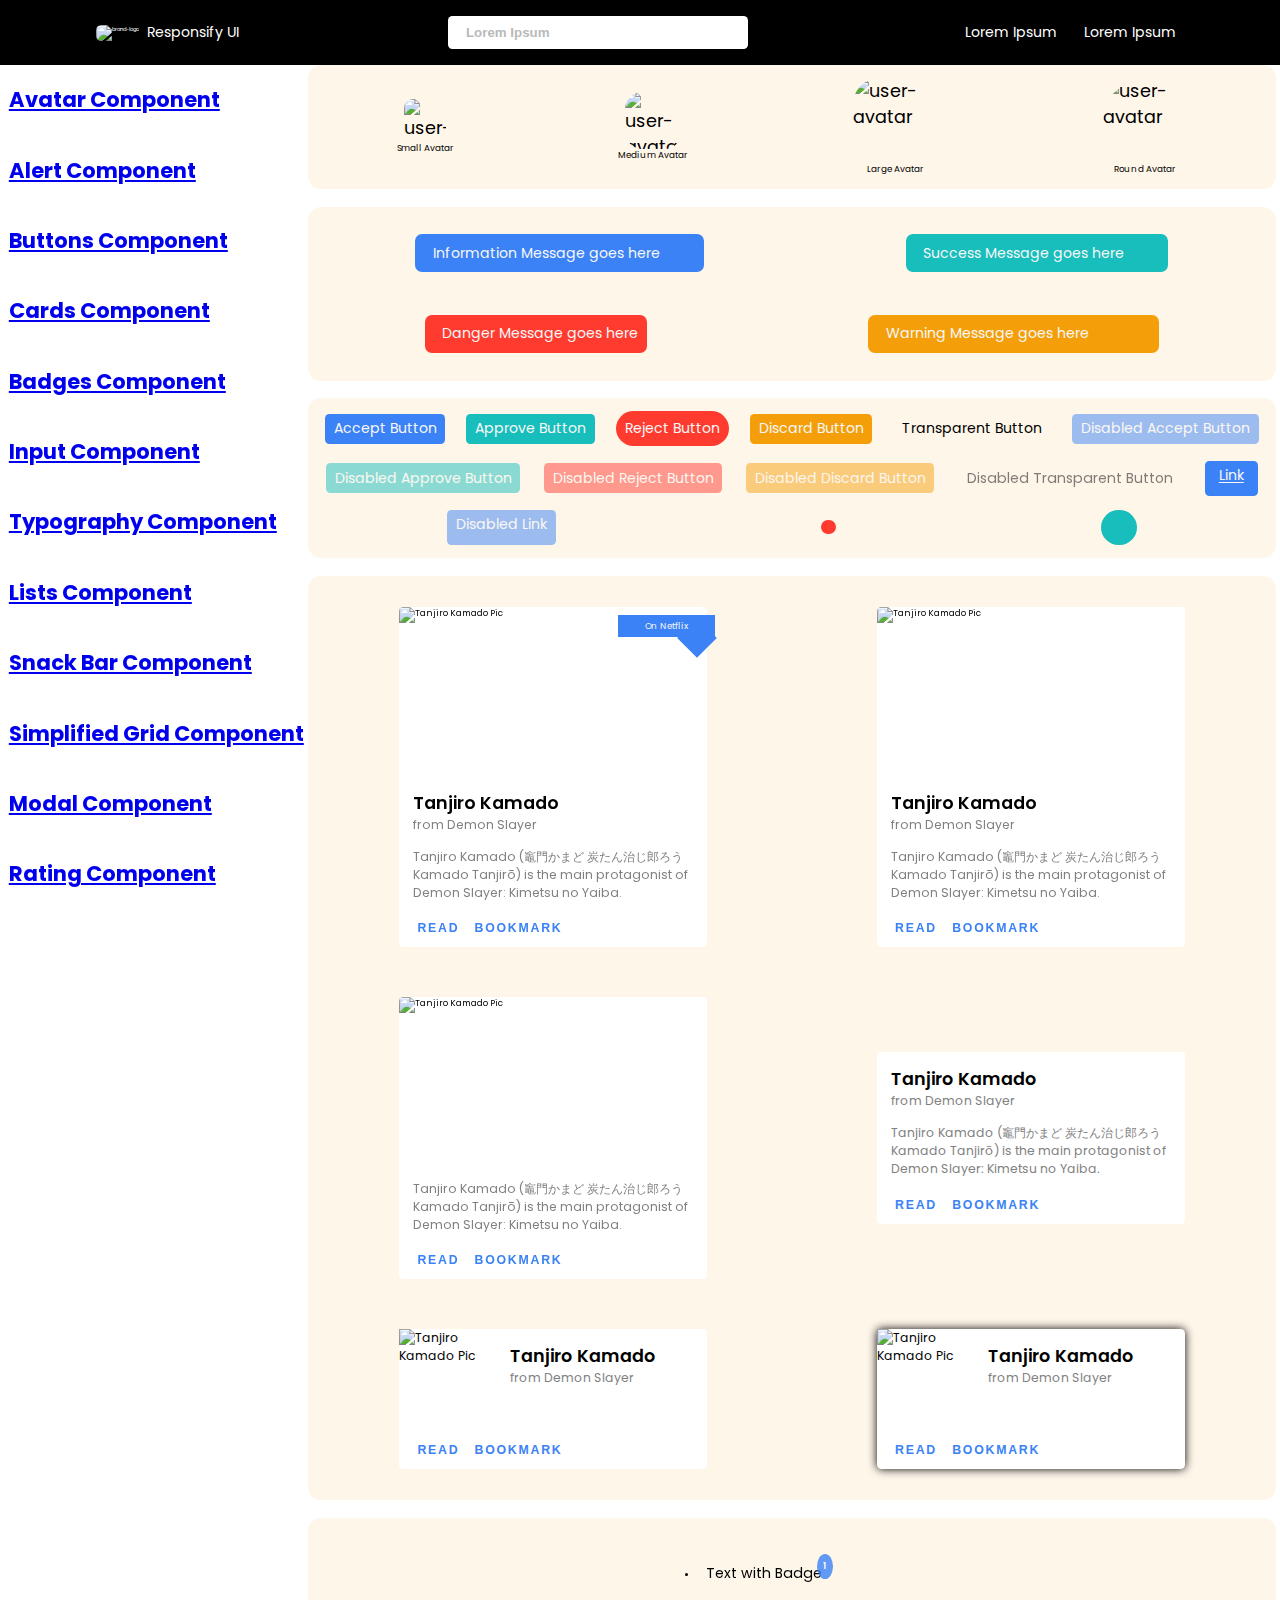
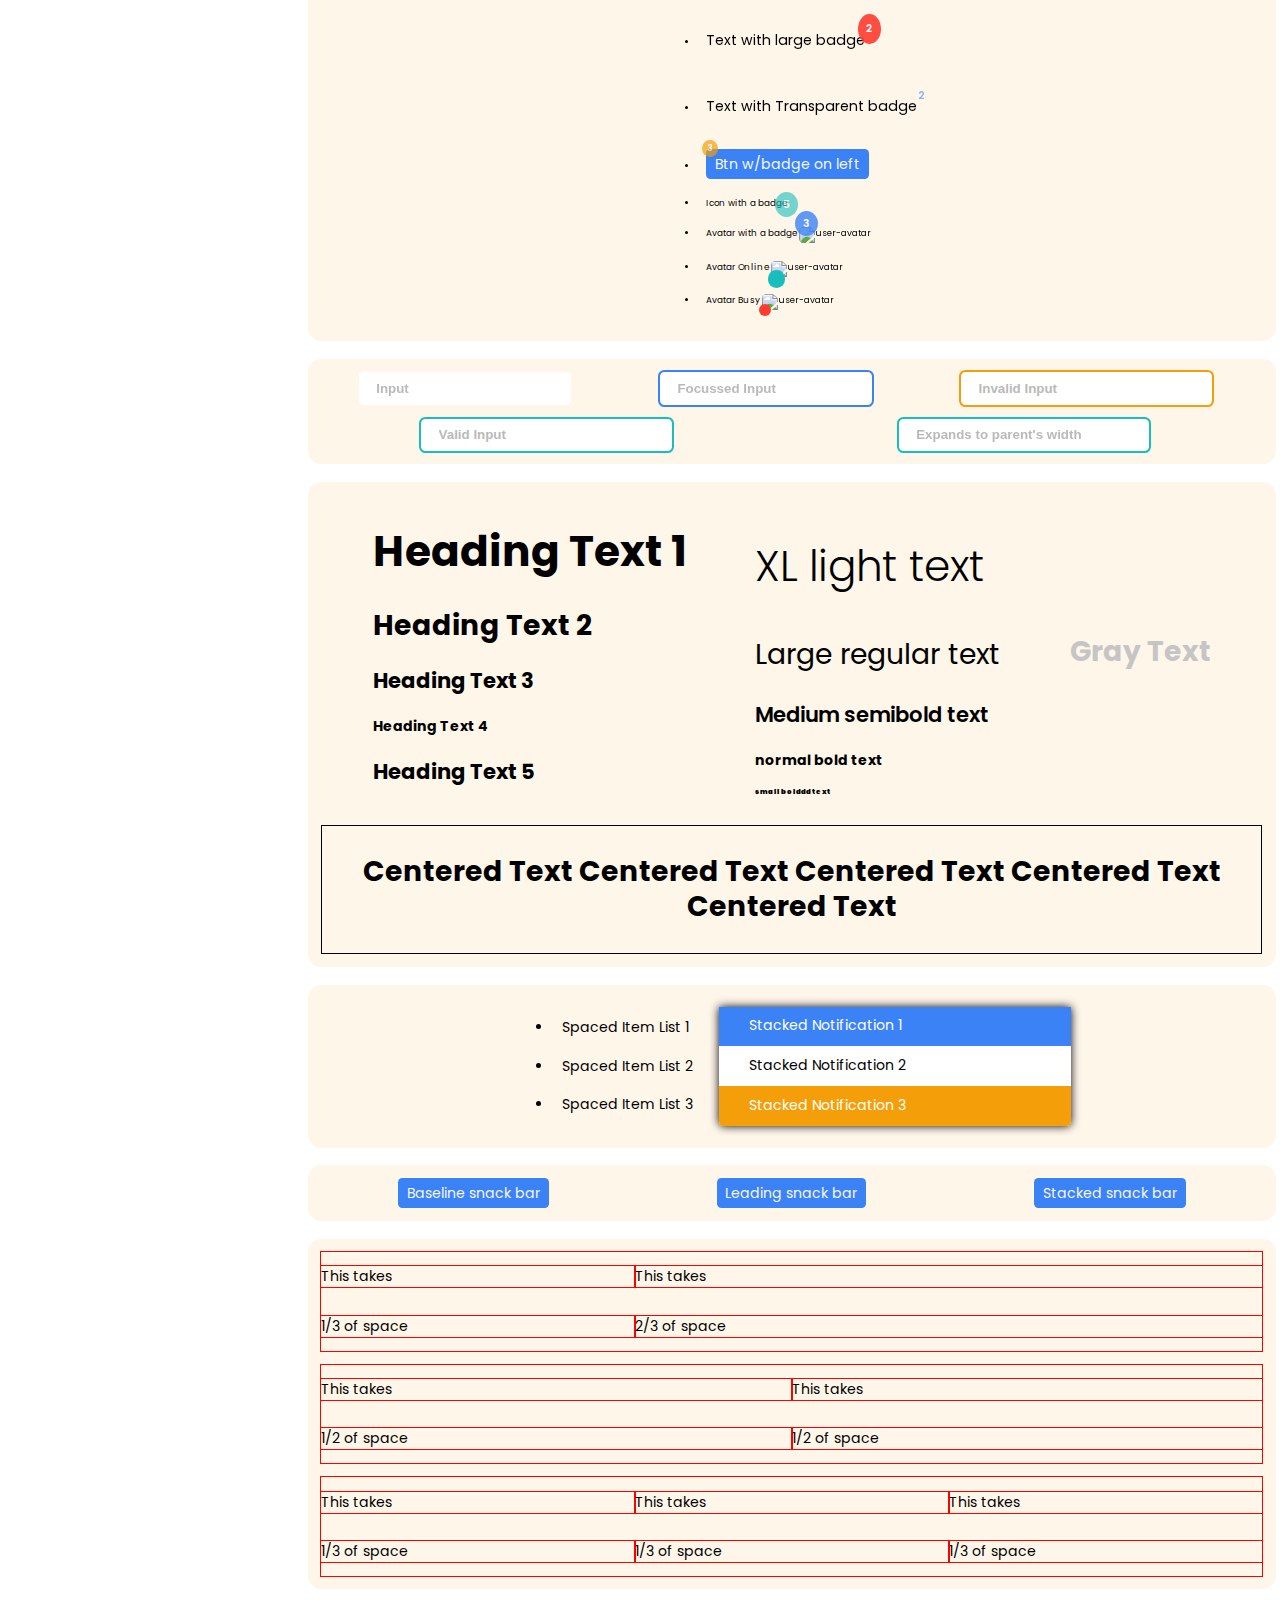
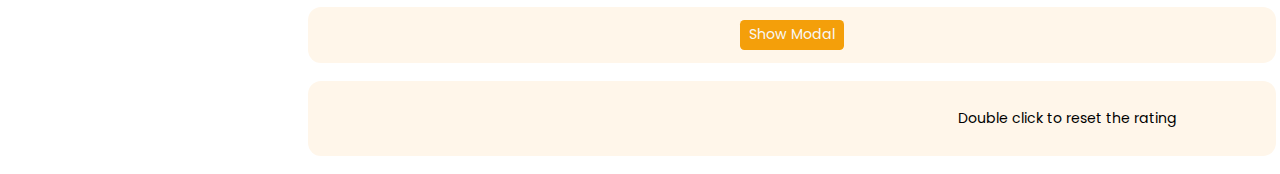
==== index.html @ 6f6d2791 "fixed rating component" ====
<!DOCTYPE html>
<html lang="en">

<head>
    <meta charset="UTF-8">
    <meta http-equiv="X-UA-Compatible" content="IE=edge">
    <meta name="viewport" content="width=device-width, initial-scale=1.0">
    <title>Responsify UI</title>
    <link rel="preconnect" href="https://fonts.googleapis.com" />
    <link rel="preconnect" href="https://fonts.gstatic.com" crossorigin />
    <link href="https://fonts.googleapis.com/css2?family=Poppins:wght@300;400;600;700;900&display=swap"
        rel="stylesheet" />
    <link rel="stylesheet" href="./styles.css">
    <script src="https://kit.fontawesome.com/829cb68a23.js" crossorigin="anonymous"></script>
</head>

<body>

    <nav class="nav-bar-top white-text">
        <div class="nav-hamburger" id="navHamburger">
            <i class="fa fa-bars"></i>
        </div>
        <div class="nav-item-left ">
            <img src="https://picsum.photos/150/56" alt="brand-logo" class="nav-item nav-brand-logo round-corner-md">
            <div class="nav-item location normal-text">
                Responsify UI
            </div>
        </div>

        <div class="nav-item-center">
            <div class="input-with-status-icon nav-search-bar">
                <input type="text" class="input " placeholder="Lorem Ipsum">
                <i class="fa fa-search input-status"></i>
            </div>
        </div>

        <div class="nav-item-right">
            <button class="btn btn-transparent normal-text">
                <i class="fa fa-sign-in"></i>
                Lorem Ipsum
            </button>
            <div class="nav-item nav-cart">
                <button class="btn btn-transparent normal-text">
                    <i class="fa fa-shopping-cart"></i>
                    Lorem Ipsum
                </button>
            </div>
        </div>
    </nav>

    <main>
        <aside class="side-nav anchor" id="sideNav">
            <a href="#avatar-container">
                <h3> Avatar Component</h3>
            </a>
            <a href="#alert-container">
                <h3>Alert Component</h3>
            </a>
            <a href="#button-container">
                <h3>Buttons Component</h3>
            </a>
            <a href="#cards-container">
                <h3>Cards Component</h3>
            </a>
            <a href="#badges-container">
                <h3>Badges Component</h3>
            </a>
            <a href="#input-container">
                <h3>Input Component</h3>
            </a>
            <a href="#typography-container">
                <h3>Typography Component</h3>
            </a>
            <a href="#lists-container">
                <h3>Lists Component</h3>
            </a>
            <a href="#snackbar-container">
                <h3>Snack Bar Component</h3>
            </a>
            <a href="#simplegrid-container">
                <h3>Simplified Grid Component</h3>
            </a>
            <a href="#modal-container">
                <h3>Modal Component</h3>
            </a>
            <a href="#rating-container">
                <h3>Rating Component</h3>
            </a>
        </aside>

        <section class="main-section">
            <div class="component-container" id="avatar-container">
                <div class="avatar-container">
                    <img src="https://i.pravatar.cc/50" alt="user-avatar" class="avatar-sm round-corner-sm">
                    <div class="avatar-caption"> Small Avatar
                    </div>
                </div>
                <div class="avatar-container">
                    <img src="https://i.pravatar.cc/100" alt="user-avatar" class="avatar-md round-corner-md">
                    <div class="avatar-caption"> Medium Avatar
                    </div>
                </div>
                <div class="avatar-container">
                    <img src="https://i.pravatar.cc/150" alt="user-avatar" class="avatar-lg round-corner-lg">
                    <div class="avatar-caption"> Large Avatar
                    </div>
                </div>
                <div class="avatar-container">
                    <img src="https://i.pravatar.cc/200" alt="user-avatar" class="avatar-lg round">
                    <div class="avatar-caption"> Round Avatar
                    </div>
                </div>
            </div>

            <div class="component-container" id="alert-container">
                <figure class="alert alert-info round-corner-sm">
                    <div class="alert-left">
                        <div class="alert-icon"> <i class="fa fa-info-circle"></i>
                        </div>
                        <div class="alert-text">Information Message goes here</div>
                    </div>

                    <div class="alert-right">
                        <button class="btn btn-transparent round-corner-md"><i class="fa fa-close"></i></button>
                    </div>
                </figure>
                <figure class="alert alert-success round-corner-sm">
                    <div class="alert-left">
                        <div class="alert-icon"> <i class="fa fa-info-circle"></i>
                        </div>
                        <div class="alert-text">Success Message goes here</div>
                    </div>
                    <div class="alert-right">
                        <button class="btn btn-transparent round-corner-md"><i class="fa fa-refresh"></i></button>
                    </div>
                </figure>
                <figure class="alert alert-danger round-corner-sm">
                    <div class="alert-left">
                        <div class="alert-icon"> <i class="fa fa-info-circle"></i>
                        </div>
                        <div class="alert-text">Danger Message goes here</div>
                    </div>
                </figure>
                <figure class="alert alert-warning round-corner-sm">
                    <div class="alert-left">
                        <div class="alert-icon"> <i class="fa fa-info-circle"></i>
                        </div>
                        <div class="alert-text">Warning Message goes here</div>
                    </div>
                    <div class="alert-right">
                        <button class="btn btn-transparent round-corner-md"><i class="fa fa-refresh"></i></button>
                        <button class="btn btn-transparent round-corner-md"><i class="fa fa-close"></i></button>
                    </div>
                </figure>
            </div>

            <div class="component-container" id="button-container">
                <button class="btn btn-sm btn-info">Accept Button</button>
                <button class="btn btn-md btn-success">Approve Button</button>
                <button class="btn btn-lg btn-danger round-corner-lg">Reject Button</button>
                <button class="btn btn-warning">Discard Button</button>
                <button class="btn btn-transparent">Transparent Button</button>
                <button class="btn btn-info" disabled>Disabled Accept Button</button>
                <button class="btn btn-success" disabled>Disabled Approve Button</button>
                <button class="btn btn-danger" disabled>Disabled Reject Button</button>
                <button class="btn btn-warning" disabled>Disabled Discard Button</button>
                <button class="btn btn-transparent" disabled>Disabled Transparent Button</button>
                <a href="#" class="btn btn-md btn-link">Link</a>
                <a href="#" class="btn btn-md btn-link btn-link-disabled">Disabled Link</a>
                <button class="btn btn-icon btn-danger round"><i class="fa fa-close"></i></button>
                <button class="btn btn-lg btn-success round"><i class="fa fa-check"></i></button>
            </div>

            <div class="component-container" id="cards-container">
                <!--Basic Card with Ribbon-->
                <div class="card-basic card-ribbon" badge-text="On Netflix">
                    <img src="https://otakukart.com/wp-content/uploads/2021/12/Tanjiro.jpg" class="card-image"
                        alt="Tanjiro Kamado Pic" />
                    <div class="card-header">
                        <div class="card-title">
                            <div class="card-title-header">Tanjiro Kamado</div>
                            <div class="card-title-author">from Demon Slayer</div>
                        </div>
                    </div>
                    <div class="card-desc">
                        Tanjiro Kamado (竈門かまど 炭たん治じ郎ろう Kamado Tanjirō) is the
                        main protagonist of Demon Slayer: Kimetsu no Yaiba.
                    </div>
                    <div class="card-footer">
                        <div class="card-footer-buttons">
                            <button class="card-button">Read</button>
                            <button class="card-button">Bookmark</button>
                        </div>
                        <div class="card-footer-icons">
                            <button class="btn btn-icon btn-transparent fa fa-heart-o ">
                            </button>
                            <button class="btn btn-icon btn-transparent fa fa-share-alt ">
                            </button>
                            <button class=" btn btn-icon btn-transparent fa fa-ellipsis-v">
                            </button>
                        </div>
                    </div>
                </div>
                <!--Basic Card with dimiss-->
                <div class="card-basic" badge-text="On Netflix">
                    <img src="https://otakukart.com/wp-content/uploads/2021/12/Tanjiro.jpg" class="card-image"
                        alt="Tanjiro Kamado Pic" />
                    <button class="btn btn-icon btn-transparent card-dismiss fa fa-close"></button>
                    <div class="card-header">
                        <div class="card-title">
                            <div class="card-title-header">Tanjiro Kamado</div>
                            <div class="card-title-author">from Demon Slayer</div>
                        </div>
                    </div>
                    <div class="card-desc">
                        Tanjiro Kamado (竈門かまど 炭たん治じ郎ろう Kamado Tanjirō) is the
                        main protagonist of Demon Slayer: Kimetsu no Yaiba.
                    </div>
                    <div class="card-footer">
                        <div class="card-footer-buttons">
                            <button class="card-button">Read</button>
                            <button class="card-button">Bookmark</button>
                        </div>
                        <div class="card-footer-icons">
                            <button class="btn btn-icon btn-transparent fa fa-heart-o">
                            </button>
                            <button class="btn btn-icon btn-transparent fa fa-share-alt">
                            </button>
                            <button class="btn btn-icon btn-transparent fa fa-ellipsis-v">
                            </button>
                        </div>
                    </div>
                </div>

                <!--Basic Card with Text pulled over media-->
                <div class="card-basic" badge-text="On Netflix">
                    <img src="https://otakukart.com/wp-content/uploads/2021/12/Tanjiro.jpg" class="card-image"
                        alt="Tanjiro Kamado Pic" />
                    <button class="btn btn-icon btn-transparent card-dismiss fa fa-close"></button>
                    <div class="card-header card-pull-text-over-media" text-color="white">
                        <div class="card-title">
                            <div class="card-title-header  white-text">Tanjiro Kamado</div>
                            <div class="card-title-author  white-text">from Demon Slayer</div>
                        </div>
                    </div>
                    <div class="card-desc">
                        Tanjiro Kamado (竈門かまど 炭たん治じ郎ろう Kamado Tanjirō) is the
                        main protagonist of Demon Slayer: Kimetsu no Yaiba.
                    </div>
                    <div class="card-footer">
                        <div class="card-footer-buttons">
                            <button class="card-button">Read</button>
                            <button class="card-button">Bookmark</button>
                        </div>
                        <div class="card-footer-icons">
                            <button class="btn btn-icon btn-transparent fa fa-heart-o">
                            </button>
                            <button class="btn btn-icon btn-transparent fa fa-share-alt">
                            </button>
                            <button class="btn btn-icon btn-transparent fa fa-ellipsis-v">
                            </button>
                        </div>
                    </div>
                </div>

                <!--Basic Card with Text only-->
                <div class="card-basic" badge-text="On Netflix">
                    <button class="btn btn-icon btn-transparent card-dismiss fa fa-close"></button>
                    <div class="card-header" text-color="white">
                        <div class="card-title">
                            <div class="card-title-header">Tanjiro Kamado</div>
                            <div class="card-title-author">from Demon Slayer</div>
                        </div>
                    </div>
                    <div class="card-desc">
                        Tanjiro Kamado (竈門かまど 炭たん治じ郎ろう Kamado Tanjirō) is the
                        main protagonist of Demon Slayer: Kimetsu no Yaiba.
                    </div>
                    <div class="card-footer">
                        <div class="card-footer-buttons">
                            <button class="card-button">Read</button>
                            <button class="card-button">Bookmark</button>
                        </div>
                        <div class="card-footer-icons">
                            <button class="btn btn-icon btn-transparent fa fa-heart-o">
                            </button>
                            <button class="btn btn-icon btn-transparent fa fa-share-alt">
                            </button>
                            <button class="btn btn-icon btn-transparent fa fa-ellipsis-v">
                            </button>
                        </div>
                    </div>
                </div>


                <!--Card without Description-->

                <div class="card-small">
                    <div class="card-header">
                        <img src="https://otakukart.com/wp-content/uploads/2021/12/Tanjiro.jpg" class="card-small-image"
                            alt="Tanjiro Kamado Pic" />
                        <div class="card-title">
                            <div class="card-title-header">Tanjiro Kamado</div>
                            <div class="card-title-author">from Demon Slayer</div>
                        </div>
                    </div>
                    <div class="card-footer">
                        <div class="card-footer-buttons">
                            <button class="card-button">Read</button>
                            <button class="card-button">Bookmark</button>
                        </div>
                        <div class="card-footer-icons">
                            <button class="btn btn-icon btn-transparent fa fa-heart-o">
                            </button>
                            <button class="btn btn-icon btn-transparent fa fa-share-alt">
                            </button>
                            <button class="btn btn-icon btn-transparent fa fa-ellipsis-v">
                            </button>
                        </div>
                    </div>
                </div>
                <!-- Card with Shadow -->
                <div class="card-small dark-shadow">
                    <div class="card-header">
                        <img src="https://otakukart.com/wp-content/uploads/2021/12/Tanjiro.jpg" class="card-small-image"
                            alt="Tanjiro Kamado Pic" />
                        <div class="card-title">
                            <div class="card-title-header">Tanjiro Kamado</div>
                            <div class="card-title-author">from Demon Slayer</div>
                        </div>
                    </div>
                    <div class="card-footer">
                        <div class="card-footer-buttons">
                            <button class="card-button">Read</button>
                            <button class="card-button">Bookmark</button>
                        </div>
                        <div class="card-footer-icons">
                            <button class="btn btn-icon btn-transparent fa fa-heart-o">
                            </button>
                            <button class="btn btn-icon btn-transparent fa fa-share-alt">
                            </button>
                            <button class="btn btn-icon btn-transparent fa fa-ellipsis-v">
                            </button>
                        </div>
                    </div>
                </div>
            </div>
            </div>

            <div class="component-container" id="badges-container">
                <ul>
                    <li>
                        <p class="badge-container normal-text"> Text with Badge <span
                                class="badge badge-sm badge-info">1</span> </p>
                    </li>
                    <li>
                        <p class="badge-container normal-text">Text with large badge <span
                                class="badge badge-lg badge-danger">2</span>
                        </p>
                    </li>
                    <li>
                        <p class="badge-container normal-text">Text with Transparent badge <span
                                class="badge badge-lg badge-transparent">2</span> </p>
                    </li>
                    <li>
                        <button class="badge-container btn btn-info">Btn w/badge on left <span
                                class="badge badge-sm badge-warning badge-left">3</span>
                        </button>
                    </li>
                    <li>
                        Icon with a badge
                        <div class="badge-container">
                            <i class="fa fa-home badge-icon"> </i>
                            <span class="badge badge-lg badge-success">5</span>
                        </div>
                    </li>
                    <li>
                        Avatar with a badge
                        <div class="badge-container">
                            <img src="https://i.pravatar.cc/100" alt="user-avatar" class="avatar-lg round-corner-sm">
                            <span class="badge badge-lg badge-info badge-left">3</span>
                        </div>
                    </li>
                    <li>
                        Avatar Online
                        <div class="badge-container">
                            <img src="https://i.pravatar.cc/100" alt="user-avatar" class="avatar-lg round-corner-sm">
                            <span class="badge badge-lg badge-status badge-success"></span>
                        </div>
                    </li>
                    <li>
                        Avatar Busy
                        <div class="badge-container">
                            <img src="https://i.pravatar.cc/100" alt="user-avatar" class="avatar-md round-corner-sm">
                            <span class="badge badge-sm badge-status badge-danger"></span>
                        </div>
                    </li>
                </ul>
            </div>

            <div class="component-container" id="input-container">
                <input type="text" class="input" placeholder="Input">
                <input type="text" class="input input-focus" placeholder="Focussed Input">
                <div class="input-with-status-icon input-resizable ">
                    <input type="text" class="input input-invalid" placeholder="Invalid Input">
                    <i class="fa fa-exclamation-triangle input-status input-status-invalid"></i>
                </div>
                <div class="input-with-status-icon input-resizable ">
                    <input type="text" class="input input-valid" placeholder="Valid Input">
                    <i class="fa fa-check input-status input-status-valid"></i>
                </div>
                <div class="input-resizable">
                    <!-- Expands to width specified -->
                    <input type="text" class="input input-valid" placeholder="Expands to parent's width">
                </div>
            </div>

            <div class="component-container" id="typography-container">
                <div class="split-wrap">
                    <div>
                        <h1>Heading Text 1</h1>
                        <h2>Heading Text 2</h2>
                        <h3>Heading Text 3</h3>
                        <h4>Heading Text 4</h4>
                        <h3>Heading Text 5</h3>
                    </div>

                    <div>
                        <p class="xl-text light-text">XL light text</p>
                        <p class="large-text regular-text">Large regular text</p>
                        <p class="medium-text semibold-text">Medium semibold text</p>
                        <p class="normal-text bold-text">normal bold text</p>
                        <p class="small-text bolddd-text">small bolddd text</p>
                    </div>

                    <div>
                        <p class="large-text bold-text gray-text">Gray Text</p>
                    </div>

                    <div style="border:1px solid black; flex: 1 1 30rem;">
                        <p class="large-text bold-text center-text">Centered Text Centered Text Centered Text Centered
                            Text
                            Centered Text</p>
                    </div>
                </div>
            </div>

            <div class="component-container" id="lists-container">
                <div class="split-wrap">
                    <ul>
                        <li class="normal-text">Spaced Item List 1</li>
                        <li class="normal-text">Spaced Item List 2</li>
                        <li class="normal-text">Spaced Item List 3</li>
                    </ul>
                    <ul class="stacked-notification dark-shadow">
                        <li class="normal-text info-text">
                            <button class="btn btn-transparent fa fa-twitter"></button>
                            Stacked Notification 1
                        </li>
                        <li class="normal-text">
                            <button class="btn btn-transparent fa fa-fax"></button>
                            Stacked Notification 2
                        </li>
                        <li class="normal-text warning-text">
                            <button class="btn btn-transparent fa fa-print"></button>
                            Stacked Notification 3
                        </li>
                    </ul>
                    </ul>
                </div>
            </div>

            <div class="component-container" id="snackbar-container">
                <button id="btn-baseline" class="btn btn-info">Baseline snack bar</button>
                <button id="btn-leading" class="btn btn-info">Leading snack bar</button>
                <button id="btn-stacked" class="btn btn-info">Stacked snack bar</button>
            </div>
            <div class="snack-container alert alert-info round-corner-sm  snack-baseline dark-shadow ">
                <div class="alert-left">
                    <div class="alert-icon"> <i class="fa fa-info-circle"></i>
                    </div>
                    <div class="alert-text">Base Line Snack Message goes here</div>
                </div>
                <div class="alert-right">
                    <button class="btn btn-transparent round-corner-md"><i class="fa fa-close"></i></button>
                </div>
            </div>
            <div class="snack-container snack-leading alert alert-warning round-corner-sm  snack-baseline dark-shadow ">
                <div class="alert-left">
                    <div class="alert-icon"> <i class="fa fa-warning"></i>
                    </div>
                    <div class="alert-text">Leading Snack Message goes here</div>
                </div>
                <div class="alert-right">
                    <button class="btn btn-transparent round-corner-md"><i class="fa fa-close"></i></button>
                </div>
            </div>
            <div
                class="snack-container snack-stacked dark-shadow alert alert-danger round-corner-sm  snack-baseline dark-shadow ">
                <div class="alert-left">
                    <div class="alert-icon"> <i class="fa fa-exclamation-triangle"></i>
                    </div>
                    <div class="alert-text">Stacked Snack Message goes here</div>
                </div>
                <div class="alert-right">
                    <button class="btn btn-transparent round-corner-md"><i class="fa fa-close"></i></button>
                </div>
            </div>

            <div class="component-container" id="simplegrid-container">
                <div class="grid-1-2 grid-border grid-place-item-center">
                    <p class="normal-text">This takes</p>
                    <p class="normal-text">This takes</p>
                    <p class="normal-text">1/3 of space</p>
                    <p class="normal-text">2/3 of space</p>
                </div>
                <div class="grid-1-1 grid-border grid-place-item-center">
                    <p class="normal-text">This takes</p>
                    <p class="normal-text">This takes</p>
                    <p class="normal-text">1/2 of space</p>
                    <p class="normal-text">1/2 of space</p>
                </div>
                <div class="grid-1-1-1 grid-border grid-place-item-center">
                    <p class="normal-text">This takes</p>
                    <p class="normal-text">This takes</p>
                    <p class="normal-text">This takes</p>
                    <p class="normal-text">1/3 of space</p>
                    <p class="normal-text">1/3 of space</p>
                    <p class="normal-text">1/3 of space</p>
                </div>
            </div>

            <div class="component-container" id="modal-container">
                <button class="btn btn-warning" id="show-modal">Show Modal</button>
            </div>

            <div class="component-container" id="rating-container">
                <div class="rating-container large-text">
                    <div class="fa fa-star-o star"></div>
                    <div class="fa fa-star-o star"></div>
                    <div class="fa fa-star-o star"></div>
                    <div class="fa fa-star-o star"></div>
                    <div class="fa fa-star-o star"></div>
                </div>
                <div></div>
                <div class="rating-container large-text dummy">
                    <i class="fa fa-star-o star"></i>
                    <i class="fa fa-star-o star"></i>
                    <i class="fa fa-star-o star"></i>
                    <i class="fa fa-star-o star"></i>
                    <i class="fa fa-star-o star"></i>
                </div>
                <p class="normal-text">Double click to reset the rating</p>
            </div>

        </section>
    </main>
    <div class="modal-container dark-modal" id="example-modal">
        <div class="card-basic" badge-text="On Netflix">
            <img src="https://otakukart.com/wp-content/uploads/2021/12/Tanjiro.jpg" class="card-image"
                alt="Tanjiro Kamado Pic" />
            <button class="btn btn-icon btn-transparent card-dismiss fa fa-close"></button>
            <div class="card-header">
                <div class="card-title">
                    <div class="card-title-header">Tanjiro Kamado</div>
                    <div class="card-title-author">from Demon Slayer</div>
                </div>
            </div>
            <div class="card-desc">
                Tanjiro Kamado (竈門かまど 炭たん治じ郎ろう Kamado Tanjirō) is the
                main protagonist of Demon Slayer: Kimetsu no Yaiba.
            </div>
            <div class="card-footer">
                <div class="card-footer-buttons">
                    <button class="card-button">Read</button>
                    <button class="card-button">Bookmark</button>
                </div>
                <div class="card-footer-icons">
                    <button class="btn btn-icon btn-transparent fa fa-heart-o">
                    </button>
                    <button class="btn btn-icon btn-transparent fa fa-share-alt">
                    </button>
                    <button class="btn btn-icon btn-transparent fa fa-ellipsis-v">
                    </button>
                </div>
            </div>
        </div>

    </div>

    <script src="index.js"></script>
</body>

</html>
---- styles.css ----
@import url(./components/text-utils/text-utils.css);
@import url(./components/Buttons/buttons.css);
@import url(./components/Avatar/avatar.css);
@import url(./components/Alerts/alerts.css);
@import url(./components/Badges/badges.css);
@import url(./components/Cards/cards.css);
@import url(./components/input/input.css);
@import url(./components/lists/lists.css);
@import url(./components/snackbar/snackbar.css);
@import url(./components/simplified-grid/simplified-grid.css);
@import url(./components/modal/modal.css);
@import url(./components/navbar/navbar.css);
@import url(./components/rating/rating.css);

html {
  font-size: 62.5%; /* 16px is assumed */
  font-family: "Poppins", sans-serif;
}

body {
  box-sizing: border-box;
  margin: 0;
  border: 0;
}

.component-container {
  display: flex;
  justify-content: space-around;
  align-items: center;
  flex-wrap: wrap;
  margin:0rem 0.5rem 2rem 0rem;
  background-color: var(--background-color);
  border-radius: 1.5rem;
  padding: 1.5rem;
  gap: 1.6rem;
  max-width: 90vw;
  overflow: auto;
}

.round-corner-sm {
  border-radius: 0.5em;
}

.round-corner-md {
  border-radius: 1em;
}

.round-corner-lg {
  border-radius: 1.5em;
}

.round {
  border-radius: 50%;
}

.split-wrap {
  display: flex;
  align-items: center;
  justify-content: space-evenly;
  flex-wrap: wrap;
  gap: 2rem;
}

main {
  display: grid;
  grid-template-columns: 35rem auto;
  position: relative;
  height: fit-content;
}

@media only screen and (min-width: 50px) {
  html {
    font-size: 15%;
  }
  .nav-bar-top {
    font-size: 0.6rem;
  }
}

@media only screen and (min-width: 173px) {
  html {
    font-size: 25%;
  }
  .nav-bar-top {
    font-size: 0.6rem;
  }
}

@media only screen and (min-width: 250px) {
  html {
    font-size: 35%;
  }
   
}

@media only screen and (min-width: 350px) {
  html {
    font-size: 50%;
  }
}

@media only screen and (min-width: 480px) {
  /* Mobile */
  html {
    font-size: 62.5%;
  }
  .card-basic {
    font-size: 1rem;
  }
}

@media only screen and (max-width: 640px) {
  /* Mobile */
  main {
    grid-template-columns: 1fr;
    place-items: center;
  }

  .component-container {
    flex-direction: column;
  }

  .nav-bar-top {
    flex-wrap: wrap;
  }

  .nav-bar-top >  .nav-item-left {
    flex-grow: 1;
    justify-content: center;
  }

  .nav-hamburger{
    display: block;
  }

  .nav-bar-top > .nav-item-center,
  .nav-item-right {
    display: none;
  }

  .side-nav {
    display: none;
  }
}

@media only screen and (min-width: 640px) {
  /* Phablet */
  html {
    font-size: 45%;
  }
  
}

@media only screen and (min-width: 768px) {
  /* Phablet */
  html {
    font-size: 45%;
  }
  .side-nav {
    display: flex;
  }
}

@media only screen and (min-width: 1024px) {
  /* Laptop */
  html {
    font-size: 50%; /*will be updated based on responsiveness requirements*/
  }
}

@media only screen and (min-width: 1280px) {
  /* Desktop */
  html {
    font-size: 55%; /*will be updated based on responsiveness requirements*/
  }
}

@media only screen and (min-width: 1536px) {
  /* Humungosaur */
  html {
    font-size: 62.5%; /*will be updated based on responsiveness requirements*/
  }
}
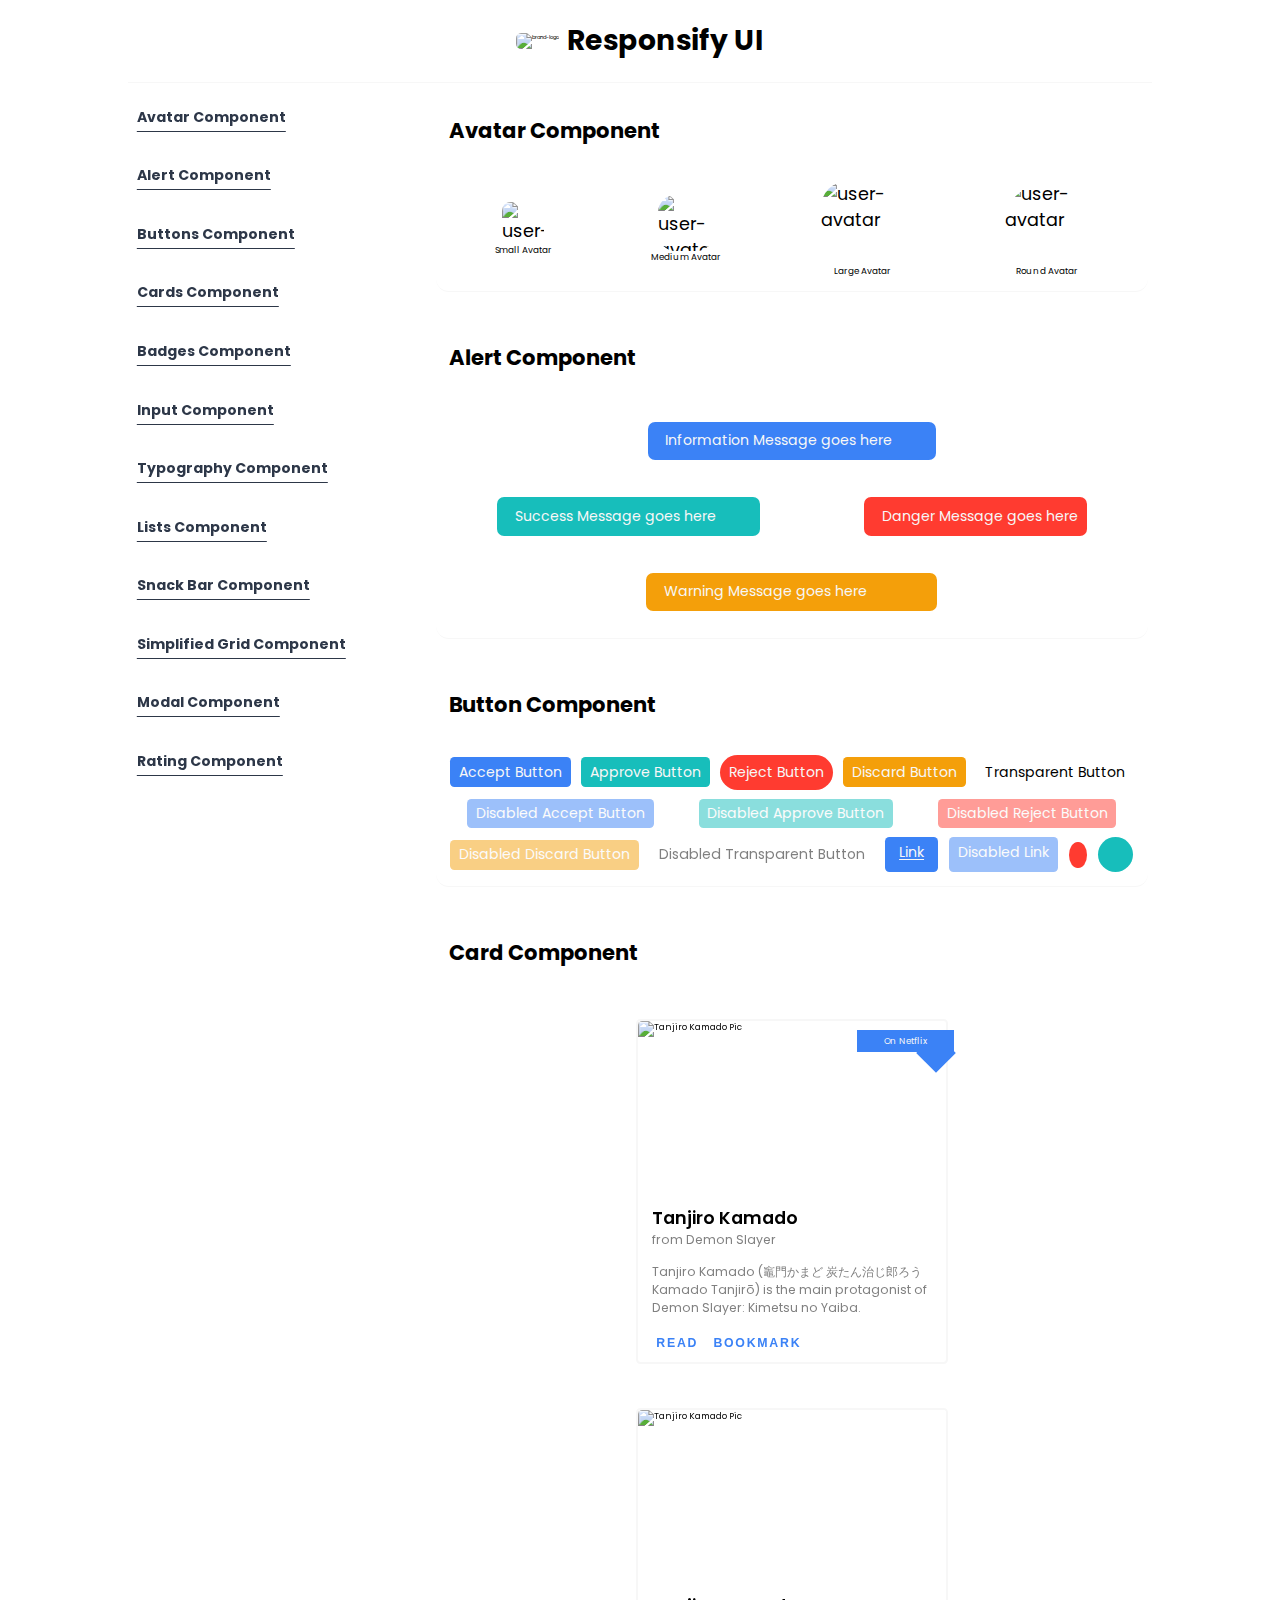
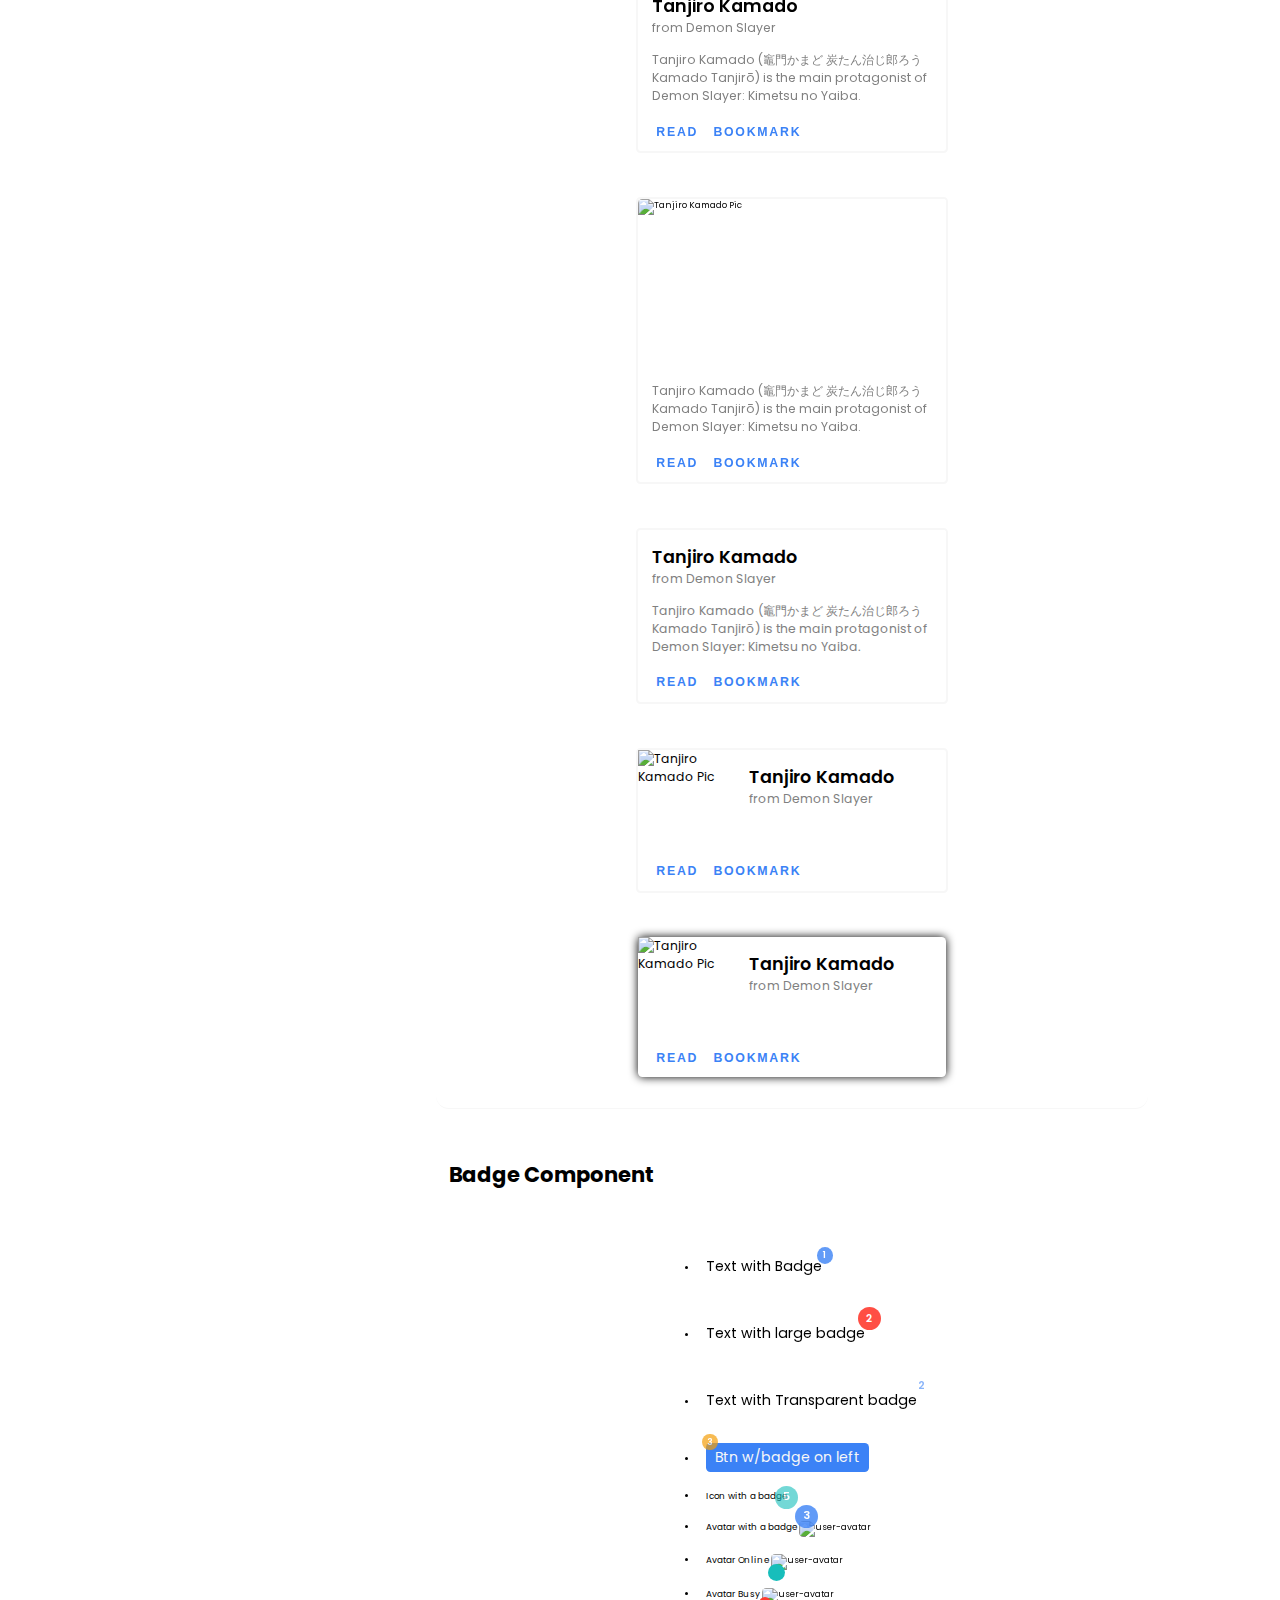
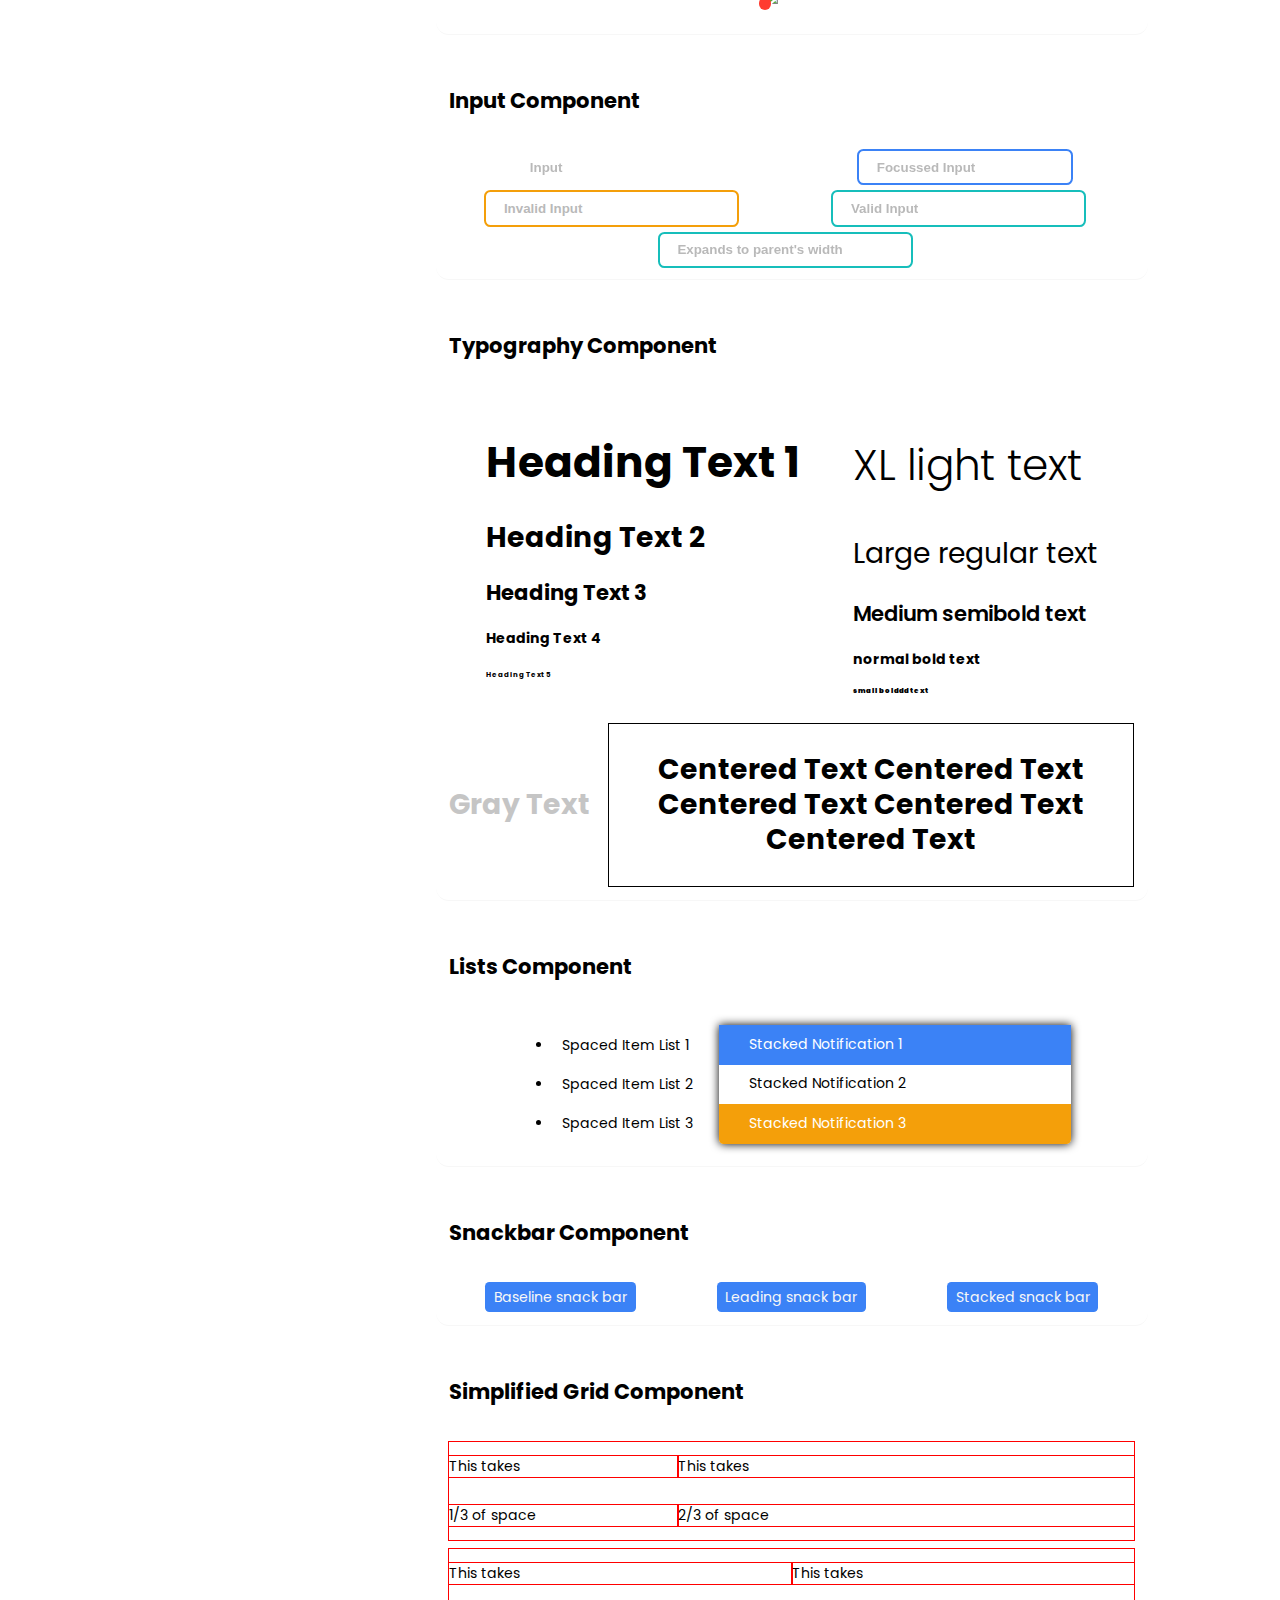
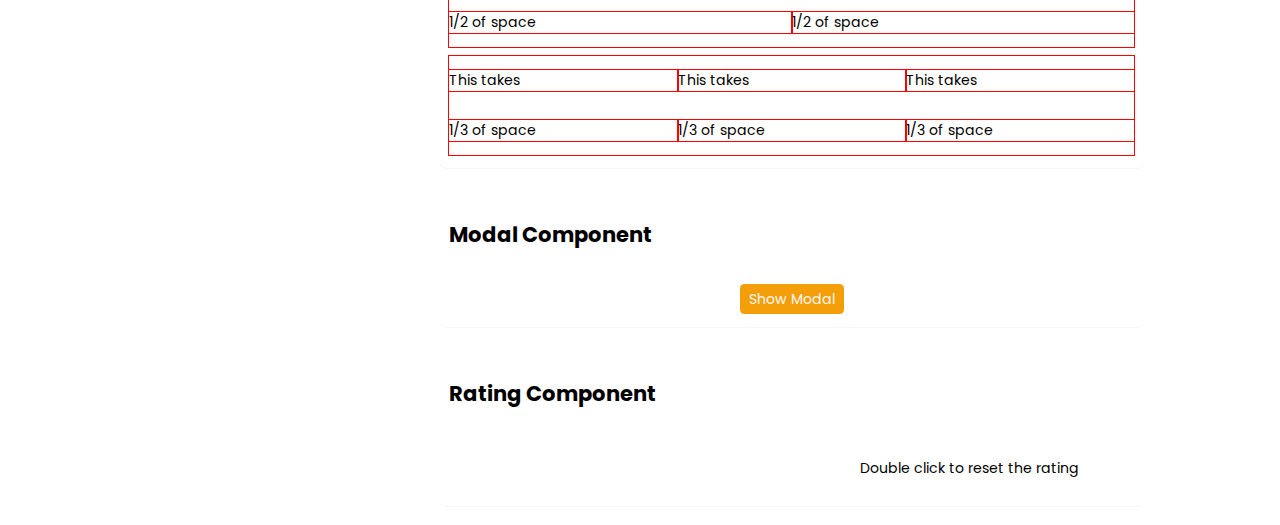
==== commit ee82d8d7: "Readying up for landing page" ====
--- a/index.html
+++ b/index.html
@@ -16,25 +16,25 @@
 
 <body>
 
-    <nav class="nav-bar-top white-text">
+    <nav class="nav-bar-top black-text">
         <div class="nav-hamburger" id="navHamburger">
             <i class="fa fa-bars"></i>
         </div>
         <div class="nav-item-left ">
             <img src="https://picsum.photos/150/56" alt="brand-logo" class="nav-item nav-brand-logo round-corner-md">
             <div class="nav-item location normal-text">
-                Responsify UI
+                <h2> Responsify UI</h2>
             </div>
         </div>
 
-        <div class="nav-item-center">
+        <!-- <div class="nav-item-center">
             <div class="input-with-status-icon nav-search-bar">
-                <input type="text" class="input " placeholder="Lorem Ipsum">
+                <input type="text" class="input border-2" placeholder="Lorem Ipsum">
                 <i class="fa fa-search input-status"></i>
             </div>
-        </div>
-
-        <div class="nav-item-right">
+        </div> -->
+
+        <!-- <div class="nav-item-right">
             <button class="btn btn-transparent normal-text">
                 <i class="fa fa-sign-in"></i>
                 Lorem Ipsum
@@ -44,385 +44,418 @@
                     <i class="fa fa-shopping-cart"></i>
                     Lorem Ipsum
                 </button>
-            </div>
+            </div> -->
         </div>
     </nav>
 
     <main>
         <aside class="side-nav anchor" id="sideNav">
             <a href="#avatar-container">
-                <h3> Avatar Component</h3>
+                <h4> Avatar Component</h4>
             </a>
             <a href="#alert-container">
-                <h3>Alert Component</h3>
+                <h4>Alert Component</h4>
             </a>
             <a href="#button-container">
-                <h3>Buttons Component</h3>
+                <h4>Buttons Component</h4>
             </a>
             <a href="#cards-container">
-                <h3>Cards Component</h3>
+                <h4>Cards Component</h4>
             </a>
             <a href="#badges-container">
-                <h3>Badges Component</h3>
+                <h4>Badges Component</h4>
             </a>
             <a href="#input-container">
-                <h3>Input Component</h3>
+                <h4>Input Component</h4>
             </a>
             <a href="#typography-container">
-                <h3>Typography Component</h3>
+                <h4>Typography Component</h4>
             </a>
             <a href="#lists-container">
-                <h3>Lists Component</h3>
+                <h4>Lists Component</h4>
             </a>
             <a href="#snackbar-container">
-                <h3>Snack Bar Component</h3>
+                <h4>Snack Bar Component</h4>
             </a>
             <a href="#simplegrid-container">
-                <h3>Simplified Grid Component</h3>
+                <h4>Simplified Grid Component</h4>
             </a>
             <a href="#modal-container">
-                <h3>Modal Component</h3>
+                <h4>Modal Component</h4>
             </a>
             <a href="#rating-container">
-                <h3>Rating Component</h3>
+                <h4>Rating Component</h4>
             </a>
         </aside>
 
         <section class="main-section">
             <div class="component-container" id="avatar-container">
-                <div class="avatar-container">
-                    <img src="https://i.pravatar.cc/50" alt="user-avatar" class="avatar-sm round-corner-sm">
-                    <div class="avatar-caption"> Small Avatar
-                    </div>
-                </div>
-                <div class="avatar-container">
-                    <img src="https://i.pravatar.cc/100" alt="user-avatar" class="avatar-md round-corner-md">
-                    <div class="avatar-caption"> Medium Avatar
-                    </div>
-                </div>
-                <div class="avatar-container">
-                    <img src="https://i.pravatar.cc/150" alt="user-avatar" class="avatar-lg round-corner-lg">
-                    <div class="avatar-caption"> Large Avatar
-                    </div>
-                </div>
-                <div class="avatar-container">
-                    <img src="https://i.pravatar.cc/200" alt="user-avatar" class="avatar-lg round">
-                    <div class="avatar-caption"> Round Avatar
+                <div class="component-container-title">
+                    <h3>Avatar Component</h3>
+                </div>
+                <div class="component-container-contents">
+                    <div class="avatar-container">
+                        <img src="https://i.pravatar.cc/50" alt="user-avatar" class="avatar-sm round-corner-sm">
+                        <div class="avatar-caption"> Small Avatar
+                        </div>
+                    </div>
+                    <div class="avatar-container">
+                        <img src="https://i.pravatar.cc/100" alt="user-avatar" class="avatar-md round-corner-md">
+                        <div class="avatar-caption"> Medium Avatar
+                        </div>
+                    </div>
+                    <div class="avatar-container">
+                        <img src="https://i.pravatar.cc/150" alt="user-avatar" class="avatar-lg round-corner-lg">
+                        <div class="avatar-caption"> Large Avatar
+                        </div>
+                    </div>
+                    <div class="avatar-container">
+                        <img src="https://i.pravatar.cc/200" alt="user-avatar" class="avatar-lg round">
+                        <div class="avatar-caption"> Round Avatar
+                        </div>
                     </div>
                 </div>
             </div>
 
             <div class="component-container" id="alert-container">
-                <figure class="alert alert-info round-corner-sm">
-                    <div class="alert-left">
-                        <div class="alert-icon"> <i class="fa fa-info-circle"></i>
-                        </div>
-                        <div class="alert-text">Information Message goes here</div>
-                    </div>
-
-                    <div class="alert-right">
-                        <button class="btn btn-transparent round-corner-md"><i class="fa fa-close"></i></button>
-                    </div>
-                </figure>
-                <figure class="alert alert-success round-corner-sm">
-                    <div class="alert-left">
-                        <div class="alert-icon"> <i class="fa fa-info-circle"></i>
-                        </div>
-                        <div class="alert-text">Success Message goes here</div>
-                    </div>
-                    <div class="alert-right">
-                        <button class="btn btn-transparent round-corner-md"><i class="fa fa-refresh"></i></button>
-                    </div>
-                </figure>
-                <figure class="alert alert-danger round-corner-sm">
-                    <div class="alert-left">
-                        <div class="alert-icon"> <i class="fa fa-info-circle"></i>
-                        </div>
-                        <div class="alert-text">Danger Message goes here</div>
-                    </div>
-                </figure>
-                <figure class="alert alert-warning round-corner-sm">
-                    <div class="alert-left">
-                        <div class="alert-icon"> <i class="fa fa-info-circle"></i>
-                        </div>
-                        <div class="alert-text">Warning Message goes here</div>
-                    </div>
-                    <div class="alert-right">
-                        <button class="btn btn-transparent round-corner-md"><i class="fa fa-refresh"></i></button>
-                        <button class="btn btn-transparent round-corner-md"><i class="fa fa-close"></i></button>
-                    </div>
-                </figure>
+                <div class="component-container-title">
+                    <h3>Alert Component</h3>
+                </div>
+                <div class="component-container-contents">
+                    <figure class="alert alert-info round-corner-sm">
+                        <div class="alert-left">
+                            <div class="alert-icon"> <i class="fa fa-info-circle"></i>
+                            </div>
+                            <div class="alert-text">Information Message goes here</div>
+                        </div>
+
+                        <div class="alert-right">
+                            <button class="btn btn-transparent round-corner-md"><i class="fa fa-close"></i></button>
+                        </div>
+                    </figure>
+                    <figure class="alert alert-success round-corner-sm">
+                        <div class="alert-left">
+                            <div class="alert-icon"> <i class="fa fa-info-circle"></i>
+                            </div>
+                            <div class="alert-text">Success Message goes here</div>
+                        </div>
+                        <div class="alert-right">
+                            <button class="btn btn-transparent round-corner-md"><i class="fa fa-refresh"></i></button>
+                        </div>
+                    </figure>
+                    <figure class="alert alert-danger round-corner-sm">
+                        <div class="alert-left">
+                            <div class="alert-icon"> <i class="fa fa-info-circle"></i>
+                            </div>
+                            <div class="alert-text">Danger Message goes here</div>
+                        </div>
+                    </figure>
+                    <figure class="alert alert-warning round-corner-sm">
+                        <div class="alert-left">
+                            <div class="alert-icon"> <i class="fa fa-info-circle"></i>
+                            </div>
+                            <div class="alert-text">Warning Message goes here</div>
+                        </div>
+                        <div class="alert-right">
+                            <button class="btn btn-transparent round-corner-md"><i class="fa fa-refresh"></i></button>
+                            <button class="btn btn-transparent round-corner-md"><i class="fa fa-close"></i></button>
+                        </div>
+                    </figure>
+                </div>
             </div>
 
             <div class="component-container" id="button-container">
-                <button class="btn btn-sm btn-info">Accept Button</button>
-                <button class="btn btn-md btn-success">Approve Button</button>
-                <button class="btn btn-lg btn-danger round-corner-lg">Reject Button</button>
-                <button class="btn btn-warning">Discard Button</button>
-                <button class="btn btn-transparent">Transparent Button</button>
-                <button class="btn btn-info" disabled>Disabled Accept Button</button>
-                <button class="btn btn-success" disabled>Disabled Approve Button</button>
-                <button class="btn btn-danger" disabled>Disabled Reject Button</button>
-                <button class="btn btn-warning" disabled>Disabled Discard Button</button>
-                <button class="btn btn-transparent" disabled>Disabled Transparent Button</button>
-                <a href="#" class="btn btn-md btn-link">Link</a>
-                <a href="#" class="btn btn-md btn-link btn-link-disabled">Disabled Link</a>
-                <button class="btn btn-icon btn-danger round"><i class="fa fa-close"></i></button>
-                <button class="btn btn-lg btn-success round"><i class="fa fa-check"></i></button>
+                <div class="component-container-title">
+                    <h3>Button Component</h3>
+                </div>
+                <div class="component-container-contents">
+                    <button class="btn btn-sm btn-info">Accept Button</button>
+                    <button class="btn btn-md btn-success">Approve Button</button>
+                    <button class="btn btn-lg btn-danger round-corner-lg">Reject Button</button>
+                    <button class="btn btn-warning">Discard Button</button>
+                    <button class="btn btn-transparent">Transparent Button</button>
+                    <button class="btn btn-info" disabled>Disabled Accept Button</button>
+                    <button class="btn btn-success" disabled>Disabled Approve Button</button>
+                    <button class="btn btn-danger" disabled>Disabled Reject Button</button>
+                    <button class="btn btn-warning" disabled>Disabled Discard Button</button>
+                    <button class="btn btn-transparent" disabled>Disabled Transparent Button</button>
+                    <a href="#" class="btn btn-md btn-link">Link</a>
+                    <a href="#" class="btn btn-md btn-link btn-link-disabled">Disabled Link</a>
+                    <button class="btn btn-sm btn-danger round"><i class="fa fa-close"></i></button>
+                    <button class="btn btn-lg btn-success round"><i class="fa fa-check"></i></button>
+                </div>
             </div>
 
             <div class="component-container" id="cards-container">
-                <!--Basic Card with Ribbon-->
-                <div class="card-basic card-ribbon" badge-text="On Netflix">
-                    <img src="https://otakukart.com/wp-content/uploads/2021/12/Tanjiro.jpg" class="card-image"
-                        alt="Tanjiro Kamado Pic" />
-                    <div class="card-header">
-                        <div class="card-title">
-                            <div class="card-title-header">Tanjiro Kamado</div>
-                            <div class="card-title-author">from Demon Slayer</div>
-                        </div>
-                    </div>
-                    <div class="card-desc">
-                        Tanjiro Kamado (竈門かまど 炭たん治じ郎ろう Kamado Tanjirō) is the
-                        main protagonist of Demon Slayer: Kimetsu no Yaiba.
-                    </div>
-                    <div class="card-footer">
-                        <div class="card-footer-buttons">
-                            <button class="card-button">Read</button>
-                            <button class="card-button">Bookmark</button>
-                        </div>
-                        <div class="card-footer-icons">
-                            <button class="btn btn-icon btn-transparent fa fa-heart-o ">
+                <div class="component-container-title">
+                    <h3>Card Component</h3>
+                </div>
+                <div class="component-container-contents">
+                    <!--Basic Card with Ribbon-->
+                    <div class="card-basic card-ribbon border-2" badge-text="On Netflix">
+                        <img src="https://otakukart.com/wp-content/uploads/2021/12/Tanjiro.jpg" class="card-image"
+                            alt="Tanjiro Kamado Pic" />
+                        <div class="card-header">
+                            <div class="card-title">
+                                <div class="card-title-header">Tanjiro Kamado</div>
+                                <div class="card-title-author">from Demon Slayer</div>
+                            </div>
+                        </div>
+                        <div class="card-desc">
+                            Tanjiro Kamado (竈門かまど 炭たん治じ郎ろう Kamado Tanjirō) is the
+                            main protagonist of Demon Slayer: Kimetsu no Yaiba.
+                        </div>
+                        <div class="card-footer">
+                            <div class="card-footer-buttons">
+                                <button class="card-button">Read</button>
+                                <button class="card-button">Bookmark</button>
+                            </div>
+                            <div class="card-footer-icons">
+                                <button class="btn btn-icon btn-transparent fa fa-heart-o ">
+                                </button>
+                                <button class="btn btn-icon btn-transparent fa fa-share-alt ">
+                                </button>
+                                <button class=" btn btn-icon btn-transparent fa fa-ellipsis-v">
+                                </button>
+                            </div>
+                        </div>
+                    </div>
+                    <!--Basic Card with dimiss-->
+                    <div class="card-basic border-2" badge-text="On Netflix">
+                        <img src="https://otakukart.com/wp-content/uploads/2021/12/Tanjiro.jpg" class="card-image"
+                            alt="Tanjiro Kamado Pic" />
+                        <button class="btn btn-icon btn-transparent card-dismiss fa fa-close"></button>
+                        <div class="card-header">
+                            <div class="card-title">
+                                <div class="card-title-header">Tanjiro Kamado</div>
+                                <div class="card-title-author">from Demon Slayer</div>
+                            </div>
+                        </div>
+                        <div class="card-desc">
+                            Tanjiro Kamado (竈門かまど 炭たん治じ郎ろう Kamado Tanjirō) is the
+                            main protagonist of Demon Slayer: Kimetsu no Yaiba.
+                        </div>
+                        <div class="card-footer">
+                            <div class="card-footer-buttons">
+                                <button class="card-button">Read</button>
+                                <button class="card-button">Bookmark</button>
+                            </div>
+                            <div class="card-footer-icons">
+                                <button class="btn btn-icon btn-transparent fa fa-heart-o">
+                                </button>
+                                <button class="btn btn-icon btn-transparent fa fa-share-alt">
+                                </button>
+                                <button class="btn btn-icon btn-transparent fa fa-ellipsis-v">
+                                </button>
+                            </div>
+                        </div>
+                    </div>
+
+                    <!--Basic Card with Text pulled over media-->
+                    <div class="card-basic border-2" badge-text="On Netflix">
+                        <img src="https://otakukart.com/wp-content/uploads/2021/12/Tanjiro.jpg" class="card-image"
+                            alt="Tanjiro Kamado Pic" />
+                        <button class="btn btn-icon btn-transparent card-dismiss fa fa-close"></button>
+                        <div class="card-header card-pull-text-over-media" text-color="white">
+                            <div class="card-title">
+                                <div class="card-title-header  white-text">Tanjiro Kamado</div>
+                                <div class="card-title-author  white-text">from Demon Slayer</div>
+                            </div>
+                        </div>
+                        <div class="card-desc">
+                            Tanjiro Kamado (竈門かまど 炭たん治じ郎ろう Kamado Tanjirō) is the
+                            main protagonist of Demon Slayer: Kimetsu no Yaiba.
+                        </div>
+                        <div class="card-footer">
+                            <div class="card-footer-buttons">
+                                <button class="card-button">Read</button>
+                                <button class="card-button">Bookmark</button>
+                            </div>
+                            <div class="card-footer-icons">
+                                <button class="btn btn-icon btn-transparent fa fa-heart-o">
+                                </button>
+                                <button class="btn btn-icon btn-transparent fa fa-share-alt">
+                                </button>
+                                <button class="btn btn-icon btn-transparent fa fa-ellipsis-v">
+                                </button>
+                            </div>
+                        </div>
+                    </div>
+
+                    <!--Basic Card with Text only-->
+                    <div class="card-basic border-2" badge-text="On Netflix">
+                        <button class="btn btn-icon btn-transparent card-dismiss fa fa-close"></button>
+                        <div class="card-header" text-color="white">
+                            <div class="card-title">
+                                <div class="card-title-header">Tanjiro Kamado</div>
+                                <div class="card-title-author">from Demon Slayer</div>
+                            </div>
+                        </div>
+                        <div class="card-desc">
+                            Tanjiro Kamado (竈門かまど 炭たん治じ郎ろう Kamado Tanjirō) is the
+                            main protagonist of Demon Slayer: Kimetsu no Yaiba.
+                        </div>
+                        <div class="card-footer">
+                            <div class="card-footer-buttons">
+                                <button class="card-button">Read</button>
+                                <button class="card-button">Bookmark</button>
+                            </div>
+                            <div class="card-footer-icons">
+                                <button class="btn btn-icon btn-transparent fa fa-heart-o">
+                                </button>
+                                <button class="btn btn-icon btn-transparent fa fa-share-alt">
+                                </button>
+                                <button class="btn btn-icon btn-transparent fa fa-ellipsis-v">
+                                </button>
+                            </div>
+                        </div>
+                    </div>
+
+                    <!--Card without Description-->
+                    <div class="card-small border-2">
+                        <div class="card-header">
+                            <img src="https://otakukart.com/wp-content/uploads/2021/12/Tanjiro.jpg"
+                                class="card-small-image" alt="Tanjiro Kamado Pic" />
+                            <div class="card-title">
+                                <div class="card-title-header">Tanjiro Kamado</div>
+                                <div class="card-title-author">from Demon Slayer</div>
+                            </div>
+                        </div>
+                        <div class="card-footer">
+                            <div class="card-footer-buttons">
+                                <button class="card-button">Read</button>
+                                <button class="card-button">Bookmark</button>
+                            </div>
+                            <div class="card-footer-icons">
+                                <button class="btn btn-icon btn-transparent fa fa-heart-o">
+                                </button>
+                                <button class="btn btn-icon btn-transparent fa fa-share-alt">
+                                </button>
+                                <button class="btn btn-icon btn-transparent fa fa-ellipsis-v">
+                                </button>
+                            </div>
+                        </div>
+                    </div>
+                    <!-- Card with Shadow -->
+                    <div class="card-small dark-shadow">
+                        <div class="card-header">
+                            <img src="https://otakukart.com/wp-content/uploads/2021/12/Tanjiro.jpg"
+                                class="card-small-image" alt="Tanjiro Kamado Pic" />
+                            <div class="card-title">
+                                <div class="card-title-header">Tanjiro Kamado</div>
+                                <div class="card-title-author">from Demon Slayer</div>
+                            </div>
+                        </div>
+                        <div class="card-footer">
+                            <div class="card-footer-buttons">
+                                <button class="card-button">Read</button>
+                                <button class="card-button">Bookmark</button>
+                            </div>
+                            <div class="card-footer-icons">
+                                <button class="btn btn-icon btn-transparent fa fa-heart-o">
+                                </button>
+                                <button class="btn btn-icon btn-transparent fa fa-share-alt">
+                                </button>
+                                <button class="btn btn-icon btn-transparent fa fa-ellipsis-v">
+                                </button>
+                            </div>
+                        </div>
+                    </div>
+                </div>
+            </div>
+
+            <div class="component-container" id="badges-container">
+                <div class="component-container-title">
+                    <h3>Badge Component</h3>
+                </div>
+                <div class="component-container-contents">
+                    <ul>
+                        <li>
+                            <p class="badge-container normal-text"> Text with Badge <span
+                                    class="badge badge-sm badge-info">1</span> </p>
+                        </li>
+                        <li>
+                            <p class="badge-container normal-text">Text with large badge <span
+                                    class="badge badge-lg badge-danger">2</span>
+                            </p>
+                        </li>
+                        <li>
+                            <p class="badge-container normal-text">Text with Transparent badge <span
+                                    class="badge badge-lg badge-transparent">2</span> </p>
+                        </li>
+                        <li>
+                            <button class="badge-container btn btn-info">Btn w/badge on left <span
+                                    class="badge badge-sm badge-warning badge-left">3</span>
                             </button>
-                            <button class="btn btn-icon btn-transparent fa fa-share-alt ">
-                            </button>
-                            <button class=" btn btn-icon btn-transparent fa fa-ellipsis-v">
-                            </button>
-                        </div>
-                    </div>
-                </div>
-                <!--Basic Card with dimiss-->
-                <div class="card-basic" badge-text="On Netflix">
-                    <img src="https://otakukart.com/wp-content/uploads/2021/12/Tanjiro.jpg" class="card-image"
-                        alt="Tanjiro Kamado Pic" />
-                    <button class="btn btn-icon btn-transparent card-dismiss fa fa-close"></button>
-                    <div class="card-header">
-                        <div class="card-title">
-                            <div class="card-title-header">Tanjiro Kamado</div>
-                            <div class="card-title-author">from Demon Slayer</div>
-                        </div>
-                    </div>
-                    <div class="card-desc">
-                        Tanjiro Kamado (竈門かまど 炭たん治じ郎ろう Kamado Tanjirō) is the
-                        main protagonist of Demon Slayer: Kimetsu no Yaiba.
-                    </div>
-                    <div class="card-footer">
-                        <div class="card-footer-buttons">
-                            <button class="card-button">Read</button>
-                            <button class="card-button">Bookmark</button>
-                        </div>
-                        <div class="card-footer-icons">
-                            <button class="btn btn-icon btn-transparent fa fa-heart-o">
-                            </button>
-                            <button class="btn btn-icon btn-transparent fa fa-share-alt">
-                            </button>
-                            <button class="btn btn-icon btn-transparent fa fa-ellipsis-v">
-                            </button>
-                        </div>
-                    </div>
-                </div>
-
-                <!--Basic Card with Text pulled over media-->
-                <div class="card-basic" badge-text="On Netflix">
-                    <img src="https://otakukart.com/wp-content/uploads/2021/12/Tanjiro.jpg" class="card-image"
-                        alt="Tanjiro Kamado Pic" />
-                    <button class="btn btn-icon btn-transparent card-dismiss fa fa-close"></button>
-                    <div class="card-header card-pull-text-over-media" text-color="white">
-                        <div class="card-title">
-                            <div class="card-title-header  white-text">Tanjiro Kamado</div>
-                            <div class="card-title-author  white-text">from Demon Slayer</div>
-                        </div>
-                    </div>
-                    <div class="card-desc">
-                        Tanjiro Kamado (竈門かまど 炭たん治じ郎ろう Kamado Tanjirō) is the
-                        main protagonist of Demon Slayer: Kimetsu no Yaiba.
-                    </div>
-                    <div class="card-footer">
-                        <div class="card-footer-buttons">
-                            <button class="card-button">Read</button>
-                            <button class="card-button">Bookmark</button>
-                        </div>
-                        <div class="card-footer-icons">
-                            <button class="btn btn-icon btn-transparent fa fa-heart-o">
-                            </button>
-                            <button class="btn btn-icon btn-transparent fa fa-share-alt">
-                            </button>
-                            <button class="btn btn-icon btn-transparent fa fa-ellipsis-v">
-                            </button>
-                        </div>
-                    </div>
-                </div>
-
-                <!--Basic Card with Text only-->
-                <div class="card-basic" badge-text="On Netflix">
-                    <button class="btn btn-icon btn-transparent card-dismiss fa fa-close"></button>
-                    <div class="card-header" text-color="white">
-                        <div class="card-title">
-                            <div class="card-title-header">Tanjiro Kamado</div>
-                            <div class="card-title-author">from Demon Slayer</div>
-                        </div>
-                    </div>
-                    <div class="card-desc">
-                        Tanjiro Kamado (竈門かまど 炭たん治じ郎ろう Kamado Tanjirō) is the
-                        main protagonist of Demon Slayer: Kimetsu no Yaiba.
-                    </div>
-                    <div class="card-footer">
-                        <div class="card-footer-buttons">
-                            <button class="card-button">Read</button>
-                            <button class="card-button">Bookmark</button>
-                        </div>
-                        <div class="card-footer-icons">
-                            <button class="btn btn-icon btn-transparent fa fa-heart-o">
-                            </button>
-                            <button class="btn btn-icon btn-transparent fa fa-share-alt">
-                            </button>
-                            <button class="btn btn-icon btn-transparent fa fa-ellipsis-v">
-                            </button>
-                        </div>
-                    </div>
-                </div>
-
-
-                <!--Card without Description-->
-
-                <div class="card-small">
-                    <div class="card-header">
-                        <img src="https://otakukart.com/wp-content/uploads/2021/12/Tanjiro.jpg" class="card-small-image"
-                            alt="Tanjiro Kamado Pic" />
-                        <div class="card-title">
-                            <div class="card-title-header">Tanjiro Kamado</div>
-                            <div class="card-title-author">from Demon Slayer</div>
-                        </div>
-                    </div>
-                    <div class="card-footer">
-                        <div class="card-footer-buttons">
-                            <button class="card-button">Read</button>
-                            <button class="card-button">Bookmark</button>
-                        </div>
-                        <div class="card-footer-icons">
-                            <button class="btn btn-icon btn-transparent fa fa-heart-o">
-                            </button>
-                            <button class="btn btn-icon btn-transparent fa fa-share-alt">
-                            </button>
-                            <button class="btn btn-icon btn-transparent fa fa-ellipsis-v">
-                            </button>
-                        </div>
-                    </div>
-                </div>
-                <!-- Card with Shadow -->
-                <div class="card-small dark-shadow">
-                    <div class="card-header">
-                        <img src="https://otakukart.com/wp-content/uploads/2021/12/Tanjiro.jpg" class="card-small-image"
-                            alt="Tanjiro Kamado Pic" />
-                        <div class="card-title">
-                            <div class="card-title-header">Tanjiro Kamado</div>
-                            <div class="card-title-author">from Demon Slayer</div>
-                        </div>
-                    </div>
-                    <div class="card-footer">
-                        <div class="card-footer-buttons">
-                            <button class="card-button">Read</button>
-                            <button class="card-button">Bookmark</button>
-                        </div>
-                        <div class="card-footer-icons">
-                            <button class="btn btn-icon btn-transparent fa fa-heart-o">
-                            </button>
-                            <button class="btn btn-icon btn-transparent fa fa-share-alt">
-                            </button>
-                            <button class="btn btn-icon btn-transparent fa fa-ellipsis-v">
-                            </button>
-                        </div>
-                    </div>
-                </div>
-            </div>
-            </div>
-
-            <div class="component-container" id="badges-container">
-                <ul>
-                    <li>
-                        <p class="badge-container normal-text"> Text with Badge <span
-                                class="badge badge-sm badge-info">1</span> </p>
-                    </li>
-                    <li>
-                        <p class="badge-container normal-text">Text with large badge <span
-                                class="badge badge-lg badge-danger">2</span>
-                        </p>
-                    </li>
-                    <li>
-                        <p class="badge-container normal-text">Text with Transparent badge <span
-                                class="badge badge-lg badge-transparent">2</span> </p>
-                    </li>
-                    <li>
-                        <button class="badge-container btn btn-info">Btn w/badge on left <span
-                                class="badge badge-sm badge-warning badge-left">3</span>
-                        </button>
-                    </li>
-                    <li>
-                        Icon with a badge
-                        <div class="badge-container">
-                            <i class="fa fa-home badge-icon"> </i>
-                            <span class="badge badge-lg badge-success">5</span>
-                        </div>
-                    </li>
-                    <li>
-                        Avatar with a badge
-                        <div class="badge-container">
-                            <img src="https://i.pravatar.cc/100" alt="user-avatar" class="avatar-lg round-corner-sm">
-                            <span class="badge badge-lg badge-info badge-left">3</span>
-                        </div>
-                    </li>
-                    <li>
-                        Avatar Online
-                        <div class="badge-container">
-                            <img src="https://i.pravatar.cc/100" alt="user-avatar" class="avatar-lg round-corner-sm">
-                            <span class="badge badge-lg badge-status badge-success"></span>
-                        </div>
-                    </li>
-                    <li>
-                        Avatar Busy
-                        <div class="badge-container">
-                            <img src="https://i.pravatar.cc/100" alt="user-avatar" class="avatar-md round-corner-sm">
-                            <span class="badge badge-sm badge-status badge-danger"></span>
-                        </div>
-                    </li>
-                </ul>
+                        </li>
+                        <li>
+                            Icon with a badge
+                            <div class="badge-container">
+                                <i class="fa fa-home badge-icon"> </i>
+                                <span class="badge badge-lg badge-success">5</span>
+                            </div>
+                        </li>
+                        <li>
+                            Avatar with a badge
+                            <div class="badge-container">
+                                <img src="https://i.pravatar.cc/100" alt="user-avatar"
+                                    class="avatar-lg round-corner-sm">
+                                <span class="badge badge-lg badge-info badge-left">3</span>
+                            </div>
+                        </li>
+                        <li>
+                            Avatar Online
+                            <div class="badge-container">
+                                <img src="https://i.pravatar.cc/100" alt="user-avatar"
+                                    class="avatar-lg round-corner-sm">
+                                <span class="badge badge-lg badge-status badge-success"></span>
+                            </div>
+                        </li>
+                        <li>
+                            Avatar Busy
+                            <div class="badge-container">
+                                <img src="https://i.pravatar.cc/100" alt="user-avatar"
+                                    class="avatar-md round-corner-sm">
+                                <span class="badge badge-sm badge-status badge-danger"></span>
+                            </div>
+                        </li>
+                    </ul>
+                </div>
             </div>
 
             <div class="component-container" id="input-container">
-                <input type="text" class="input" placeholder="Input">
-                <input type="text" class="input input-focus" placeholder="Focussed Input">
-                <div class="input-with-status-icon input-resizable ">
-                    <input type="text" class="input input-invalid" placeholder="Invalid Input">
-                    <i class="fa fa-exclamation-triangle input-status input-status-invalid"></i>
-                </div>
-                <div class="input-with-status-icon input-resizable ">
-                    <input type="text" class="input input-valid" placeholder="Valid Input">
-                    <i class="fa fa-check input-status input-status-valid"></i>
-                </div>
-                <div class="input-resizable">
-                    <!-- Expands to width specified -->
-                    <input type="text" class="input input-valid" placeholder="Expands to parent's width">
+                <div class="component-container-title">
+                    <h3>Input Component</h3>
+                </div>
+                <div class="component-container-contents">
+                    <input type="text" class="input" placeholder="Input">
+                    <input type="text" class="input input-focus" placeholder="Focussed Input">
+                    <div class="input-with-status-icon input-resizable ">
+                        <input type="text" class="input input-invalid" placeholder="Invalid Input">
+                        <i class="fa fa-exclamation-triangle input-status input-status-invalid"></i>
+                    </div>
+                    <div class="input-with-status-icon input-resizable ">
+                        <input type="text" class="input input-valid" placeholder="Valid Input">
+                        <i class="fa fa-check input-status input-status-valid"></i>
+                    </div>
+                    <div class="input-resizable">
+                        <!-- Expands to width specified -->
+                        <input type="text" class="input input-valid" placeholder="Expands to parent's width">
+                    </div>
                 </div>
             </div>
 
             <div class="component-container" id="typography-container">
+                <div class="component-container-title">
+                    <h3>Typography Component</h3>
+                </div>
                 <div class="split-wrap">
                     <div>
                         <h1>Heading Text 1</h1>
                         <h2>Heading Text 2</h2>
                         <h3>Heading Text 3</h3>
                         <h4>Heading Text 4</h4>
-                        <h3>Heading Text 5</h3>
+                        <h5>Heading Text 5</h5>
                     </div>
 
                     <div>
@@ -446,6 +479,9 @@
             </div>
 
             <div class="component-container" id="lists-container">
+                <div class="component-container-title">
+                    <h3>Lists Component</h3>
+                </div>
                 <div class="split-wrap">
                     <ul>
                         <li class="normal-text">Spaced Item List 1</li>
@@ -471,9 +507,14 @@
             </div>
 
             <div class="component-container" id="snackbar-container">
-                <button id="btn-baseline" class="btn btn-info">Baseline snack bar</button>
-                <button id="btn-leading" class="btn btn-info">Leading snack bar</button>
-                <button id="btn-stacked" class="btn btn-info">Stacked snack bar</button>
+                <div class="component-container-title">
+                    <h3>Snackbar Component</h3>
+                </div>
+                <div class="component-container-contents">
+                    <button id="btn-baseline" class="btn btn-info">Baseline snack bar</button>
+                    <button id="btn-leading" class="btn btn-info">Leading snack bar</button>
+                    <button id="btn-stacked" class="btn btn-info">Stacked snack bar</button>
+                </div>
             </div>
             <div class="snack-container alert alert-info round-corner-sm  snack-baseline dark-shadow ">
                 <div class="alert-left">
@@ -508,49 +549,64 @@
             </div>
 
             <div class="component-container" id="simplegrid-container">
-                <div class="grid-1-2 grid-border grid-place-item-center">
-                    <p class="normal-text">This takes</p>
-                    <p class="normal-text">This takes</p>
-                    <p class="normal-text">1/3 of space</p>
-                    <p class="normal-text">2/3 of space</p>
-                </div>
-                <div class="grid-1-1 grid-border grid-place-item-center">
-                    <p class="normal-text">This takes</p>
-                    <p class="normal-text">This takes</p>
-                    <p class="normal-text">1/2 of space</p>
-                    <p class="normal-text">1/2 of space</p>
-                </div>
-                <div class="grid-1-1-1 grid-border grid-place-item-center">
-                    <p class="normal-text">This takes</p>
-                    <p class="normal-text">This takes</p>
-                    <p class="normal-text">This takes</p>
-                    <p class="normal-text">1/3 of space</p>
-                    <p class="normal-text">1/3 of space</p>
-                    <p class="normal-text">1/3 of space</p>
+                <div class="component-container-title">
+                    <h3>Simplified Grid Component</h3>
+                </div>
+                <div class="component-container-contents">
+                    <div class="grid-1-2 grid-border grid-place-item-center">
+                        <p class="normal-text">This takes</p>
+                        <p class="normal-text">This takes</p>
+                        <p class="normal-text">1/3 of space</p>
+                        <p class="normal-text">2/3 of space</p>
+                    </div>
+                    <div class="grid-1-1 grid-border grid-place-item-center">
+                        <p class="normal-text">This takes</p>
+                        <p class="normal-text">This takes</p>
+                        <p class="normal-text">1/2 of space</p>
+                        <p class="normal-text">1/2 of space</p>
+                    </div>
+                    <div class="grid-1-1-1 grid-border grid-place-item-center">
+                        <p class="normal-text">This takes</p>
+                        <p class="normal-text">This takes</p>
+                        <p class="normal-text">This takes</p>
+                        <p class="normal-text">1/3 of space</p>
+                        <p class="normal-text">1/3 of space</p>
+                        <p class="normal-text">1/3 of space</p>
+                    </div>
                 </div>
             </div>
 
             <div class="component-container" id="modal-container">
-                <button class="btn btn-warning" id="show-modal">Show Modal</button>
+                <div class="component-container-title">
+                    <h3>Modal Component</h3>
+                </div>
+                <div class="component-container-contents">
+                    <button class="btn btn-warning" id="show-modal">Show Modal</button>
+                </div>
             </div>
 
             <div class="component-container" id="rating-container">
-                <div class="rating-container large-text">
-                    <div class="fa fa-star-o star"></div>
-                    <div class="fa fa-star-o star"></div>
-                    <div class="fa fa-star-o star"></div>
-                    <div class="fa fa-star-o star"></div>
-                    <div class="fa fa-star-o star"></div>
-                </div>
-                <div></div>
-                <div class="rating-container large-text dummy">
-                    <i class="fa fa-star-o star"></i>
-                    <i class="fa fa-star-o star"></i>
-                    <i class="fa fa-star-o star"></i>
-                    <i class="fa fa-star-o star"></i>
-                    <i class="fa fa-star-o star"></i>
-                </div>
-                <p class="normal-text">Double click to reset the rating</p>
+                <div class="component-container-title">
+                    <h3>Rating Component</h3>
+                </div>
+                <div class="component-container-contents">
+                    <div class="rating-container large-text">
+                        <div class="fa fa-star-o star"></div>
+                        <div class="fa fa-star-o star"></div>
+                        <div class="fa fa-star-o star"></div>
+                        <div class="fa fa-star-o star"></div>
+                        <div class="fa fa-star-o star"></div>
+                    </div>
+                    <div></div>
+                    <div class="rating-container large-text dummy">
+                        <i class="fa fa-star-o star"></i>
+                        <i class="fa fa-star-o star"></i>
+                        <i class="fa fa-star-o star"></i>
+                        <i class="fa fa-star-o star"></i>
+                        <i class="fa fa-star-o star"></i>
+                    </div>
+                    <p class="normal-text">Double click to reset the rating</p>
+                </div>
             </div>
 
         </section>
--- a/styles.css
+++ b/styles.css
@@ -19,22 +19,37 @@
 
 body {
   box-sizing: border-box;
-  margin: 0;
+  margin: 0 auto;
   border: 0;
+  max-width: 80vw;
 }
 
 .component-container {
   display: flex;
-  justify-content: space-around;
-  align-items: center;
+  flex-direction: column;
   flex-wrap: wrap;
-  margin:0rem 0.5rem 2rem 0rem;
-  background-color: var(--background-color);
+  margin: 0rem 0.5rem 2rem 0rem;
+  background-color: var(--white-color);
   border-radius: 1.5rem;
   padding: 1.5rem;
   gap: 1.6rem;
   max-width: 90vw;
   overflow: auto;
+  border-bottom: 1px solid var(--lynxwhite-color);
+}
+
+.component-container-title {
+  align-self: flex-start;
+  flex: 1 1 auto;
+}
+
+.component-container-contents {
+  display: flex;
+  justify-content: space-around;
+  align-items: center;
+  flex-wrap: wrap;
+  width: 100%;
+  gap:1rem;
 }
 
 .round-corner-sm {
@@ -90,7 +105,6 @@
   html {
     font-size: 35%;
   }
-   
 }
 
 @media only screen and (min-width: 350px) {
@@ -111,6 +125,10 @@
 
 @media only screen and (max-width: 640px) {
   /* Mobile */
+  body {
+    max-width: initial;
+    margin: initial;
+  }
   main {
     grid-template-columns: 1fr;
     place-items: center;
@@ -124,12 +142,12 @@
     flex-wrap: wrap;
   }
 
-  .nav-bar-top >  .nav-item-left {
+  .nav-bar-top > .nav-item-left {
     flex-grow: 1;
     justify-content: center;
   }
 
-  .nav-hamburger{
+  .nav-hamburger {
     display: block;
   }
 
@@ -148,7 +166,6 @@
   html {
     font-size: 45%;
   }
-  
 }
 
 @media only screen and (min-width: 768px) {
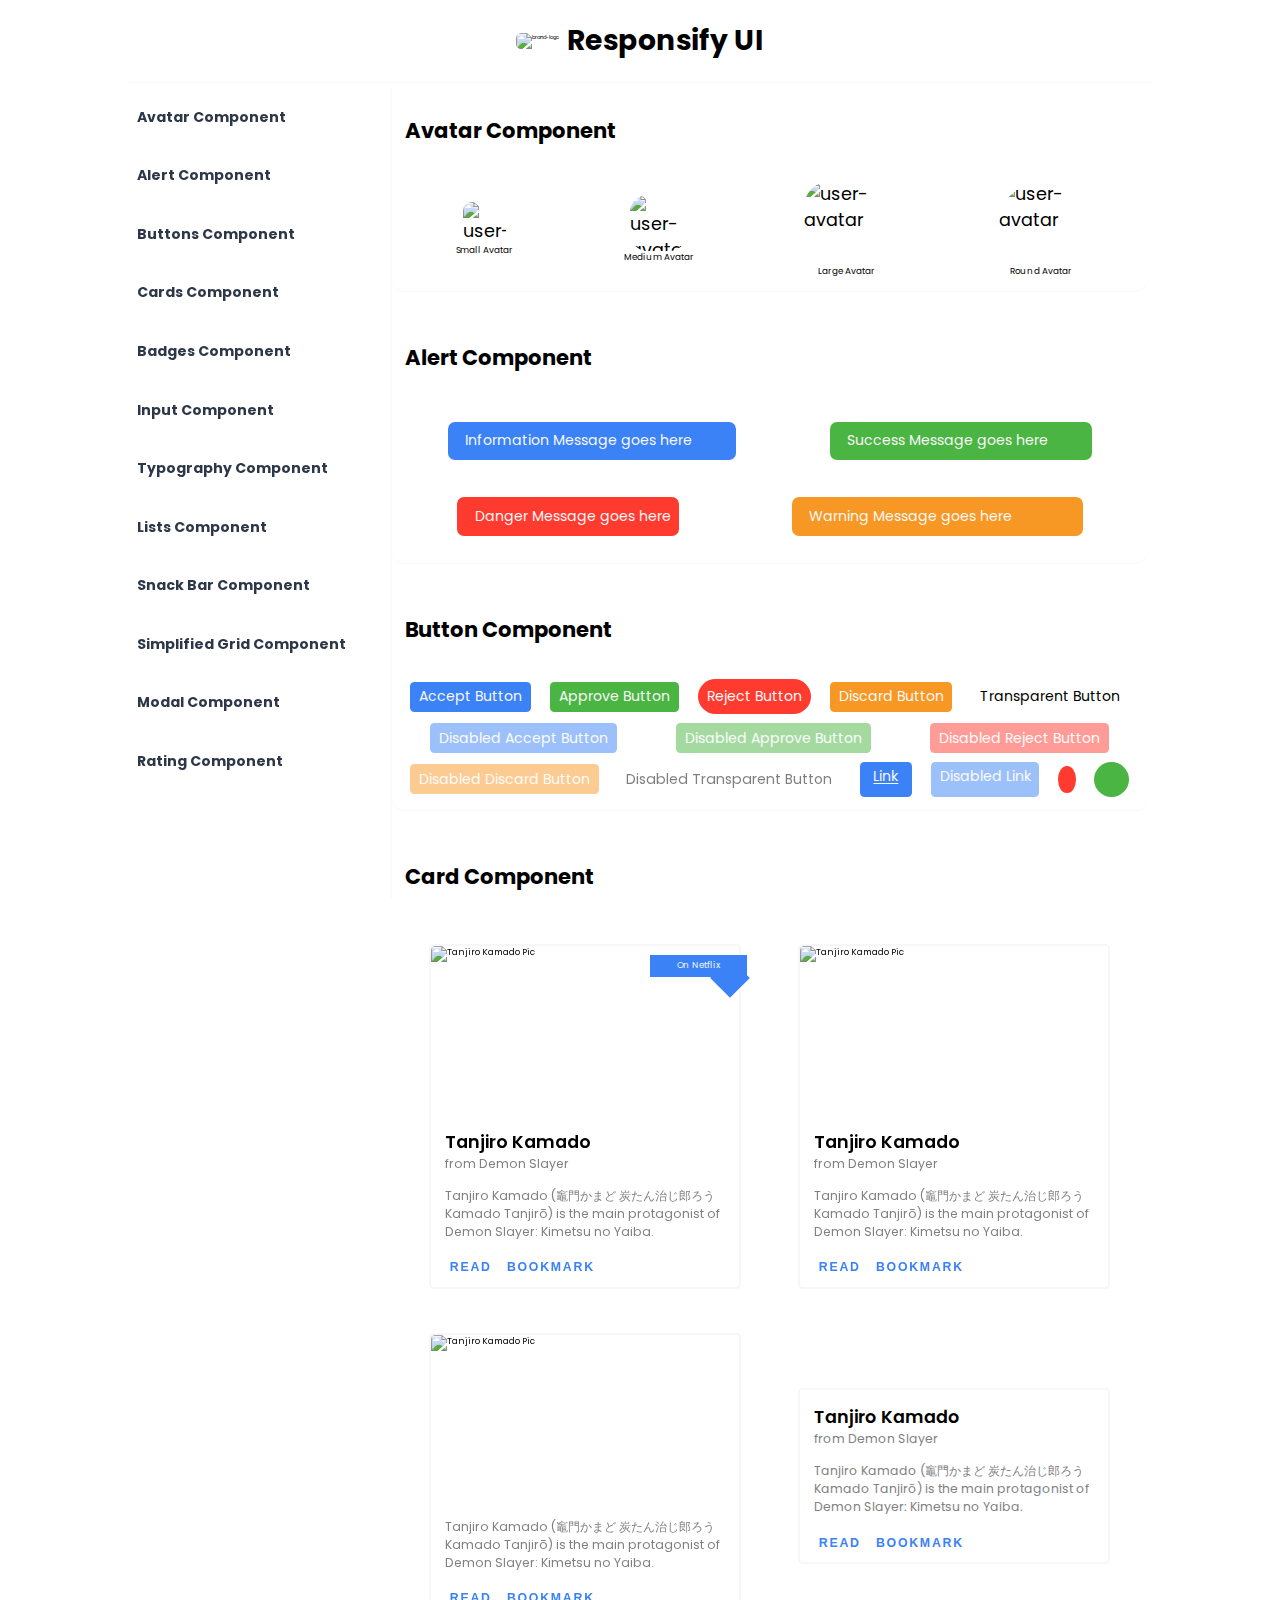
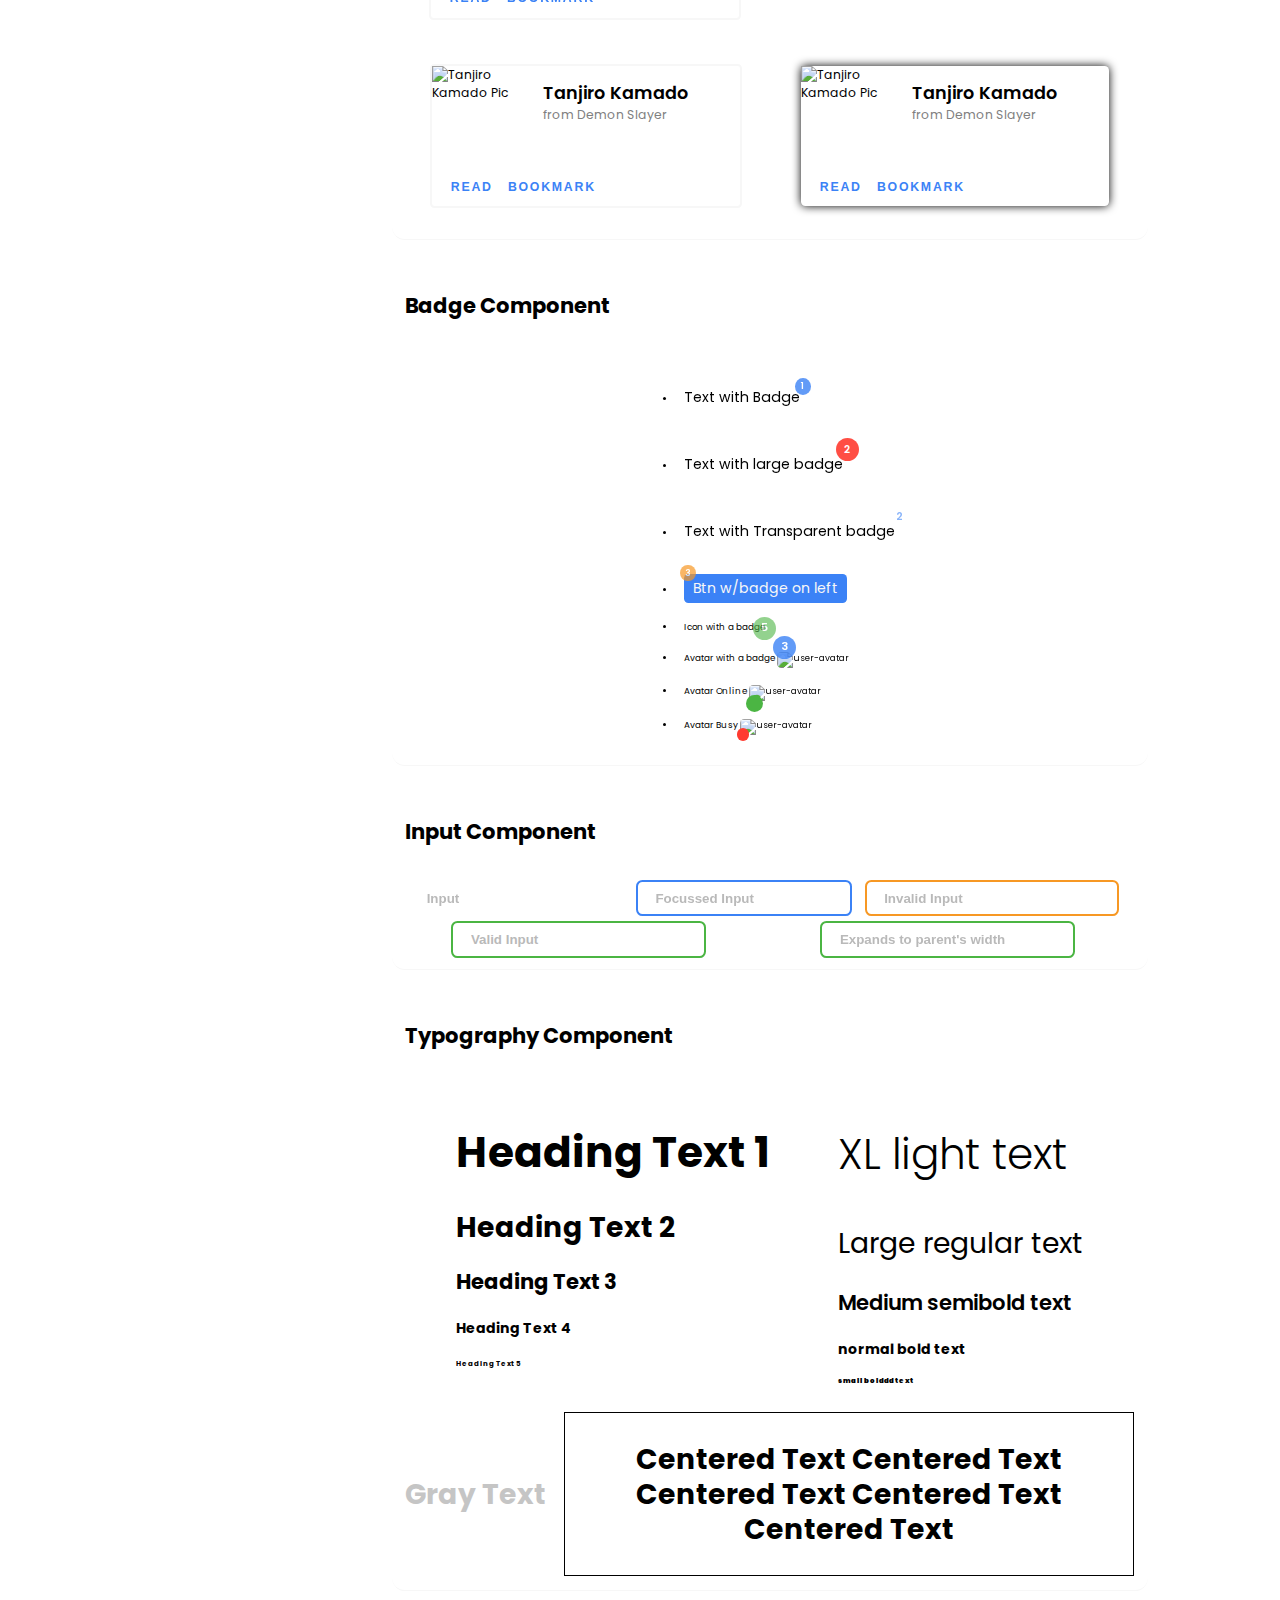
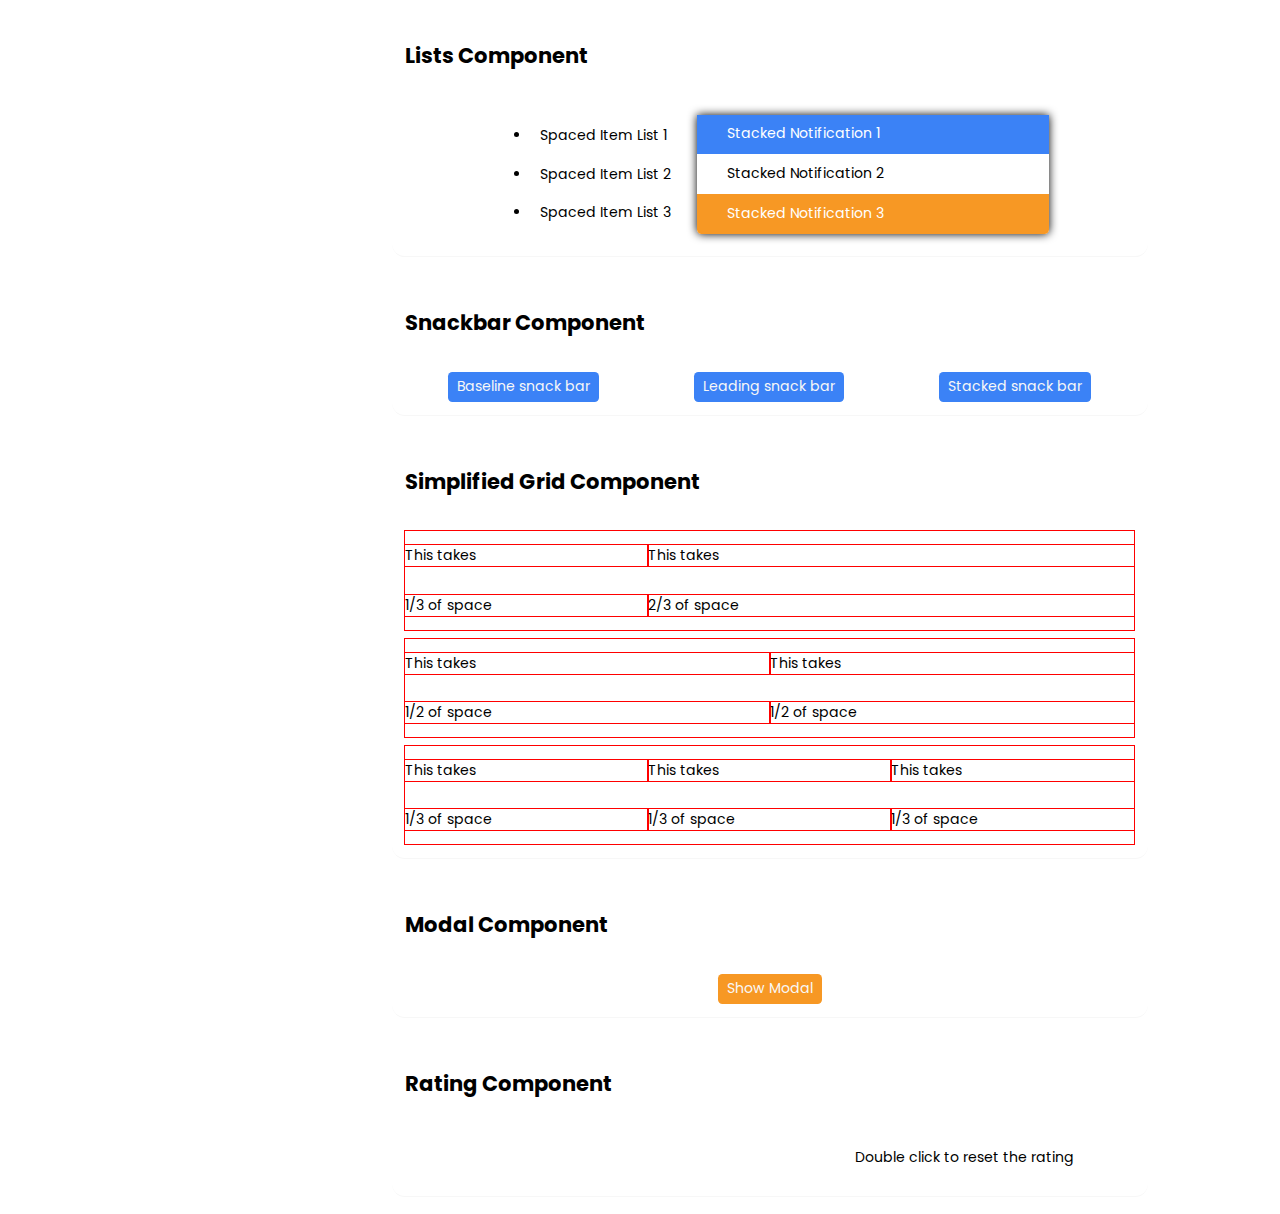
==== commit e680c3a4: "Readying up for landing page" ====
--- a/index.html
+++ b/index.html
@@ -207,8 +207,8 @@
                         </div>
                         <div class="card-footer">
                             <div class="card-footer-buttons">
-                                <button class="card-button">Read</button>
-                                <button class="card-button">Bookmark</button>
+                                <button class="card-btn">Read</button>
+                                <button class="card-btn">Bookmark</button>
                             </div>
                             <div class="card-footer-icons">
                                 <button class="btn btn-icon btn-transparent fa fa-heart-o ">
@@ -237,8 +237,8 @@
                         </div>
                         <div class="card-footer">
                             <div class="card-footer-buttons">
-                                <button class="card-button">Read</button>
-                                <button class="card-button">Bookmark</button>
+                                <button class="card-btn">Read</button>
+                                <button class="card-btn">Bookmark</button>
                             </div>
                             <div class="card-footer-icons">
                                 <button class="btn btn-icon btn-transparent fa fa-heart-o">
@@ -268,8 +268,8 @@
                         </div>
                         <div class="card-footer">
                             <div class="card-footer-buttons">
-                                <button class="card-button">Read</button>
-                                <button class="card-button">Bookmark</button>
+                                <button class="card-btn">Read</button>
+                                <button class="card-btn">Bookmark</button>
                             </div>
                             <div class="card-footer-icons">
                                 <button class="btn btn-icon btn-transparent fa fa-heart-o">
@@ -297,8 +297,8 @@
                         </div>
                         <div class="card-footer">
                             <div class="card-footer-buttons">
-                                <button class="card-button">Read</button>
-                                <button class="card-button">Bookmark</button>
+                                <button class="card-btn">Read</button>
+                                <button class="card-btn">Bookmark</button>
                             </div>
                             <div class="card-footer-icons">
                                 <button class="btn btn-icon btn-transparent fa fa-heart-o">
@@ -323,8 +323,8 @@
                         </div>
                         <div class="card-footer">
                             <div class="card-footer-buttons">
-                                <button class="card-button">Read</button>
-                                <button class="card-button">Bookmark</button>
+                                <button class="card-btn">Read</button>
+                                <button class="card-btn">Bookmark</button>
                             </div>
                             <div class="card-footer-icons">
                                 <button class="btn btn-icon btn-transparent fa fa-heart-o">
@@ -348,8 +348,8 @@
                         </div>
                         <div class="card-footer">
                             <div class="card-footer-buttons">
-                                <button class="card-button">Read</button>
-                                <button class="card-button">Bookmark</button>
+                                <button class="card-btn">Read</button>
+                                <button class="card-btn">Bookmark</button>
                             </div>
                             <div class="card-footer-icons">
                                 <button class="btn btn-icon btn-transparent fa fa-heart-o">
@@ -628,8 +628,8 @@
             </div>
             <div class="card-footer">
                 <div class="card-footer-buttons">
-                    <button class="card-button">Read</button>
-                    <button class="card-button">Bookmark</button>
+                    <button class="card-btn">Read</button>
+                    <button class="card-btn">Bookmark</button>
                 </div>
                 <div class="card-footer-icons">
                     <button class="btn btn-icon btn-transparent fa fa-heart-o">
--- a/styles.css
+++ b/styles.css
@@ -78,7 +78,7 @@
 
 main {
   display: grid;
-  grid-template-columns: 35rem auto;
+  grid-template-columns: 30rem auto;
   position: relative;
   height: fit-content;
 }
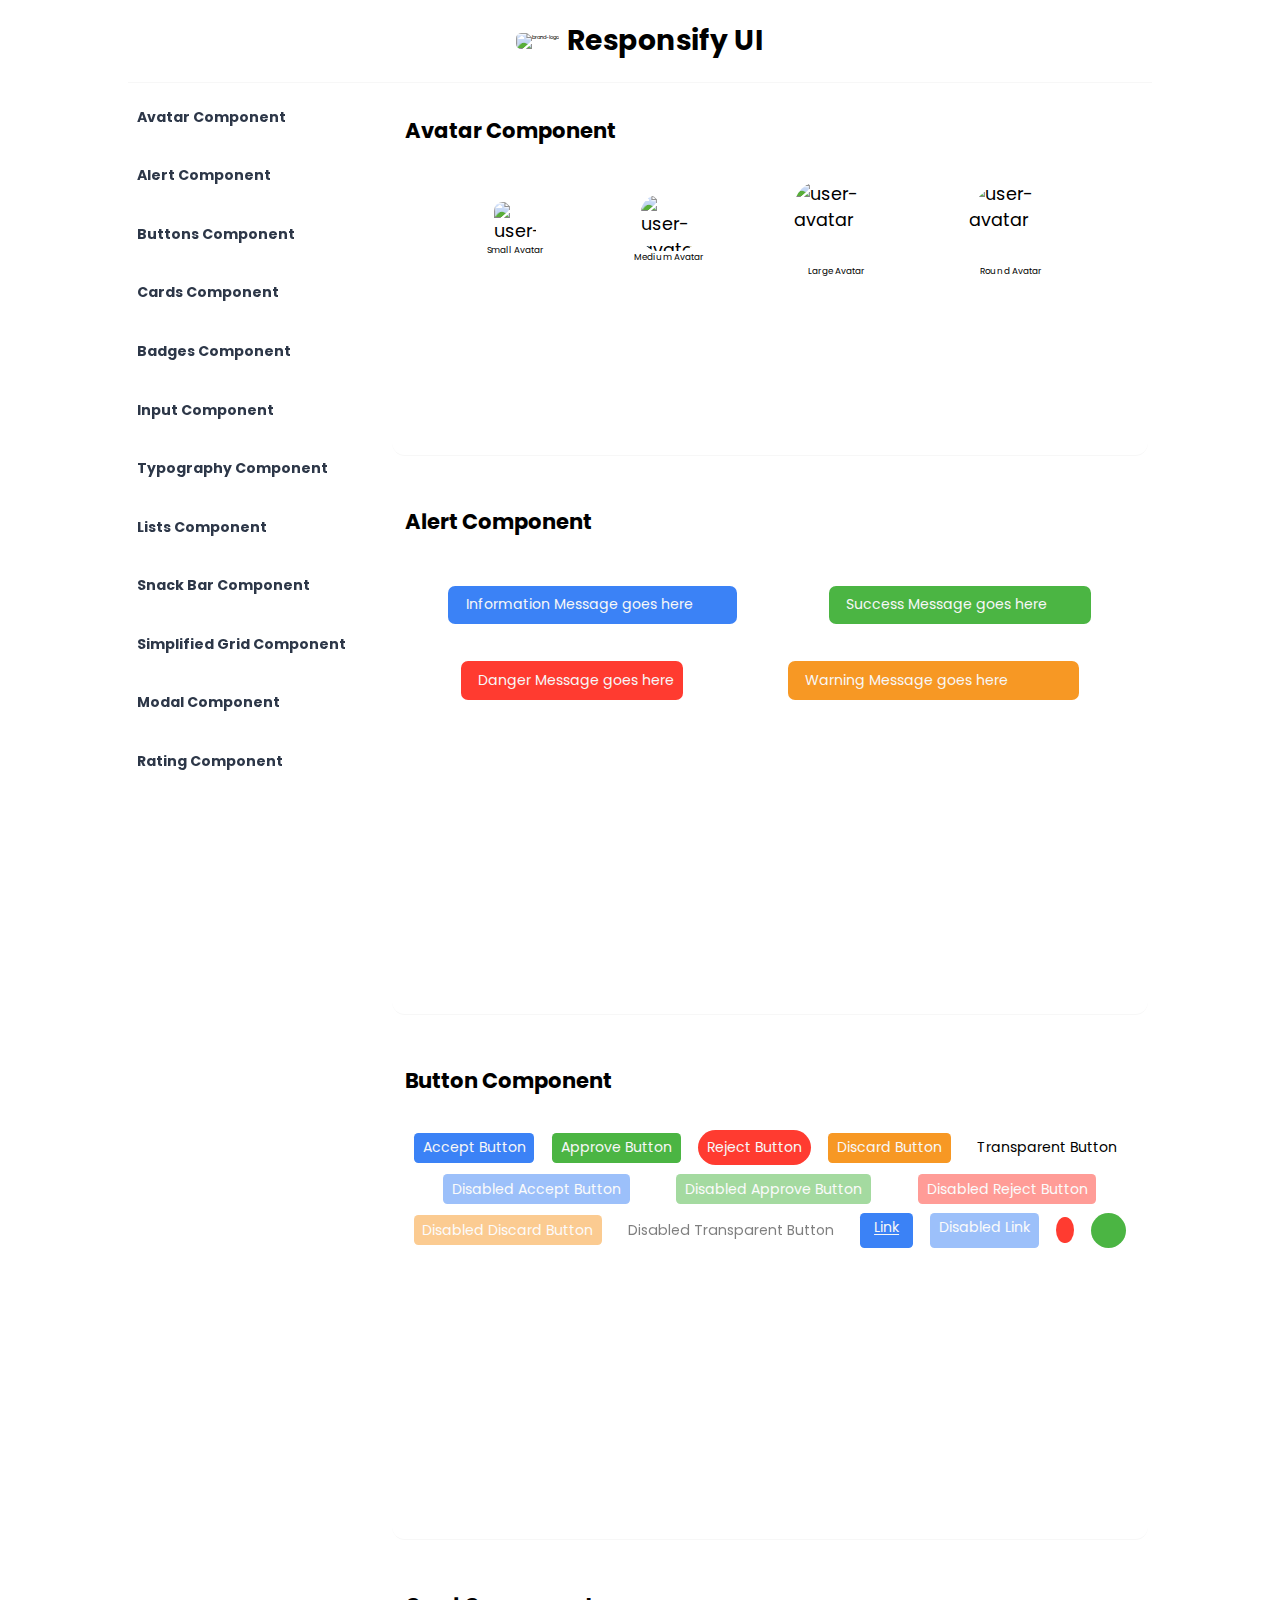
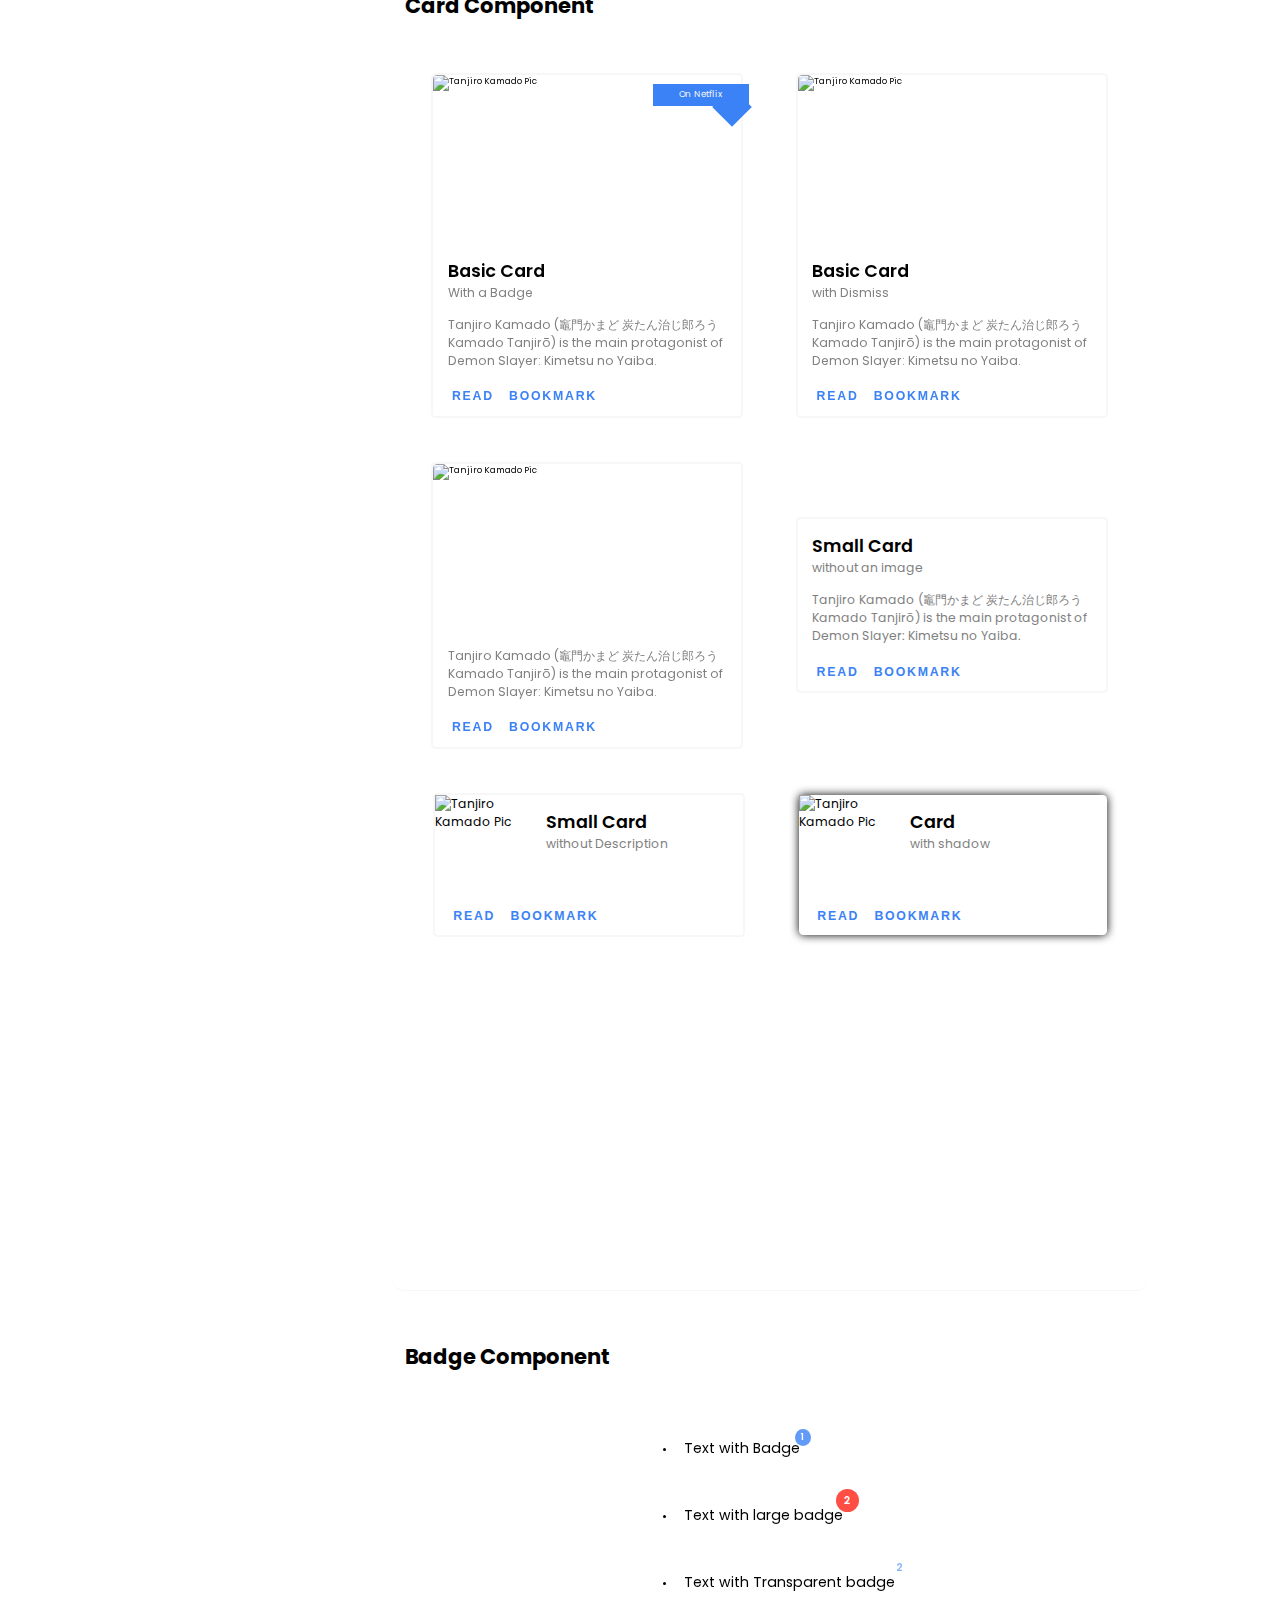
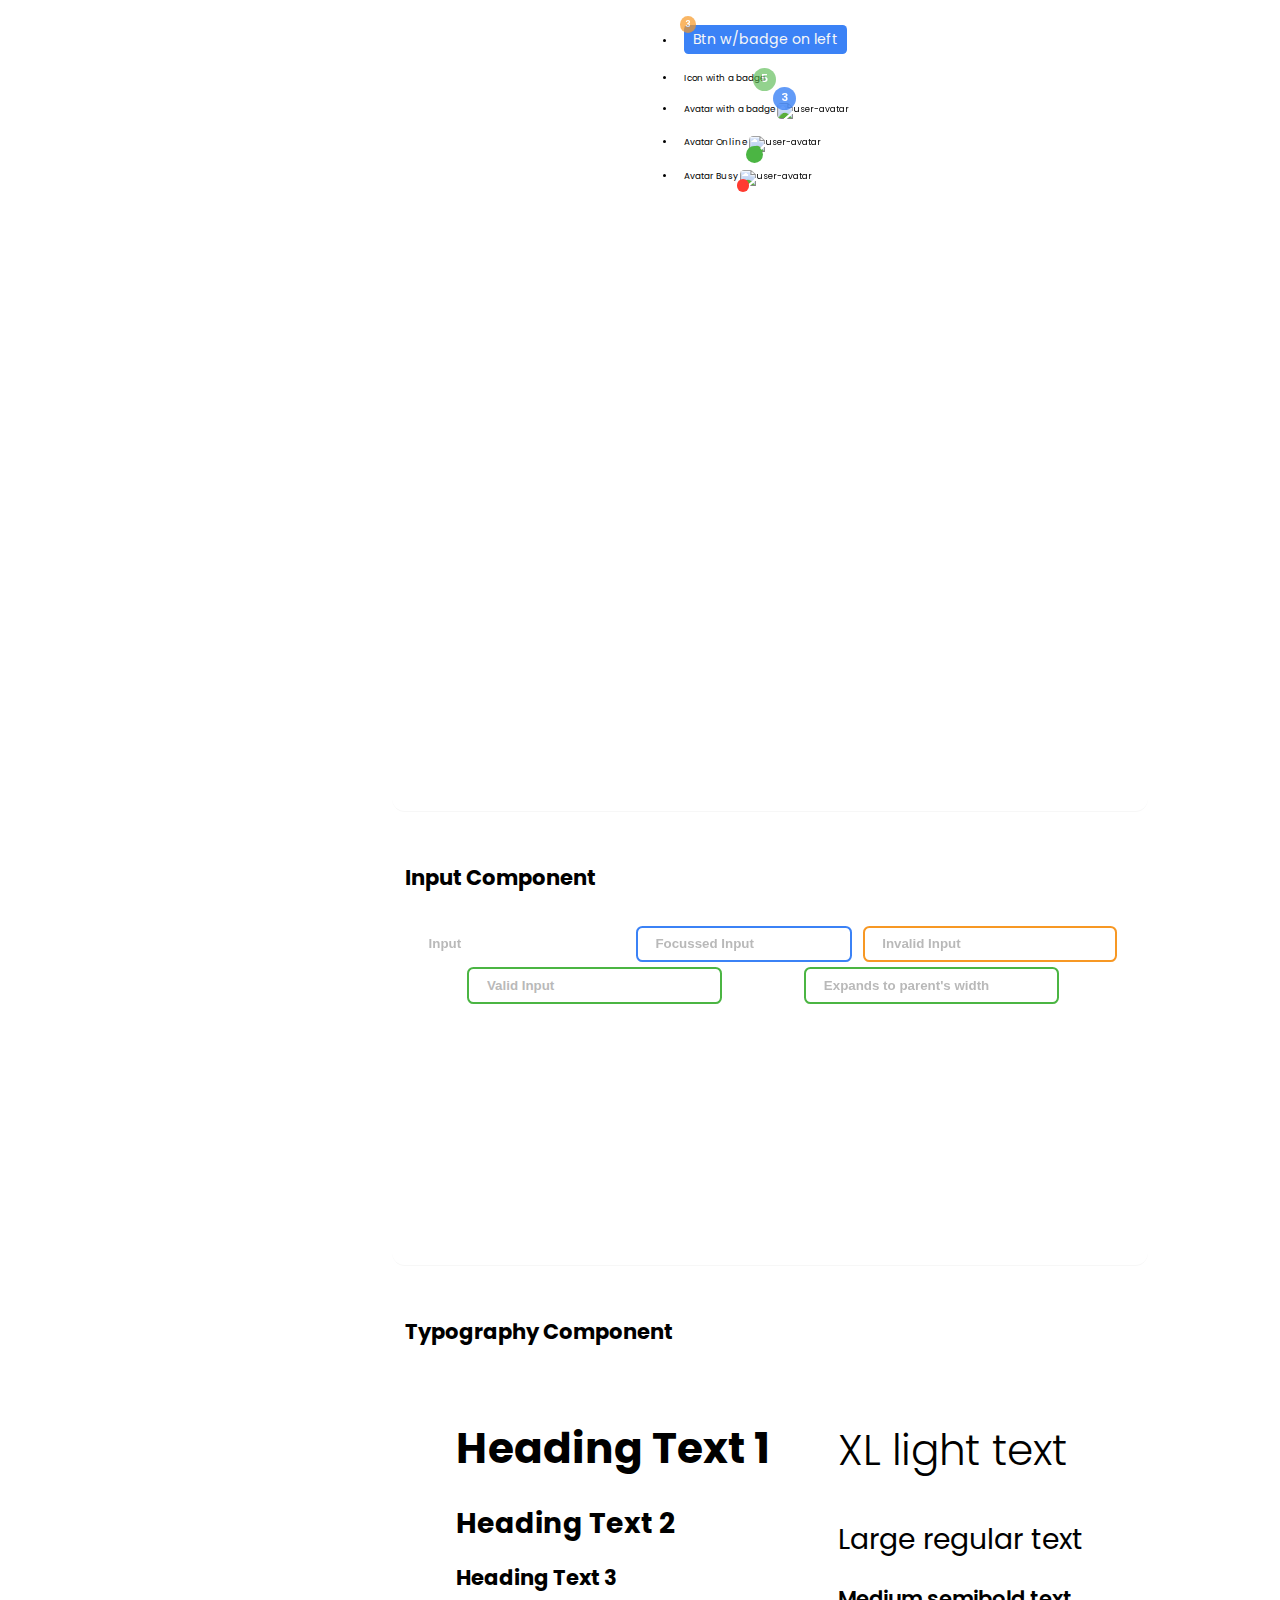
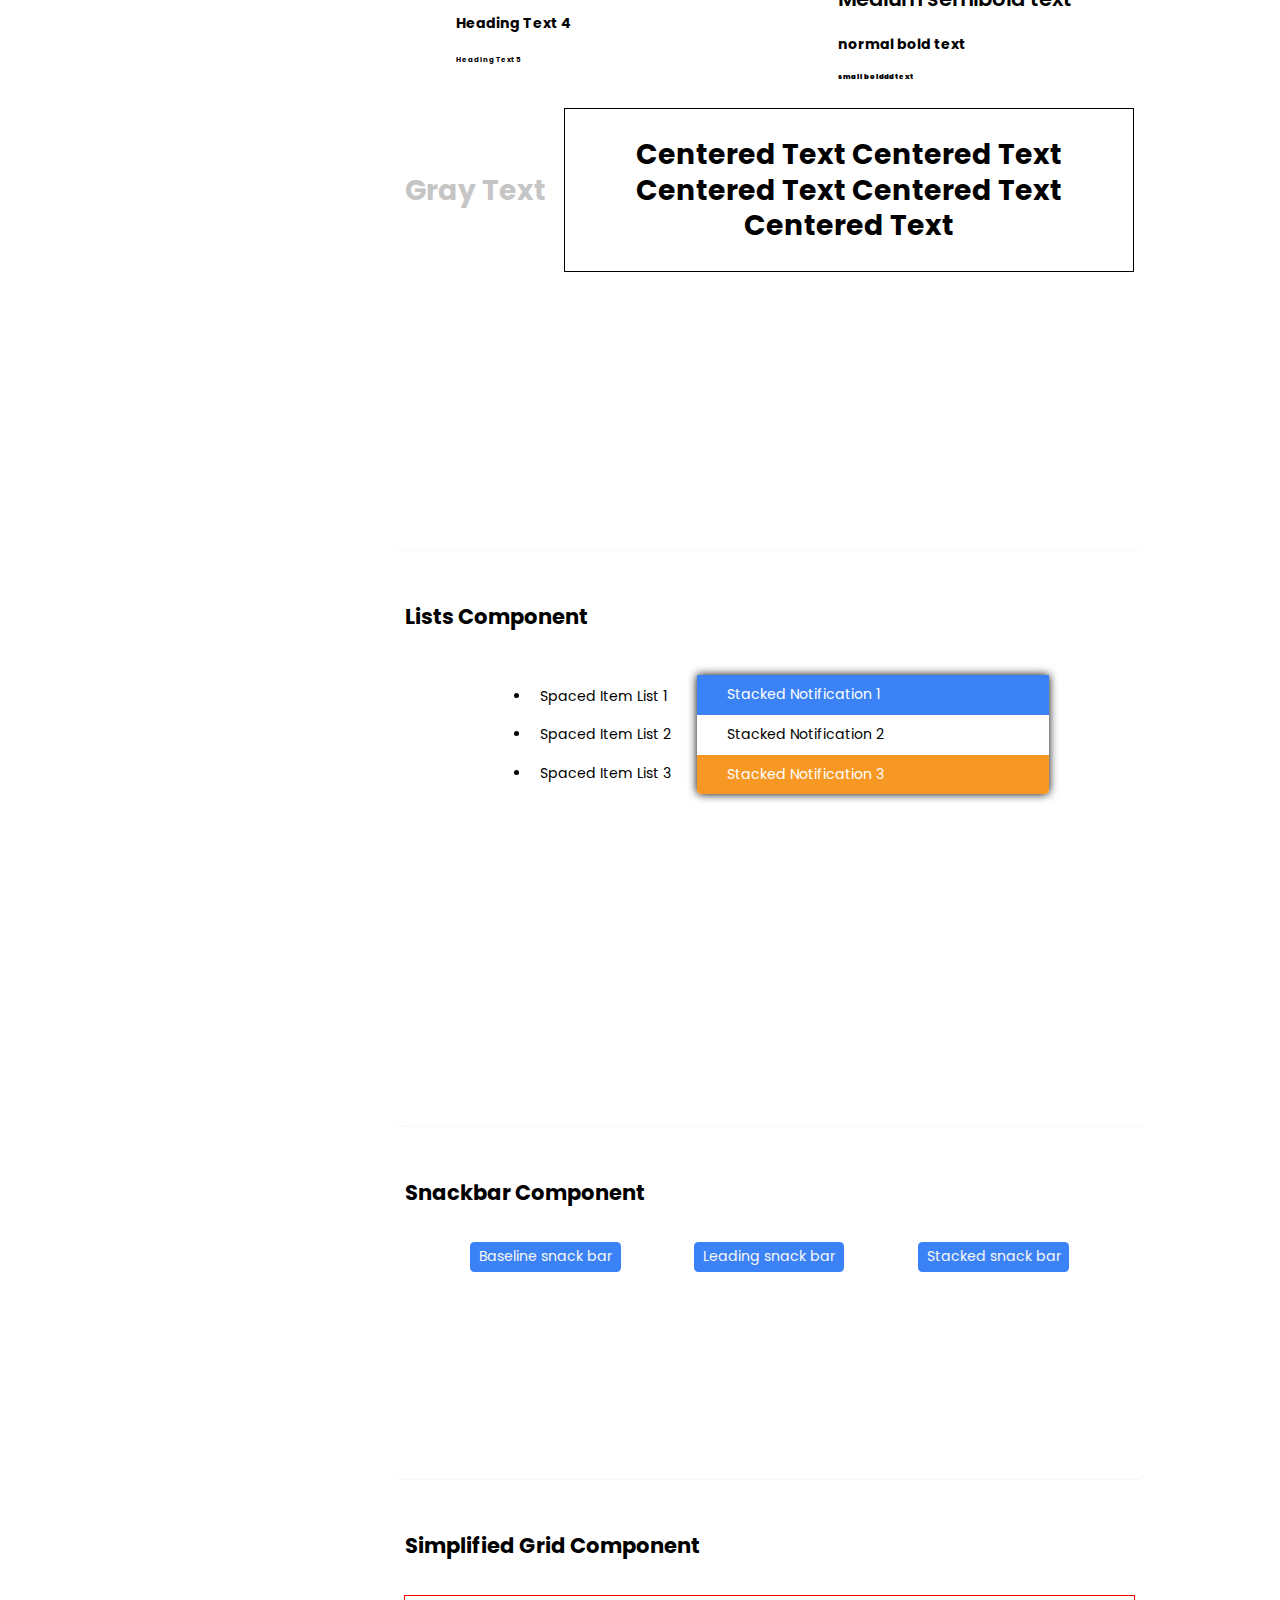
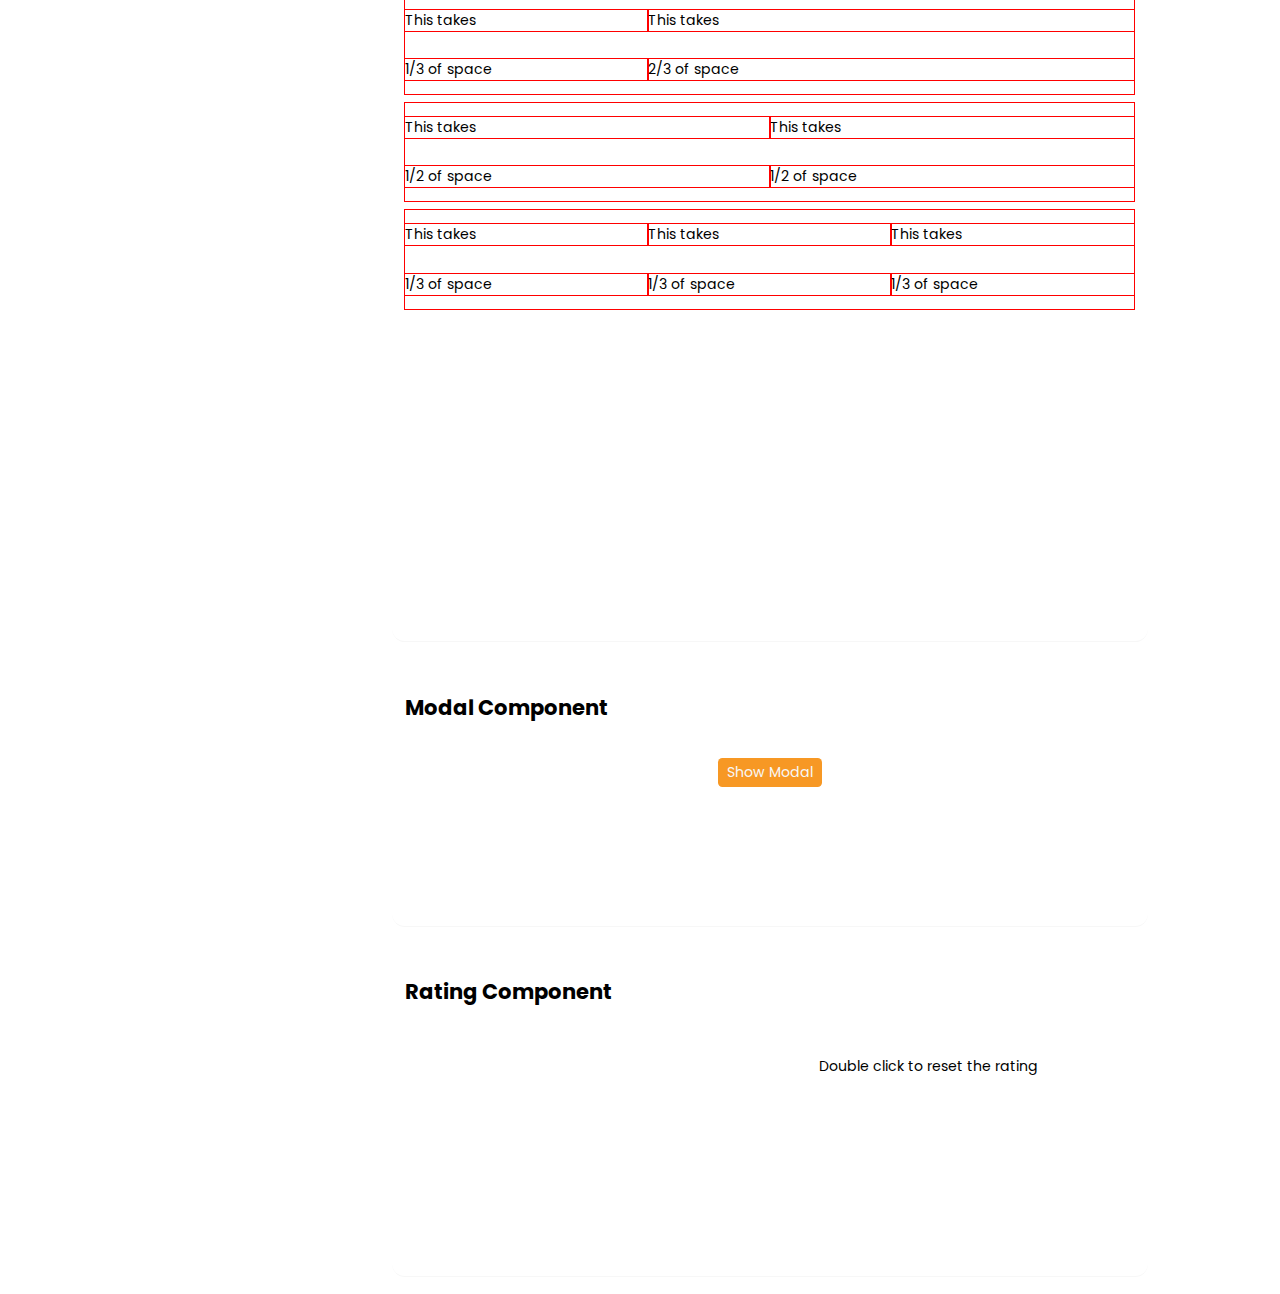
==== commit da3a67d0: "added docs for components" ====
--- a/index.html
+++ b/index.html
@@ -115,6 +115,7 @@
                         </div>
                     </div>
                 </div>
+                <iframe src="https://www.thiscodeworks.com/embed/6201742ced723a001551c033"></iframe>
             </div>
 
             <div class="component-container" id="alert-container">
@@ -162,6 +163,8 @@
                         </div>
                     </figure>
                 </div>
+                <iframe src="https://www.thiscodeworks.com/embed/62017644ed723a001551c035"
+                    style="height: 31rem;"></iframe>
             </div>
 
             <div class="component-container" id="button-container">
@@ -184,6 +187,8 @@
                     <button class="btn btn-sm btn-danger round"><i class="fa fa-close"></i></button>
                     <button class="btn btn-lg btn-success round"><i class="fa fa-check"></i></button>
                 </div>
+                <iframe src="https://www.thiscodeworks.com/embed/6201c955ed723a001551c0a8"
+                    style="height: 30rem;"></iframe>
             </div>
 
             <div class="component-container" id="cards-container">
@@ -197,8 +202,8 @@
                             alt="Tanjiro Kamado Pic" />
                         <div class="card-header">
                             <div class="card-title">
-                                <div class="card-title-header">Tanjiro Kamado</div>
-                                <div class="card-title-author">from Demon Slayer</div>
+                                <div class="card-title-header">Basic Card</div>
+                                <div class="card-title-author">With a Badge</div>
                             </div>
                         </div>
                         <div class="card-desc">
@@ -227,8 +232,8 @@
                         <button class="btn btn-icon btn-transparent card-dismiss fa fa-close"></button>
                         <div class="card-header">
                             <div class="card-title">
-                                <div class="card-title-header">Tanjiro Kamado</div>
-                                <div class="card-title-author">from Demon Slayer</div>
+                                <div class="card-title-header">Basic Card</div>
+                                <div class="card-title-author">with Dismiss</div>
                             </div>
                         </div>
                         <div class="card-desc">
@@ -258,8 +263,8 @@
                         <button class="btn btn-icon btn-transparent card-dismiss fa fa-close"></button>
                         <div class="card-header card-pull-text-over-media" text-color="white">
                             <div class="card-title">
-                                <div class="card-title-header  white-text">Tanjiro Kamado</div>
-                                <div class="card-title-author  white-text">from Demon Slayer</div>
+                                <div class="card-title-header  white-text">Basic Card</div>
+                                <div class="card-title-author  white-text">with text pulled over media</div>
                             </div>
                         </div>
                         <div class="card-desc">
@@ -287,8 +292,8 @@
                         <button class="btn btn-icon btn-transparent card-dismiss fa fa-close"></button>
                         <div class="card-header" text-color="white">
                             <div class="card-title">
-                                <div class="card-title-header">Tanjiro Kamado</div>
-                                <div class="card-title-author">from Demon Slayer</div>
+                                <div class="card-title-header">Small Card</div>
+                                <div class="card-title-author">without an image</div>
                             </div>
                         </div>
                         <div class="card-desc">
@@ -317,8 +322,8 @@
                             <img src="https://otakukart.com/wp-content/uploads/2021/12/Tanjiro.jpg"
                                 class="card-small-image" alt="Tanjiro Kamado Pic" />
                             <div class="card-title">
-                                <div class="card-title-header">Tanjiro Kamado</div>
-                                <div class="card-title-author">from Demon Slayer</div>
+                                <div class="card-title-header">Small Card</div>
+                                <div class="card-title-author">without Description</div>
                             </div>
                         </div>
                         <div class="card-footer">
@@ -342,8 +347,8 @@
                             <img src="https://otakukart.com/wp-content/uploads/2021/12/Tanjiro.jpg"
                                 class="card-small-image" alt="Tanjiro Kamado Pic" />
                             <div class="card-title">
-                                <div class="card-title-header">Tanjiro Kamado</div>
-                                <div class="card-title-author">from Demon Slayer</div>
+                                <div class="card-title-header">Card</div>
+                                <div class="card-title-author">with shadow</div>
                             </div>
                         </div>
                         <div class="card-footer">
@@ -362,6 +367,8 @@
                         </div>
                     </div>
                 </div>
+                <iframe src="https://www.thiscodeworks.com/embed/6201cd39ed723a001551c0aa"
+                    style="height: 35rem;"></iframe>
             </div>
 
             <div class="component-container" id="badges-container">
@@ -421,6 +428,8 @@
                         </li>
                     </ul>
                 </div>
+                <iframe src="https://www.thiscodeworks.com/embed/6201cedbed723a001551c0ab" style="height: 66rem;"
+                    frameborder="0"></iframe>
             </div>
 
             <div class="component-container" id="input-container">
@@ -443,6 +452,8 @@
                         <input type="text" class="input input-valid" placeholder="Expands to parent's width">
                     </div>
                 </div>
+                <iframe src="https://www.thiscodeworks.com/embed/6201cf2ded723a001551c0ac" style="height: 26.8rem;"
+                    frameborder="0"></iframe>
             </div>
 
             <div class="component-container" id="typography-container">
@@ -476,6 +487,8 @@
                             Centered Text</p>
                     </div>
                 </div>
+                <iframe src="https://www.thiscodeworks.com/embed/6201d005ed723a001551c0ad"
+                    style="height: 28.5rem;"></iframe>
             </div>
 
             <div class="component-container" id="lists-container">
@@ -502,8 +515,9 @@
                             Stacked Notification 3
                         </li>
                     </ul>
-                    </ul>
-                </div>
+                </div>
+                <iframe src="https://www.thiscodeworks.com/embed/6201d054ed723a001551c0ae"
+                    style="height: 33.53rem;"></iframe>
             </div>
 
             <div class="component-container" id="snackbar-container">
@@ -515,6 +529,8 @@
                     <button id="btn-leading" class="btn btn-info">Leading snack bar</button>
                     <button id="btn-stacked" class="btn btn-info">Stacked snack bar</button>
                 </div>
+                <iframe src="https://www.thiscodeworks.com/embed/6201d0e5ed723a001551c0b1"
+                    style="height: 20.5rem;"></iframe>
             </div>
             <div class="snack-container alert alert-info round-corner-sm  snack-baseline dark-shadow ">
                 <div class="alert-left">
@@ -574,6 +590,8 @@
                         <p class="normal-text">1/3 of space</p>
                     </div>
                 </div>
+                <iframe src="https://www.thiscodeworks.com/embed/6201d140ed723a001551c0b2"
+                    style="height: 34.7rem;"></iframe>
             </div>
 
             <div class="component-container" id="modal-container">
@@ -583,6 +601,8 @@
                 <div class="component-container-contents">
                     <button class="btn btn-warning" id="show-modal">Show Modal</button>
                 </div>
+                <iframe src="https://www.thiscodeworks.com/embed/6201d1b5ed723a001551c0b3"
+                    style="height: 12.6rem;"></iframe>
             </div>
 
             <div class="component-container" id="rating-container">
@@ -604,9 +624,12 @@
                         <i class="fa fa-star-o star"></i>
                         <i class="fa fa-star-o star"></i>
                         <i class="fa fa-star-o star"></i>
+                        <i class="fa fa-star-o star"></i>
                     </div>
                     <p class="normal-text">Double click to reset the rating</p>
                 </div>
+                <iframe src="https://www.thiscodeworks.com/embed/6201d1eced723a001551c0b4"
+                    style="height: 17.87rem;"></iframe>
             </div>
 
         </section>
@@ -641,7 +664,6 @@
                 </div>
             </div>
         </div>
-
     </div>
 
     <script src="index.js"></script>
--- a/styles.css
+++ b/styles.css
@@ -45,11 +45,11 @@
 
 .component-container-contents {
   display: flex;
-  justify-content: space-around;
+  justify-content: space-evenly;
   align-items: center;
   flex-wrap: wrap;
   width: 100%;
-  gap:1rem;
+  gap: 1rem;
 }
 
 .round-corner-sm {
@@ -83,6 +83,11 @@
   height: fit-content;
 }
 
+iframe {
+  width: 100%;
+  border: 0;
+}
+
 @media only screen and (min-width: 50px) {
   html {
     font-size: 15%;
@@ -144,7 +149,6 @@
 
   .nav-bar-top > .nav-item-left {
     flex-grow: 1;
-    justify-content: center;
   }
 
   .nav-hamburger {
@@ -159,6 +163,12 @@
   .side-nav {
     display: none;
   }
+
+  .side-nav::-webkit-scrollbar {
+    display: none;
+    -ms-overflow-style: none;
+    scrollbar-width: none;
+  }
 }
 
 @media only screen and (min-width: 640px) {
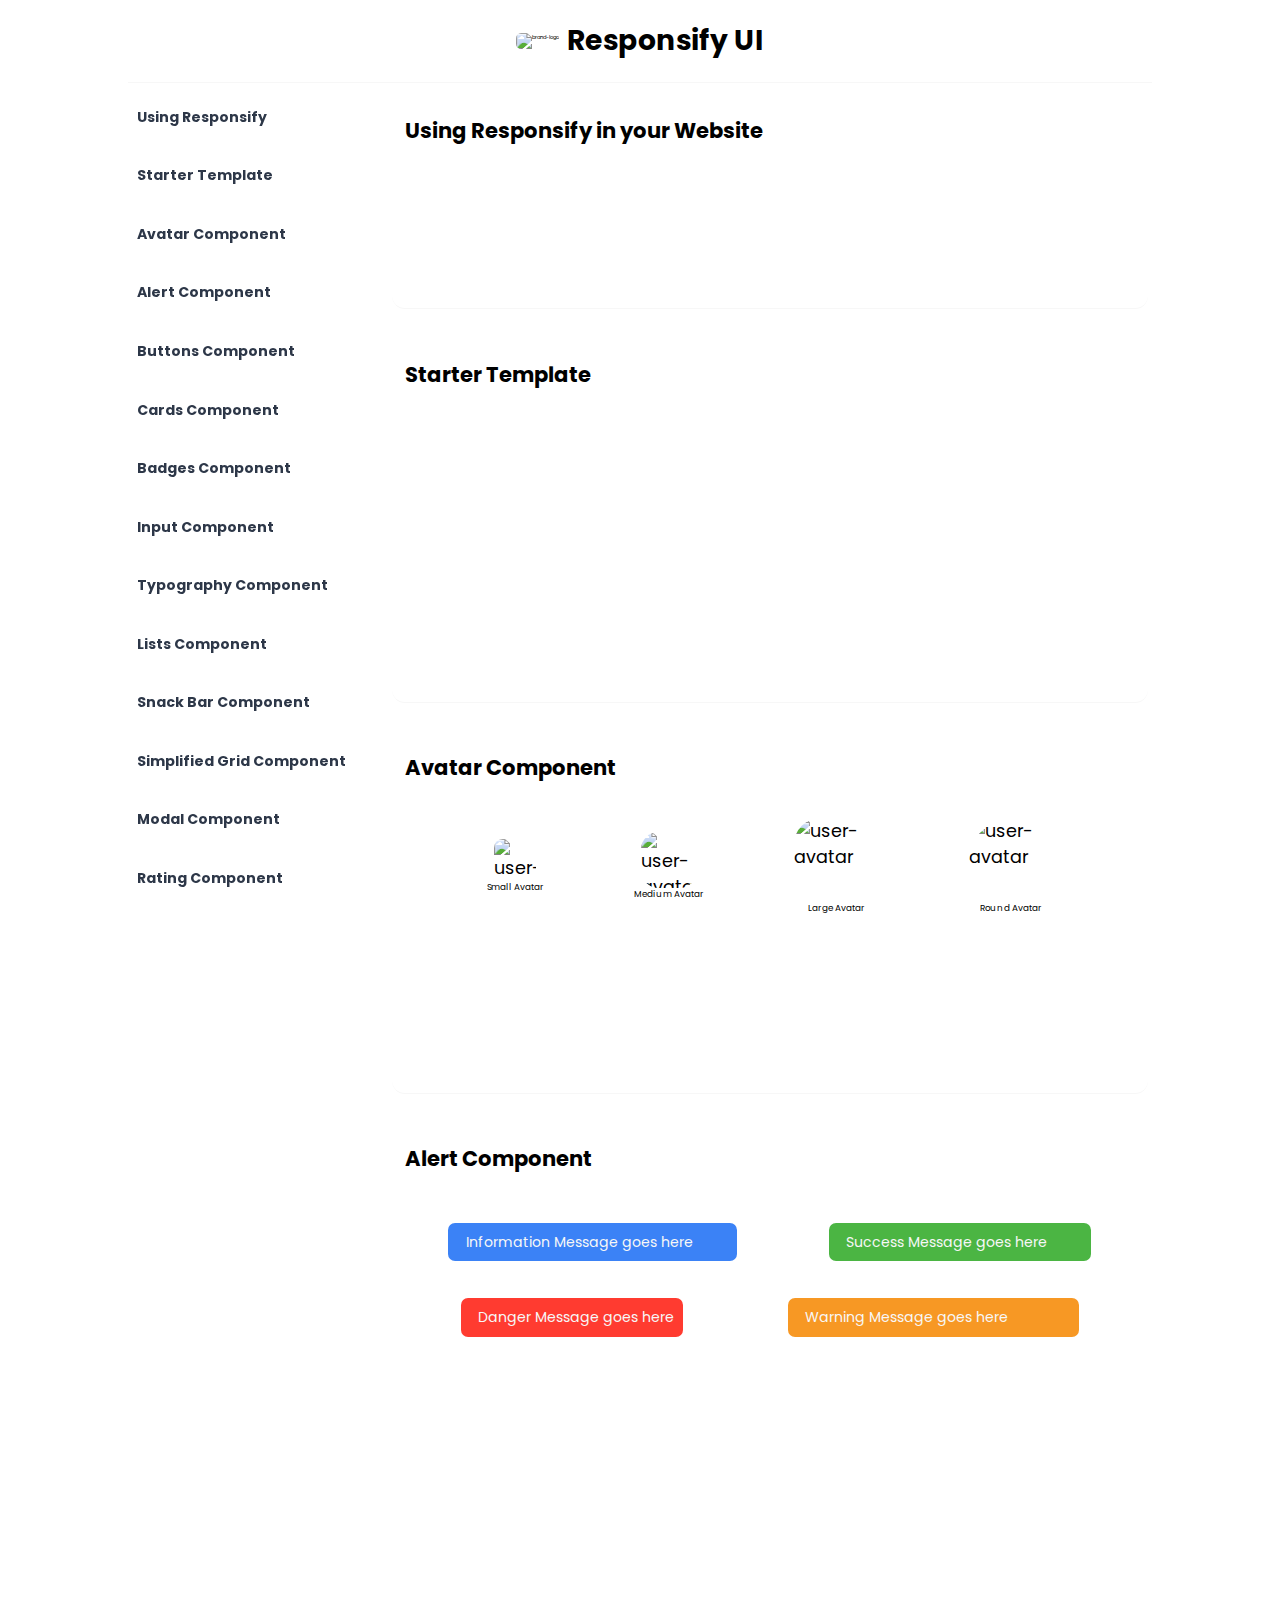
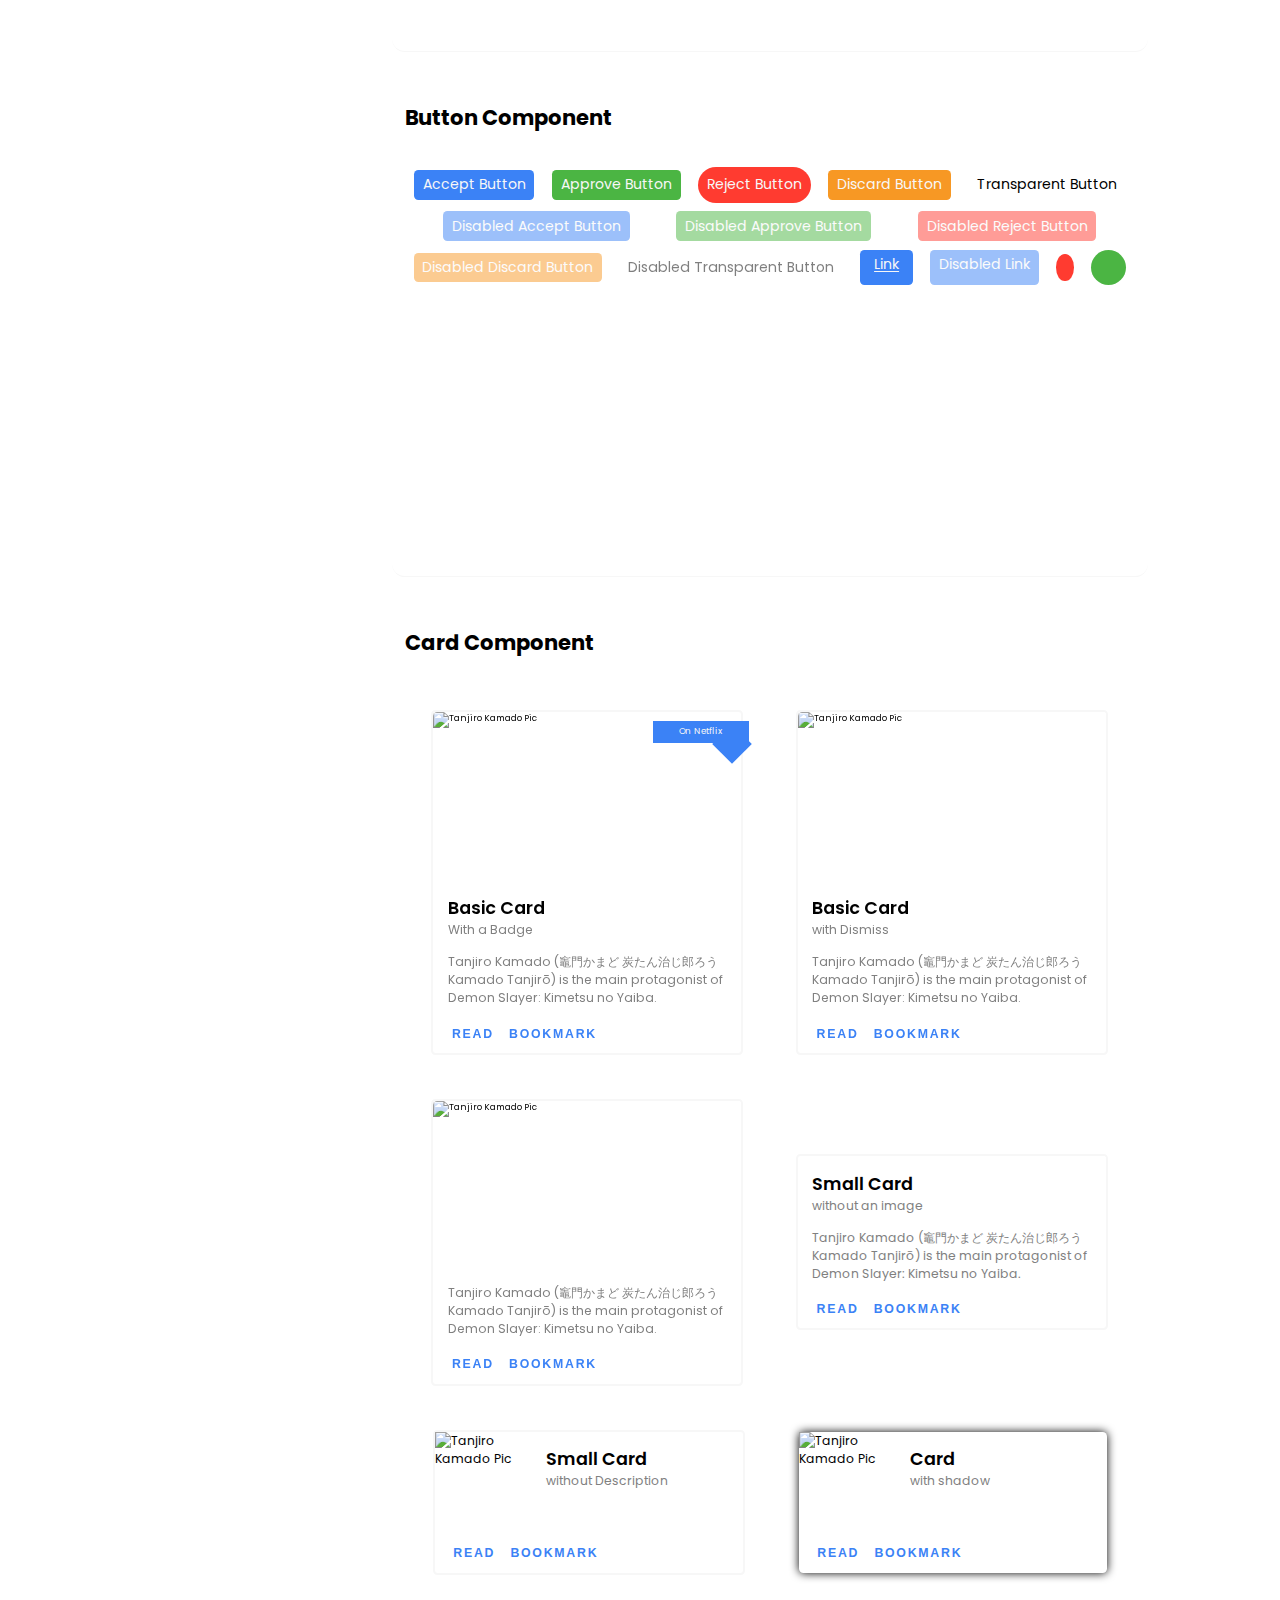
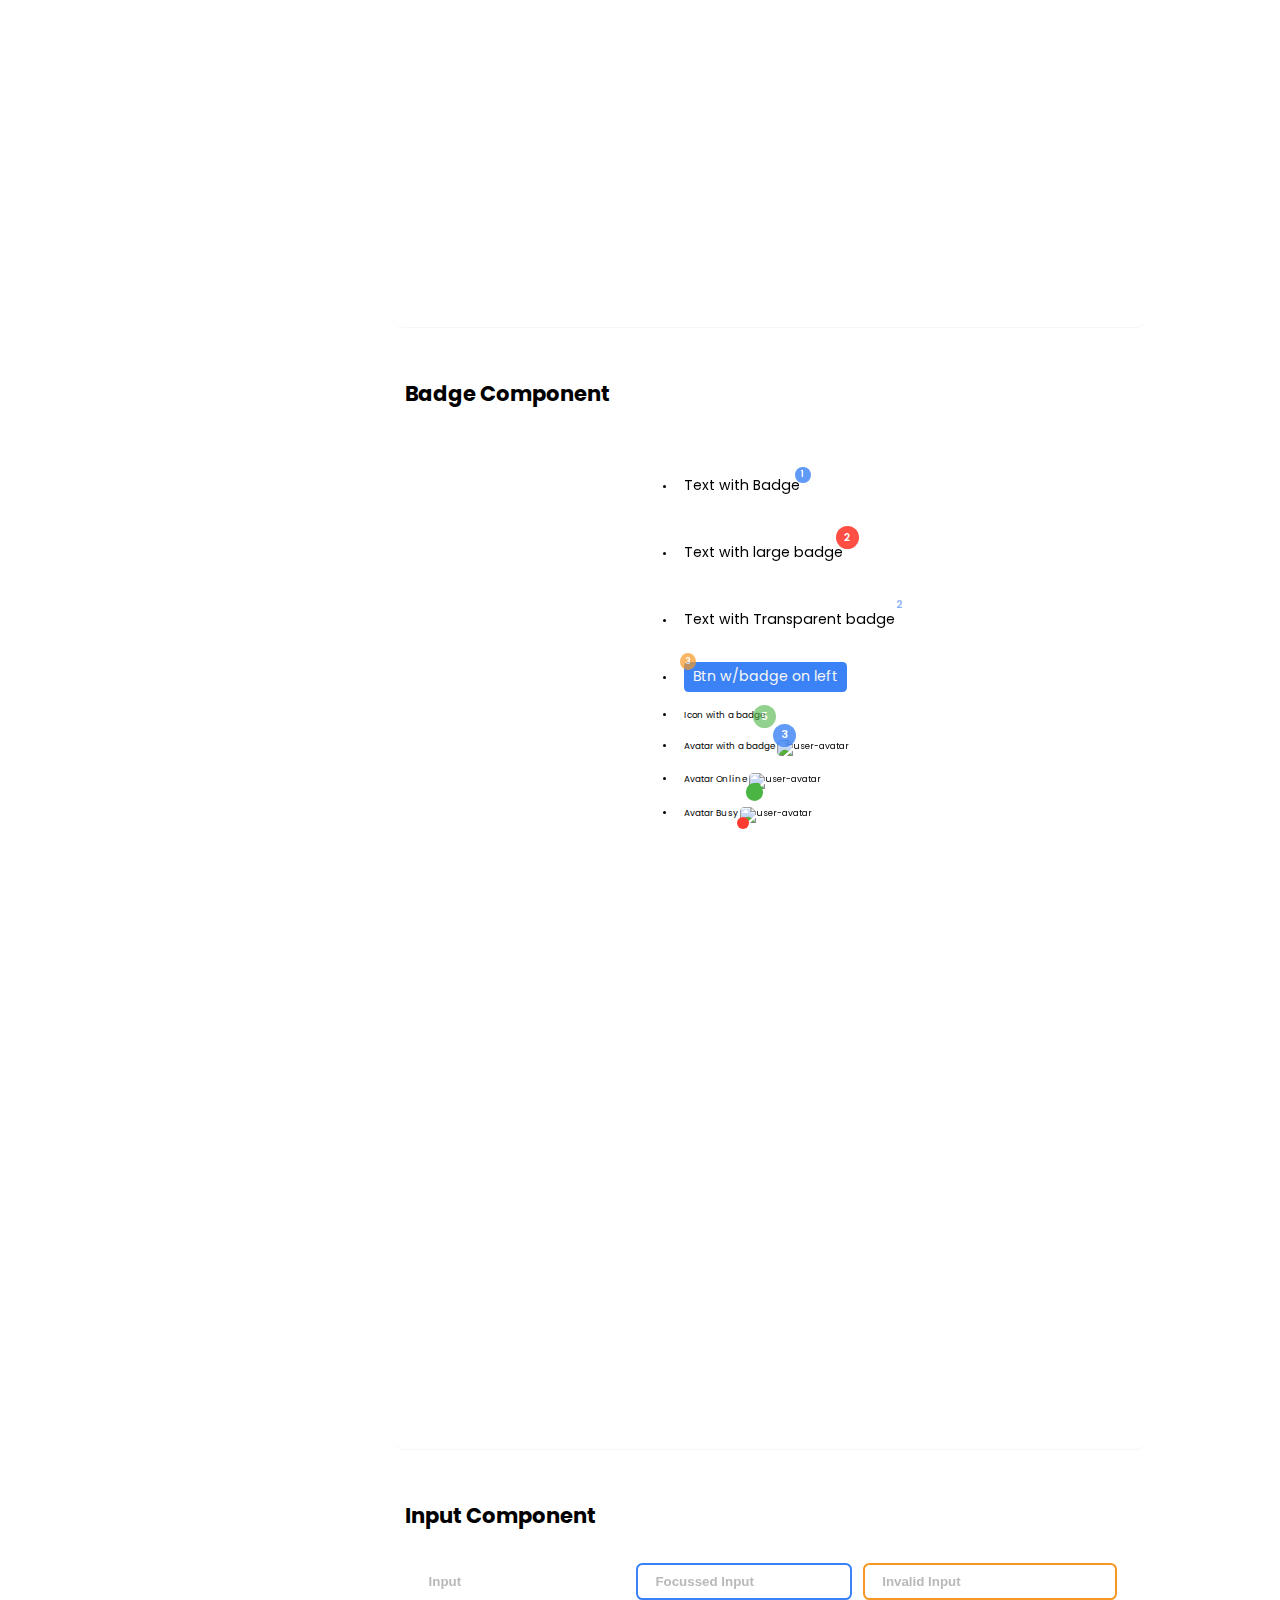
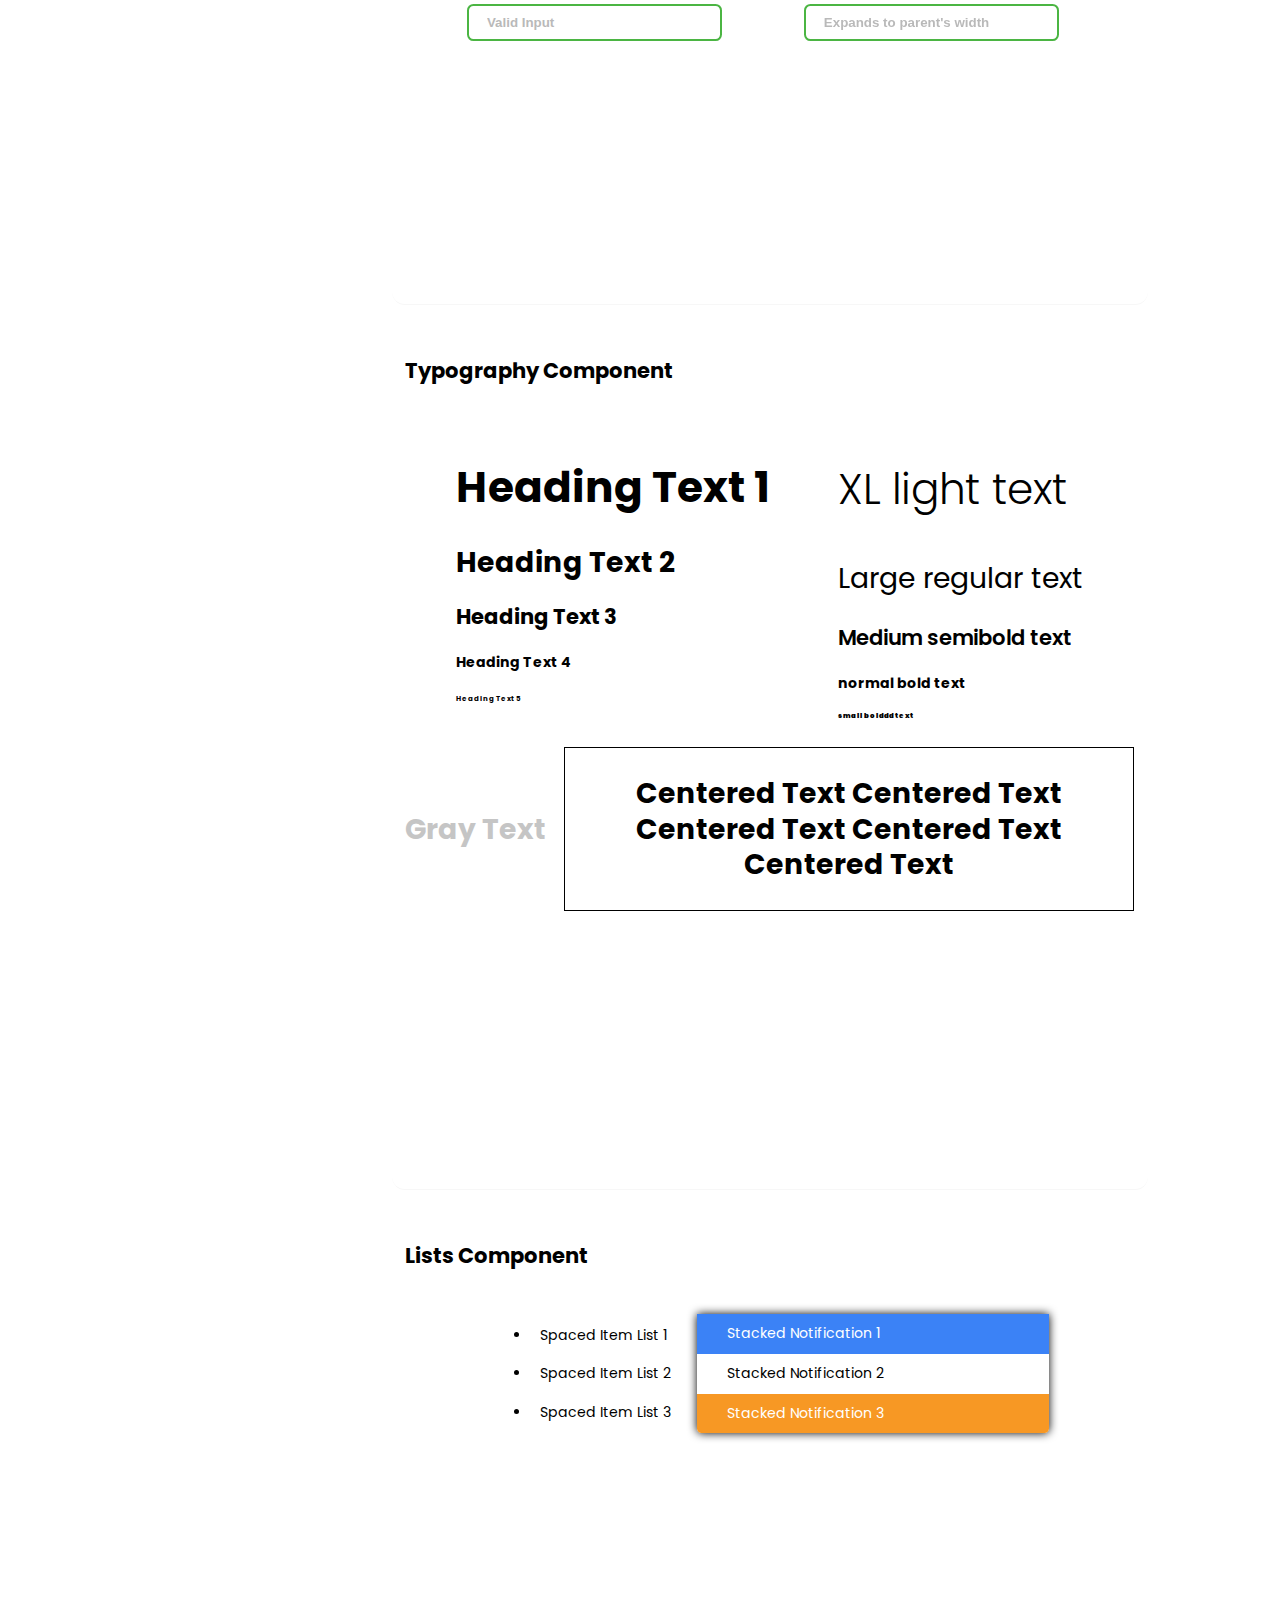
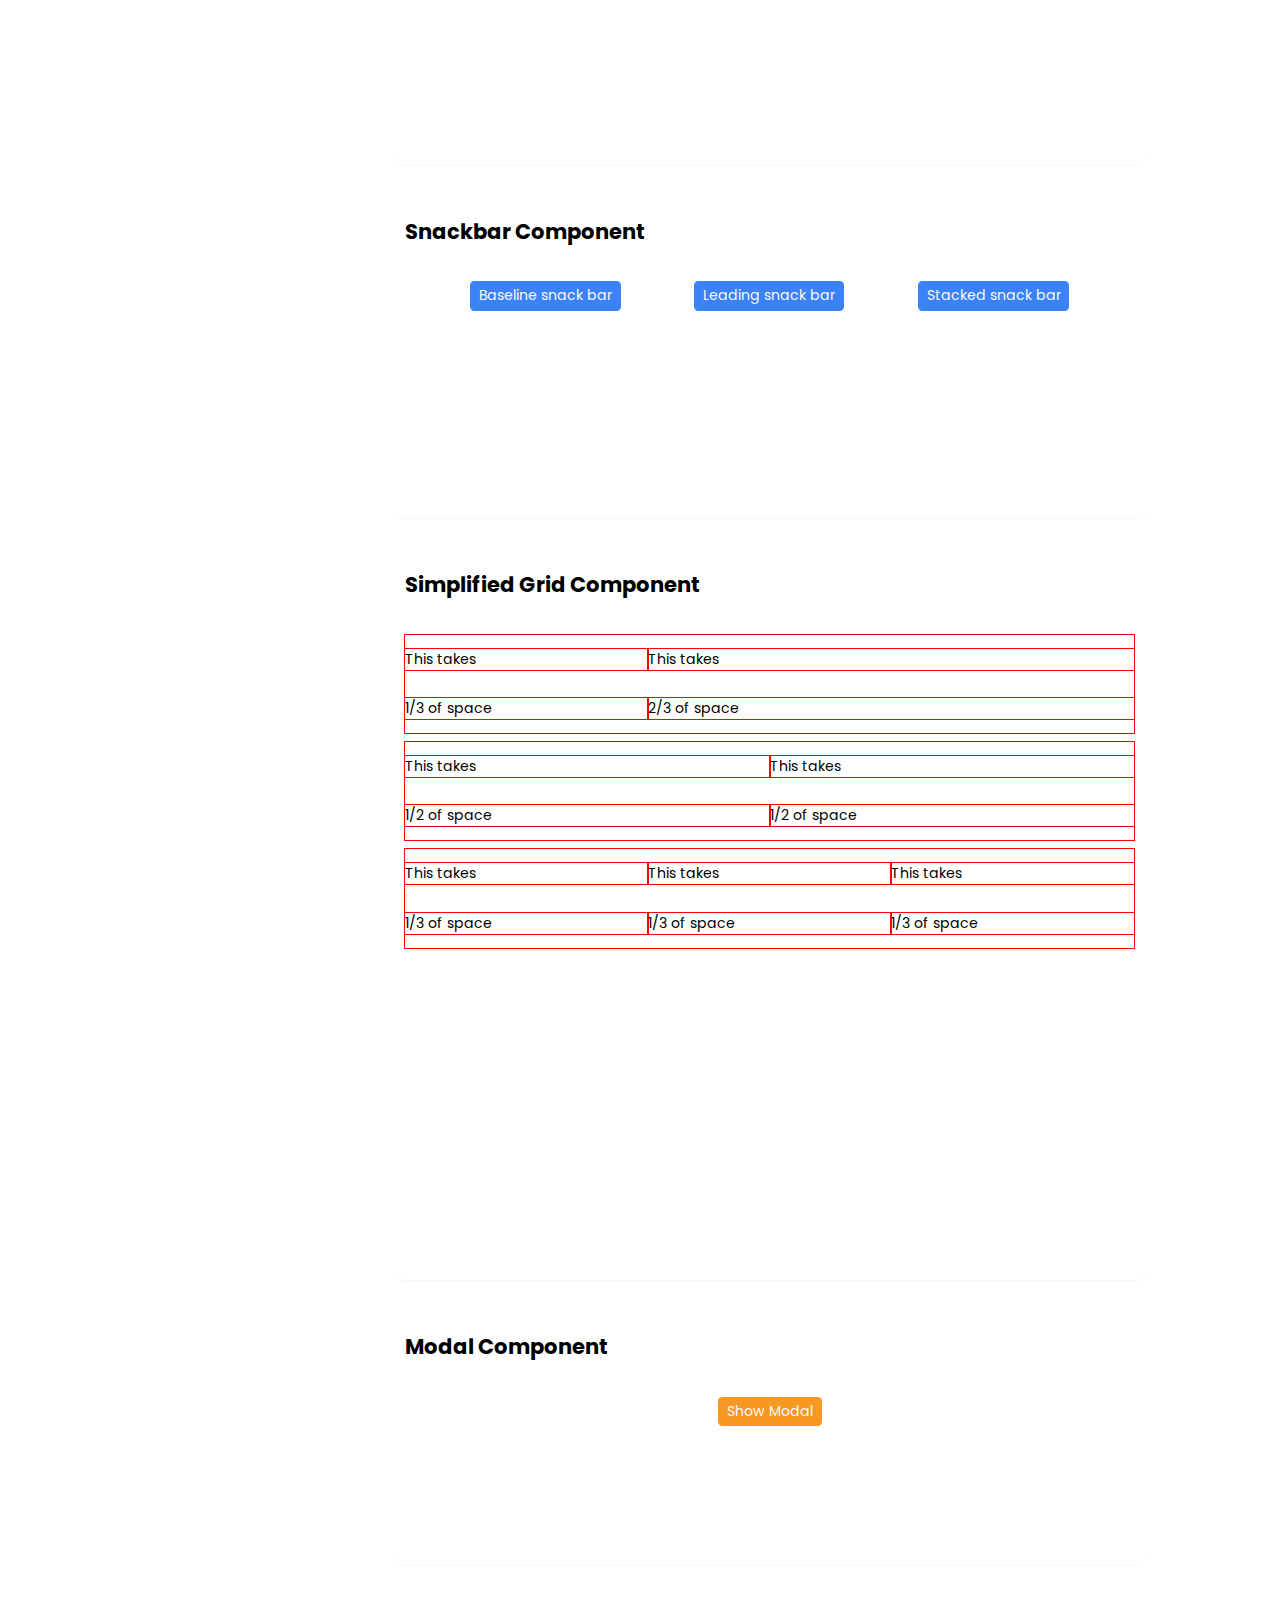
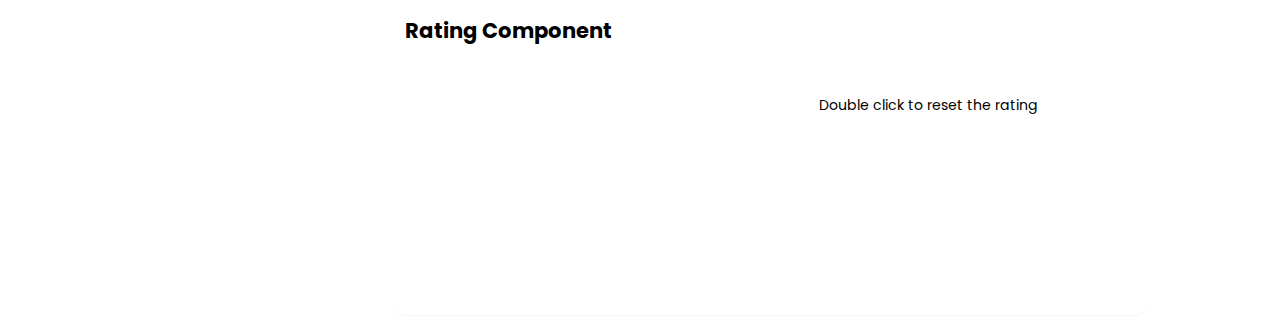
==== commit ac4574fd: "Added Installation Instructions" ====
--- a/index.html
+++ b/index.html
@@ -50,6 +50,12 @@
 
     <main>
         <aside class="side-nav anchor" id="sideNav">
+            <a href="#install-container">
+                <h4>Using Responsify</h4>
+            </a>
+            <a href="#gettingstarted-container">
+                <h4>Starter Template</h4>
+            </a>
             <a href="#avatar-container">
                 <h4> Avatar Component</h4>
             </a>
@@ -89,6 +95,22 @@
         </aside>
 
         <section class="main-section">
+            <div class="component-container" id="install-container">
+                <div class="component-container-title">
+                    <h3>Using Responsify in your Website</h3>
+                </div>
+                <iframe src="https://www.thiscodeworks.com/embed/6201d540ed723a001551c0b7"
+                    style="height: 13rem;"></iframe>
+            </div>
+
+            <div class="component-container" id="gettingstarted-container">
+                <div class="component-container-title">
+                    <h3>Starter Template</h3>
+                </div>
+                <iframe src="https://www.thiscodeworks.com/embed/6201d5cced723a001551c0b9"
+                    style="height: 30rem;"></iframe>
+            </div>
+
             <div class="component-container" id="avatar-container">
                 <div class="component-container-title">
                     <h3>Avatar Component</h3>
@@ -452,7 +474,7 @@
                         <input type="text" class="input input-valid" placeholder="Expands to parent's width">
                     </div>
                 </div>
-                <iframe src="https://www.thiscodeworks.com/embed/6201cf2ded723a001551c0ac" style="height: 26.8rem;"
+                <iframe src="https://www.thiscodeworks.com/embed/6201cf2ded723a001551c0ac" style="height: 27rem;"
                     frameborder="0"></iframe>
             </div>
 
--- a/styles.css
+++ b/styles.css
@@ -191,20 +191,20 @@
 @media only screen and (min-width: 1024px) {
   /* Laptop */
   html {
-    font-size: 50%; /*will be updated based on responsiveness requirements*/
+    font-size: 50%; 
   }
 }
 
 @media only screen and (min-width: 1280px) {
   /* Desktop */
   html {
-    font-size: 55%; /*will be updated based on responsiveness requirements*/
+    font-size: 55%;
   }
 }
 
 @media only screen and (min-width: 1536px) {
   /* Humungosaur */
   html {
-    font-size: 62.5%; /*will be updated based on responsiveness requirements*/
-  }
-}
+    font-size: 62.5%; 
+  }
+}
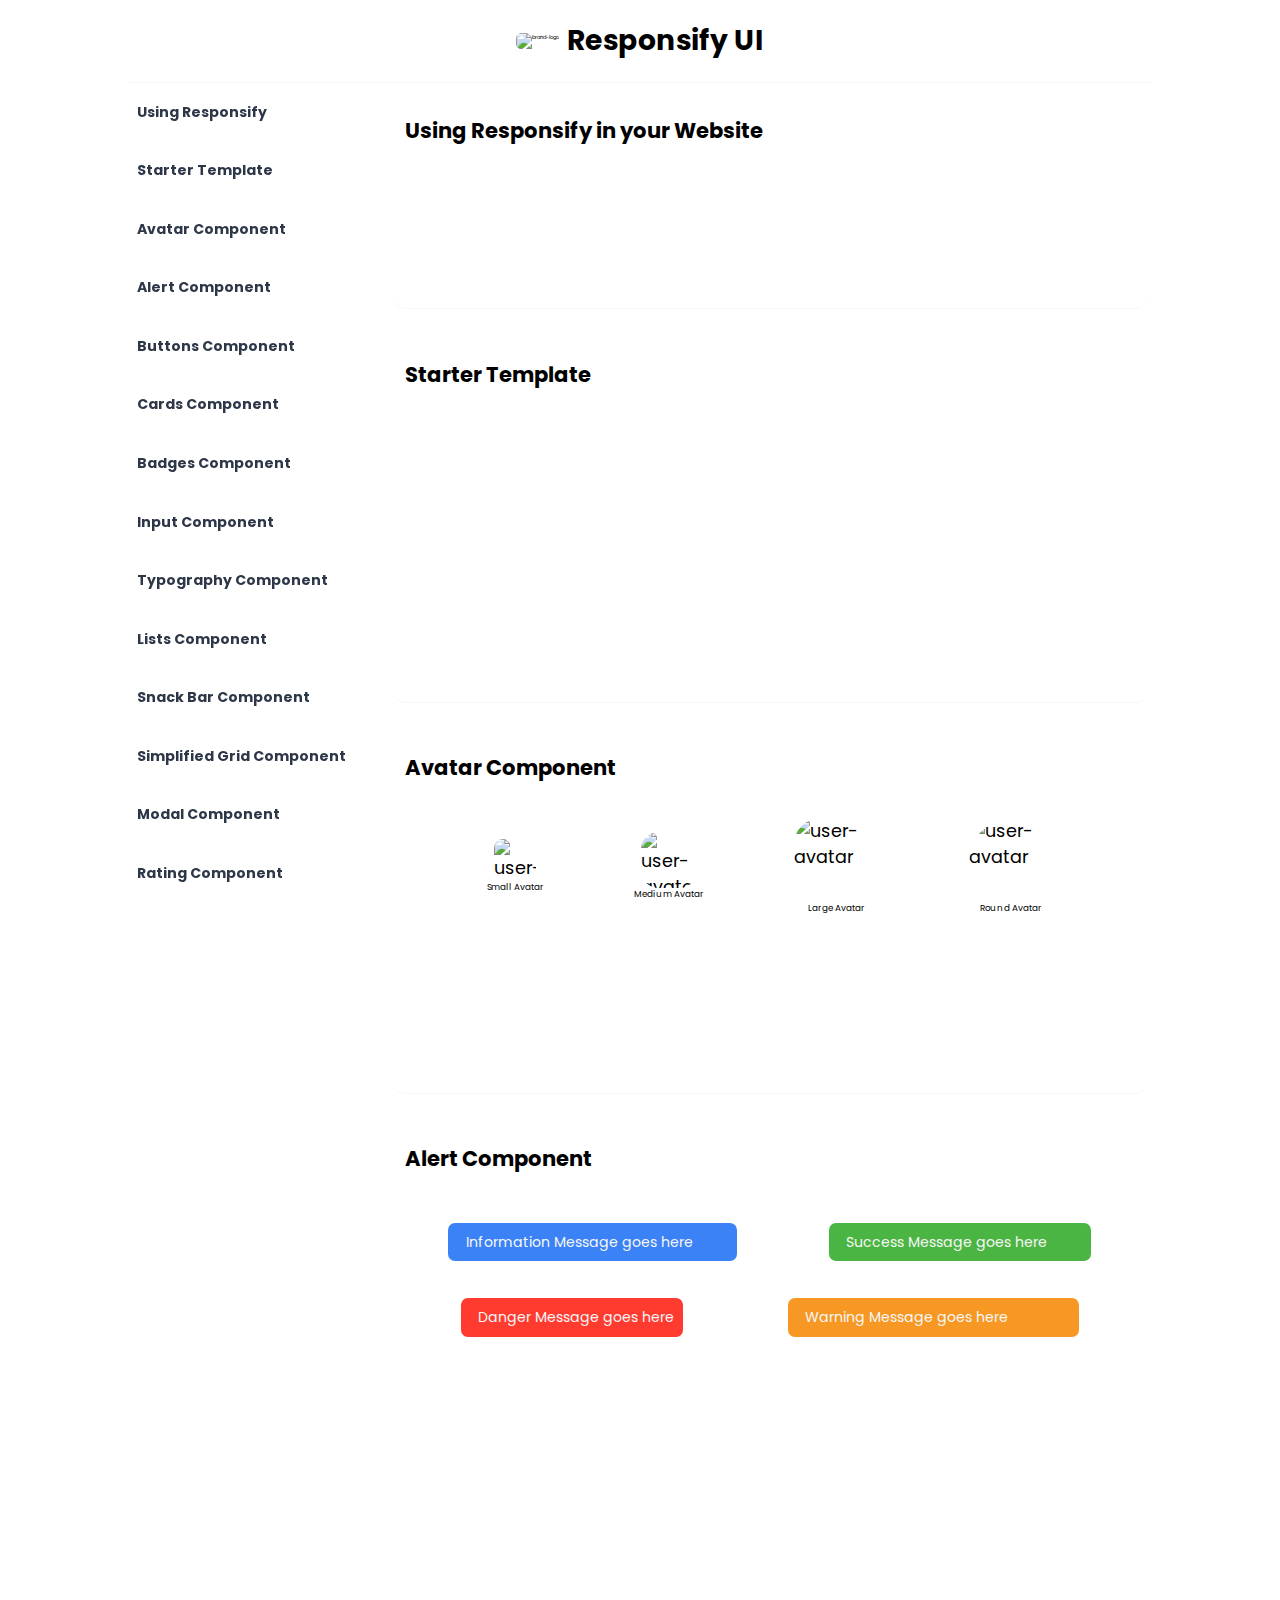
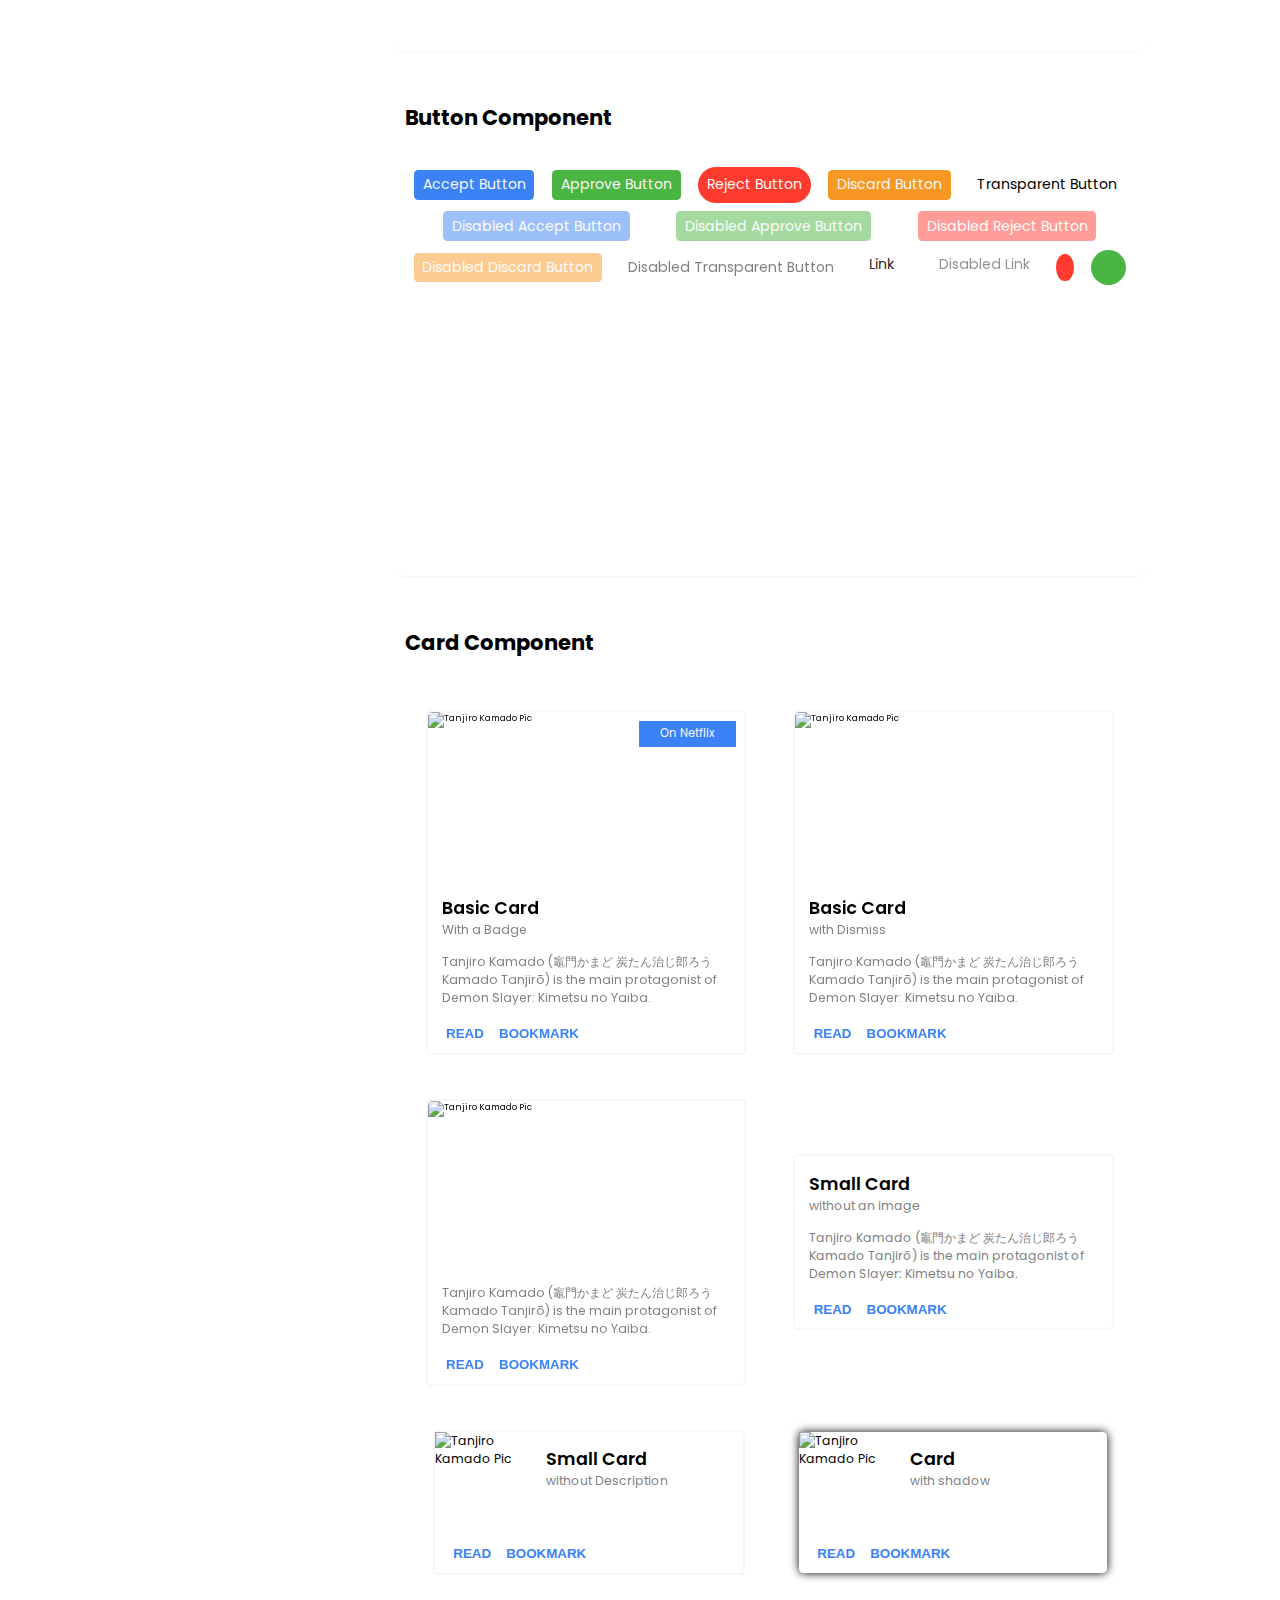
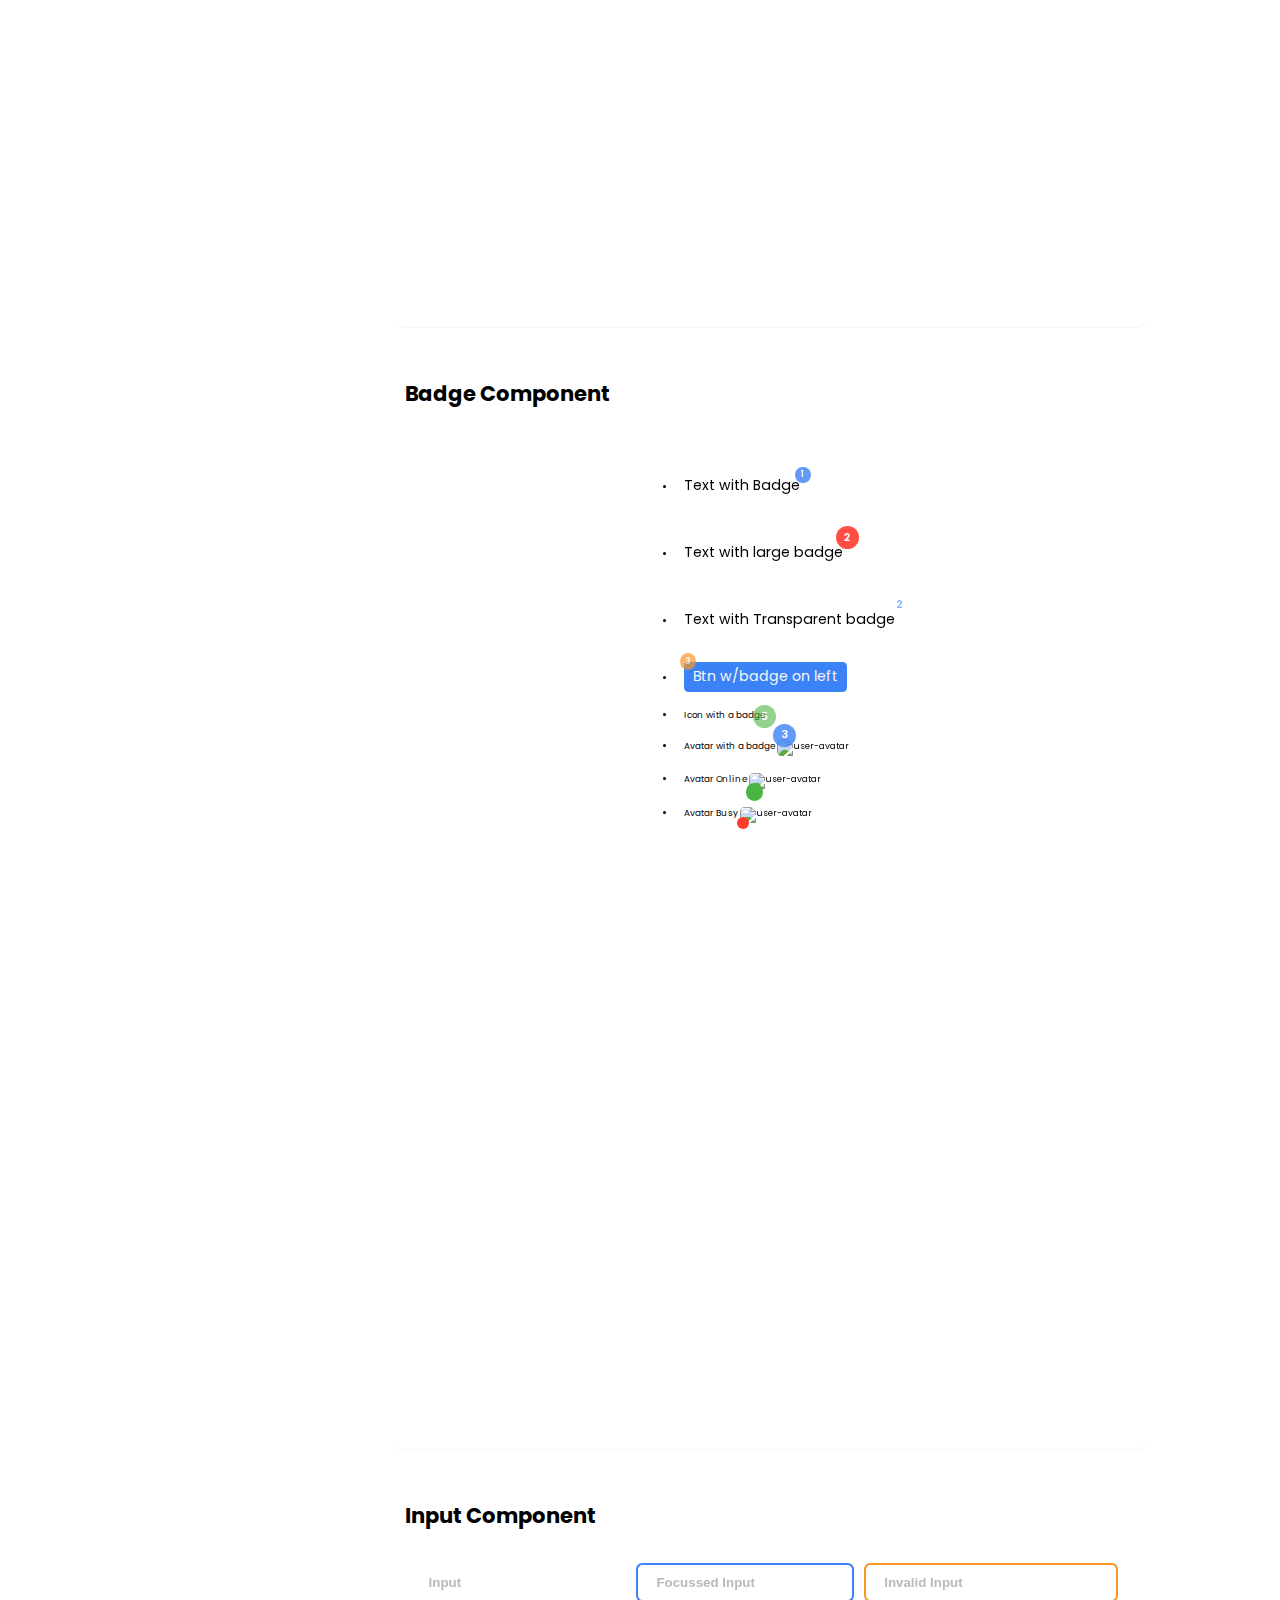
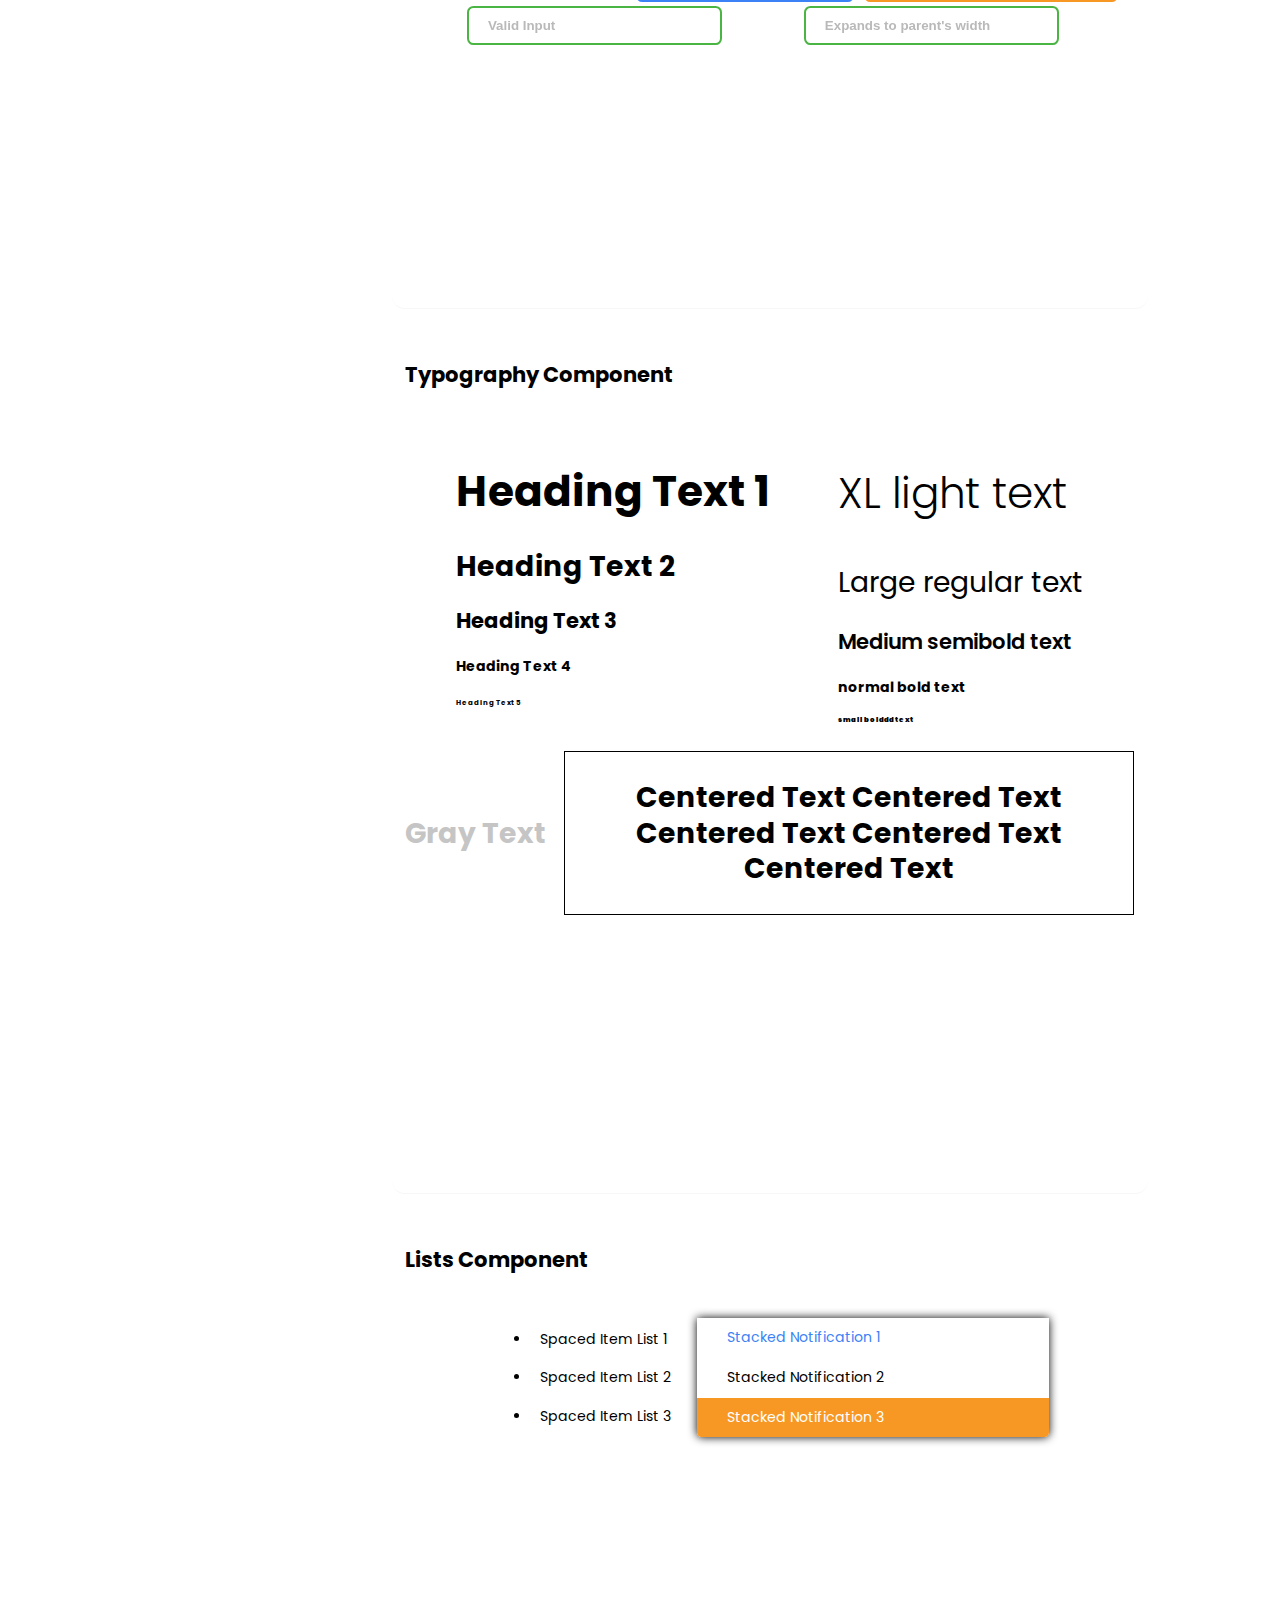
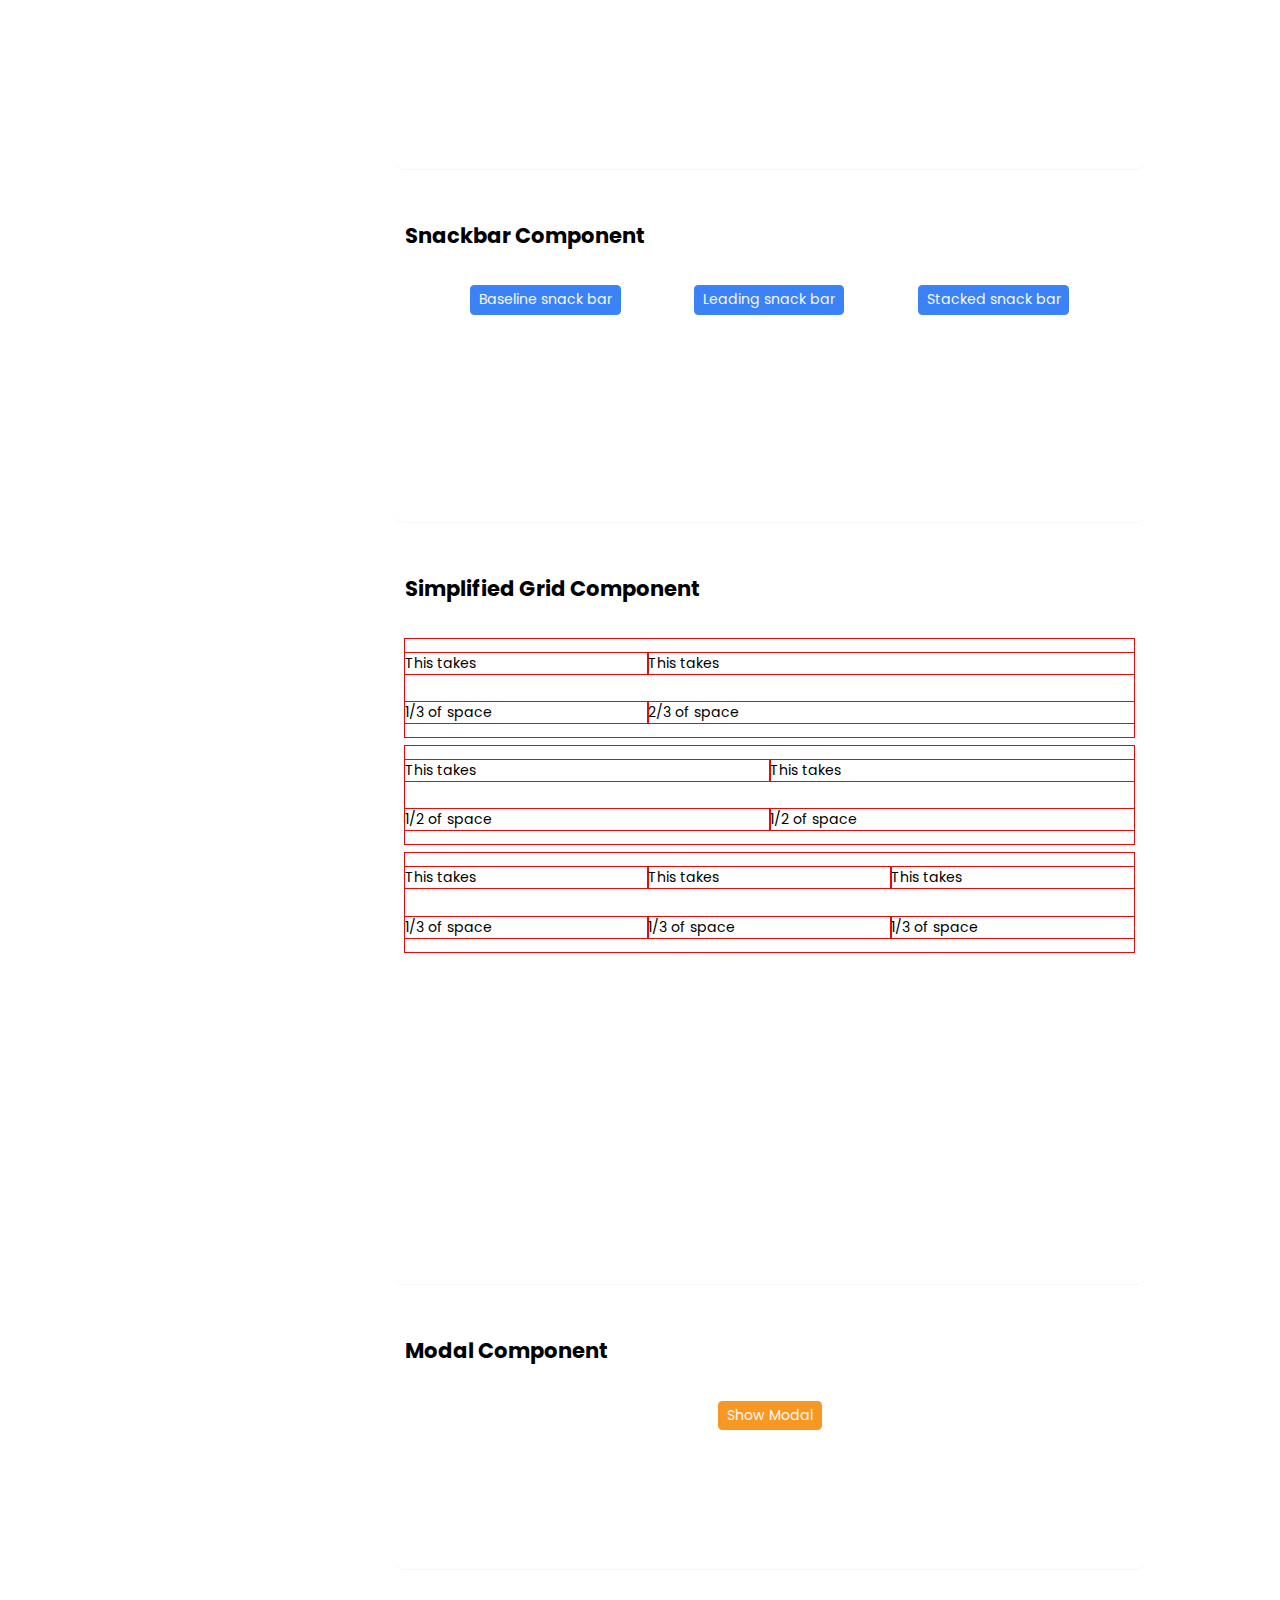
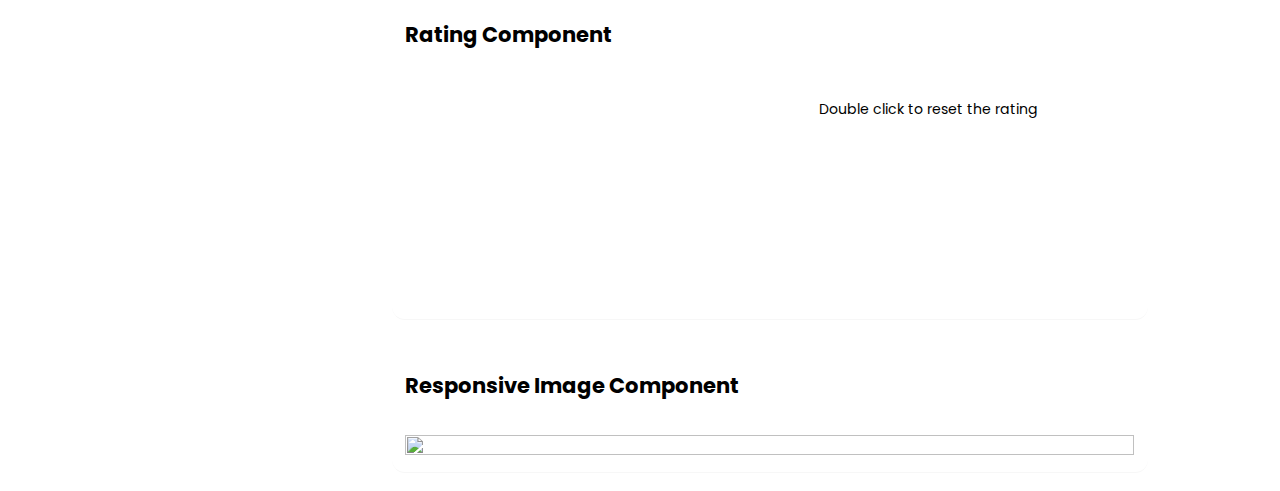
==== commit 5cb9dc0e: "added responsive image" ====
--- a/index.html
+++ b/index.html
@@ -11,6 +11,7 @@
     <link href="https://fonts.googleapis.com/css2?family=Poppins:wght@300;400;600;700;900&display=swap"
         rel="stylesheet" />
     <link rel="stylesheet" href="./styles.css">
+    <link rel="stylesheet" href="./main.css">
     <script src="https://kit.fontawesome.com/829cb68a23.js" crossorigin="anonymous"></script>
 </head>
 
@@ -654,6 +655,15 @@
                     style="height: 17.87rem;"></iframe>
             </div>
 
+            <div class="component-container" id="responsive-image-container">
+                <div class="component-container-title">
+                    <h3>Responsive Image Component</h3>
+                </div>
+                <div class="component-container-contents">
+                    <img class="responsive-image" src="https://picsum.photos/300/300" alt="">
+                </div>
+            </div>
+
         </section>
     </main>
     <div class="modal-container dark-modal" id="example-modal">
--- a/styles.css
+++ b/styles.css
@@ -17,75 +17,18 @@
   font-family: "Poppins", sans-serif;
 }
 
-body {
-  box-sizing: border-box;
-  margin: 0 auto;
-  border: 0;
-  max-width: 80vw;
+.flex-column-center {
+  display: flex;
+  flex-direction: column;
+  align-items: center;
 }
 
-.component-container {
-  display: flex;
-  flex-direction: column;
-  flex-wrap: wrap;
-  margin: 0rem 0.5rem 2rem 0rem;
-  background-color: var(--white-color);
-  border-radius: 1.5rem;
-  padding: 1.5rem;
-  gap: 1.6rem;
-  max-width: 90vw;
-  overflow: auto;
-  border-bottom: 1px solid var(--lynxwhite-color);
+.width-100 {
+  width: 100%;
 }
 
-.component-container-title {
-  align-self: flex-start;
-  flex: 1 1 auto;
-}
-
-.component-container-contents {
-  display: flex;
-  justify-content: space-evenly;
-  align-items: center;
-  flex-wrap: wrap;
-  width: 100%;
-  gap: 1rem;
-}
-
-.round-corner-sm {
-  border-radius: 0.5em;
-}
-
-.round-corner-md {
-  border-radius: 1em;
-}
-
-.round-corner-lg {
-  border-radius: 1.5em;
-}
-
-.round {
-  border-radius: 50%;
-}
-
-.split-wrap {
-  display: flex;
-  align-items: center;
-  justify-content: space-evenly;
-  flex-wrap: wrap;
-  gap: 2rem;
-}
-
-main {
-  display: grid;
-  grid-template-columns: 30rem auto;
-  position: relative;
-  height: fit-content;
-}
-
-iframe {
-  width: 100%;
-  border: 0;
+.page-width-80 {
+  max-width: 80vw;
 }
 
 @media only screen and (min-width: 50px) {
@@ -128,17 +71,8 @@
   }
 }
 
-@media only screen and (max-width: 640px) {
+@media only screen and (max-width: 767px) {
   /* Mobile */
-  body {
-    max-width: initial;
-    margin: initial;
-  }
-  main {
-    grid-template-columns: 1fr;
-    place-items: center;
-  }
-
   .component-container {
     flex-direction: column;
   }
@@ -174,7 +108,10 @@
 @media only screen and (min-width: 640px) {
   /* Phablet */
   html {
-    font-size: 45%;
+    font-size: 55%;
+  }
+  .page-side-nav{
+    display: none;
   }
 }
 
@@ -186,12 +123,15 @@
   .side-nav {
     display: flex;
   }
+  .page-side-nav{
+    display: none;
+  }
 }
 
 @media only screen and (min-width: 1024px) {
   /* Laptop */
   html {
-    font-size: 50%; 
+    font-size: 50%;
   }
 }
 
@@ -201,10 +141,3 @@
     font-size: 55%;
   }
 }
-
-@media only screen and (min-width: 1536px) {
-  /* Humungosaur */
-  html {
-    font-size: 62.5%; 
-  }
-}
--- a/main.css
+++ b/main.css
@@ -0,0 +1,65 @@
+body {
+  box-sizing: border-box;
+  margin: 0 auto;
+  border: 0;
+  max-width: 80vw;
+}
+
+.component-container {
+  display: flex;
+  flex-direction: column;
+  flex-wrap: wrap;
+  margin: 0rem 0.5rem 2rem 0rem;
+  background-color: var(--white-color);
+  border-radius: 1.5rem;
+  padding: 1.5rem;
+  gap: 1.6rem;
+  max-width: 90vw;
+  overflow: auto;
+  border-bottom: 1px solid var(--lynxwhite-color);
+}
+
+.component-container-title {
+  align-self: flex-start;
+  flex: 1 1 auto;
+}
+
+.component-container-contents {
+  display: flex;
+  justify-content: space-evenly;
+  align-items: center;
+  flex-wrap: wrap;
+  width: 100%;
+  gap: 1rem;
+}
+
+.split-wrap {
+  display: flex;
+  align-items: center;
+  justify-content: space-evenly;
+  flex-wrap: wrap;
+  gap: 2rem;
+}
+
+main {
+  display: grid;
+  grid-template-columns: 30rem auto;
+  position: relative;
+  height: fit-content;
+}
+
+iframe {
+  width: 100%;
+  border: 0;
+}
+
+@media only screen and (max-width: 767px) {
+  body {
+    max-width: initial;
+    margin: initial;
+  }
+  main {
+    grid-template-columns: 1fr;
+    place-items: center;
+  }
+}
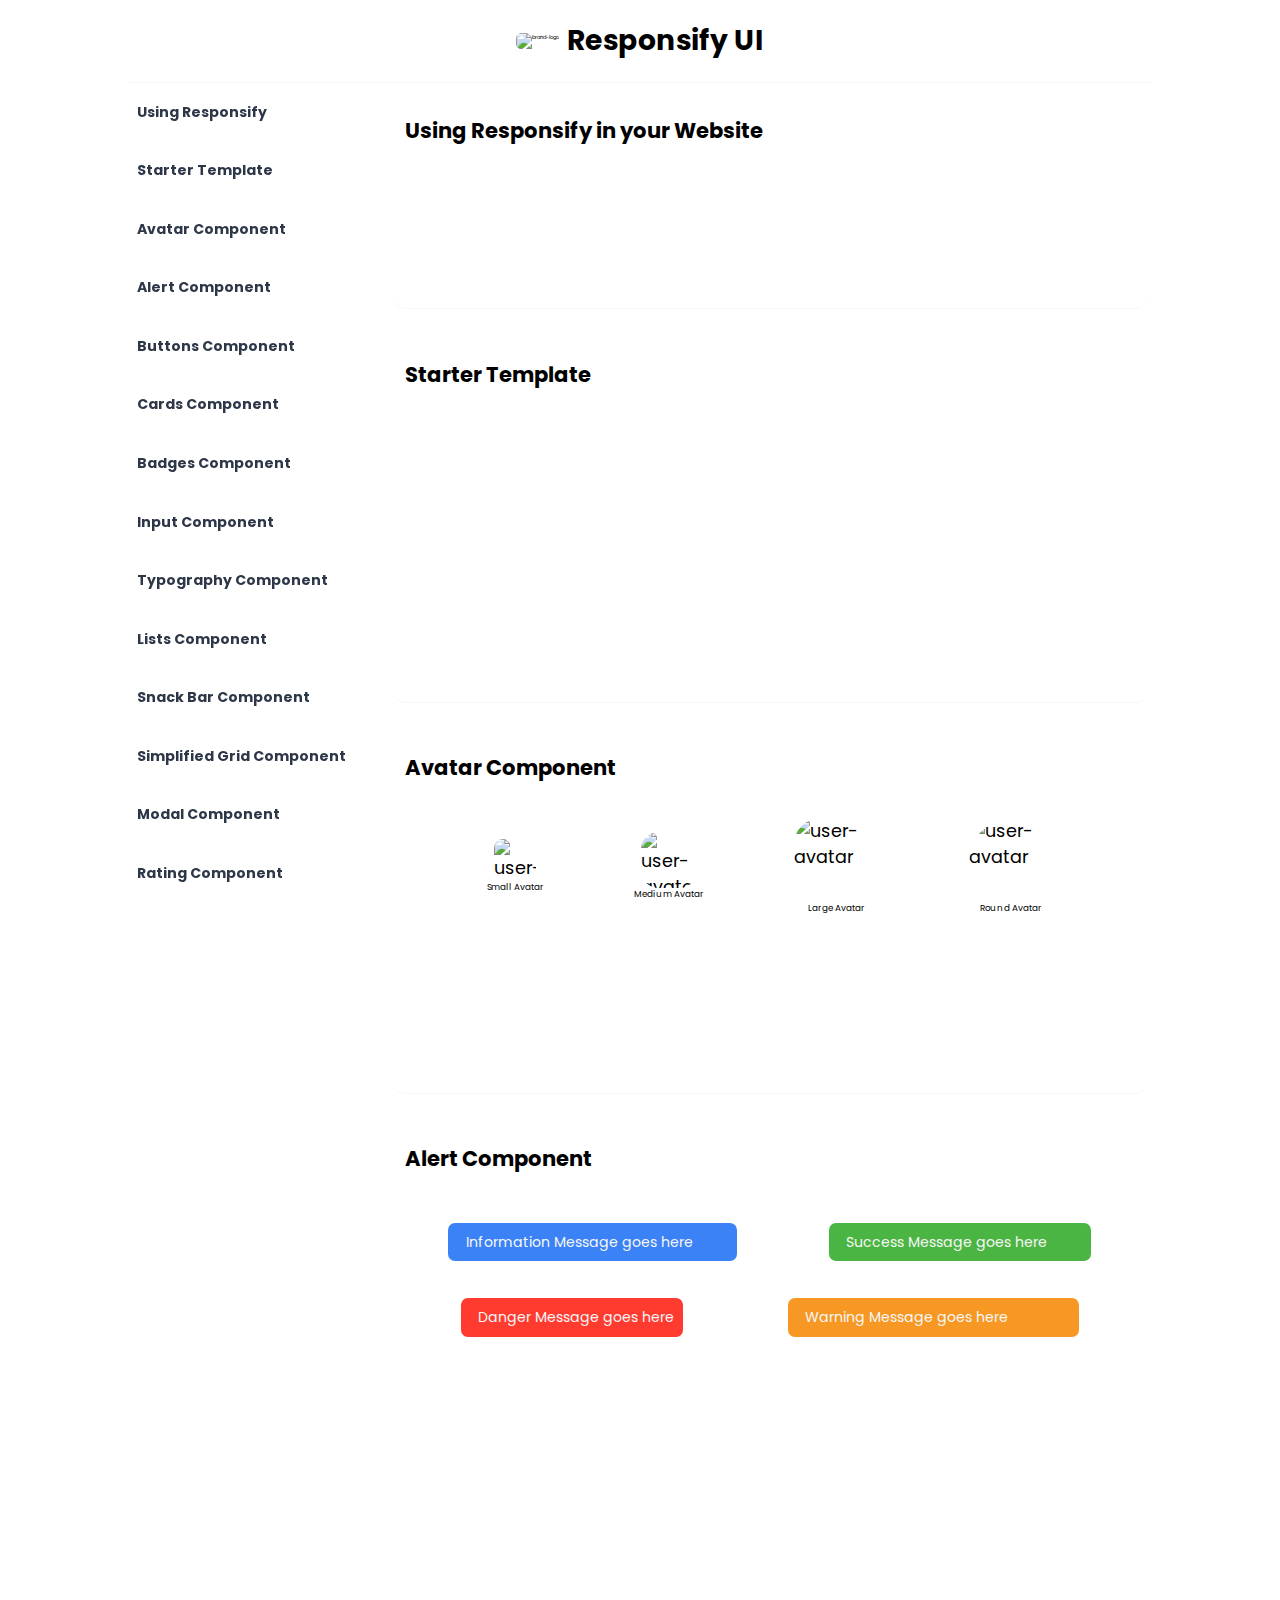
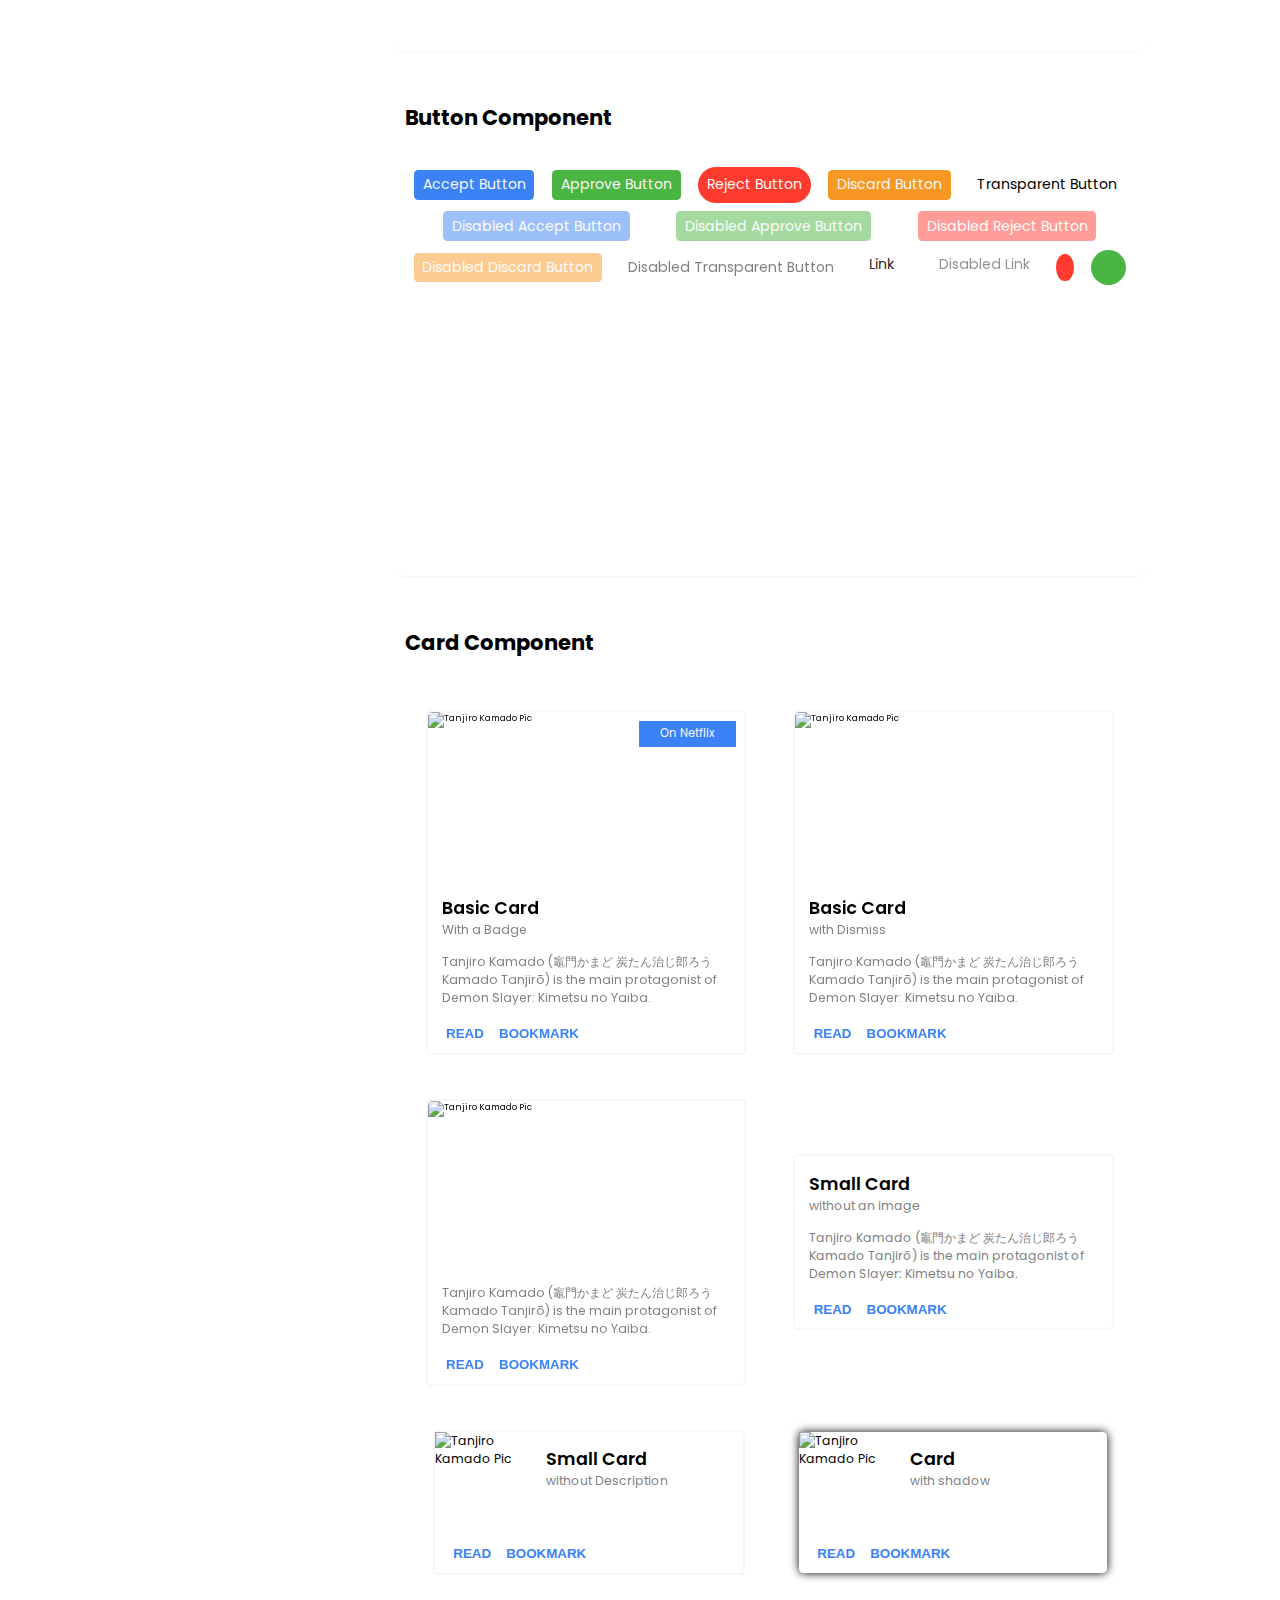
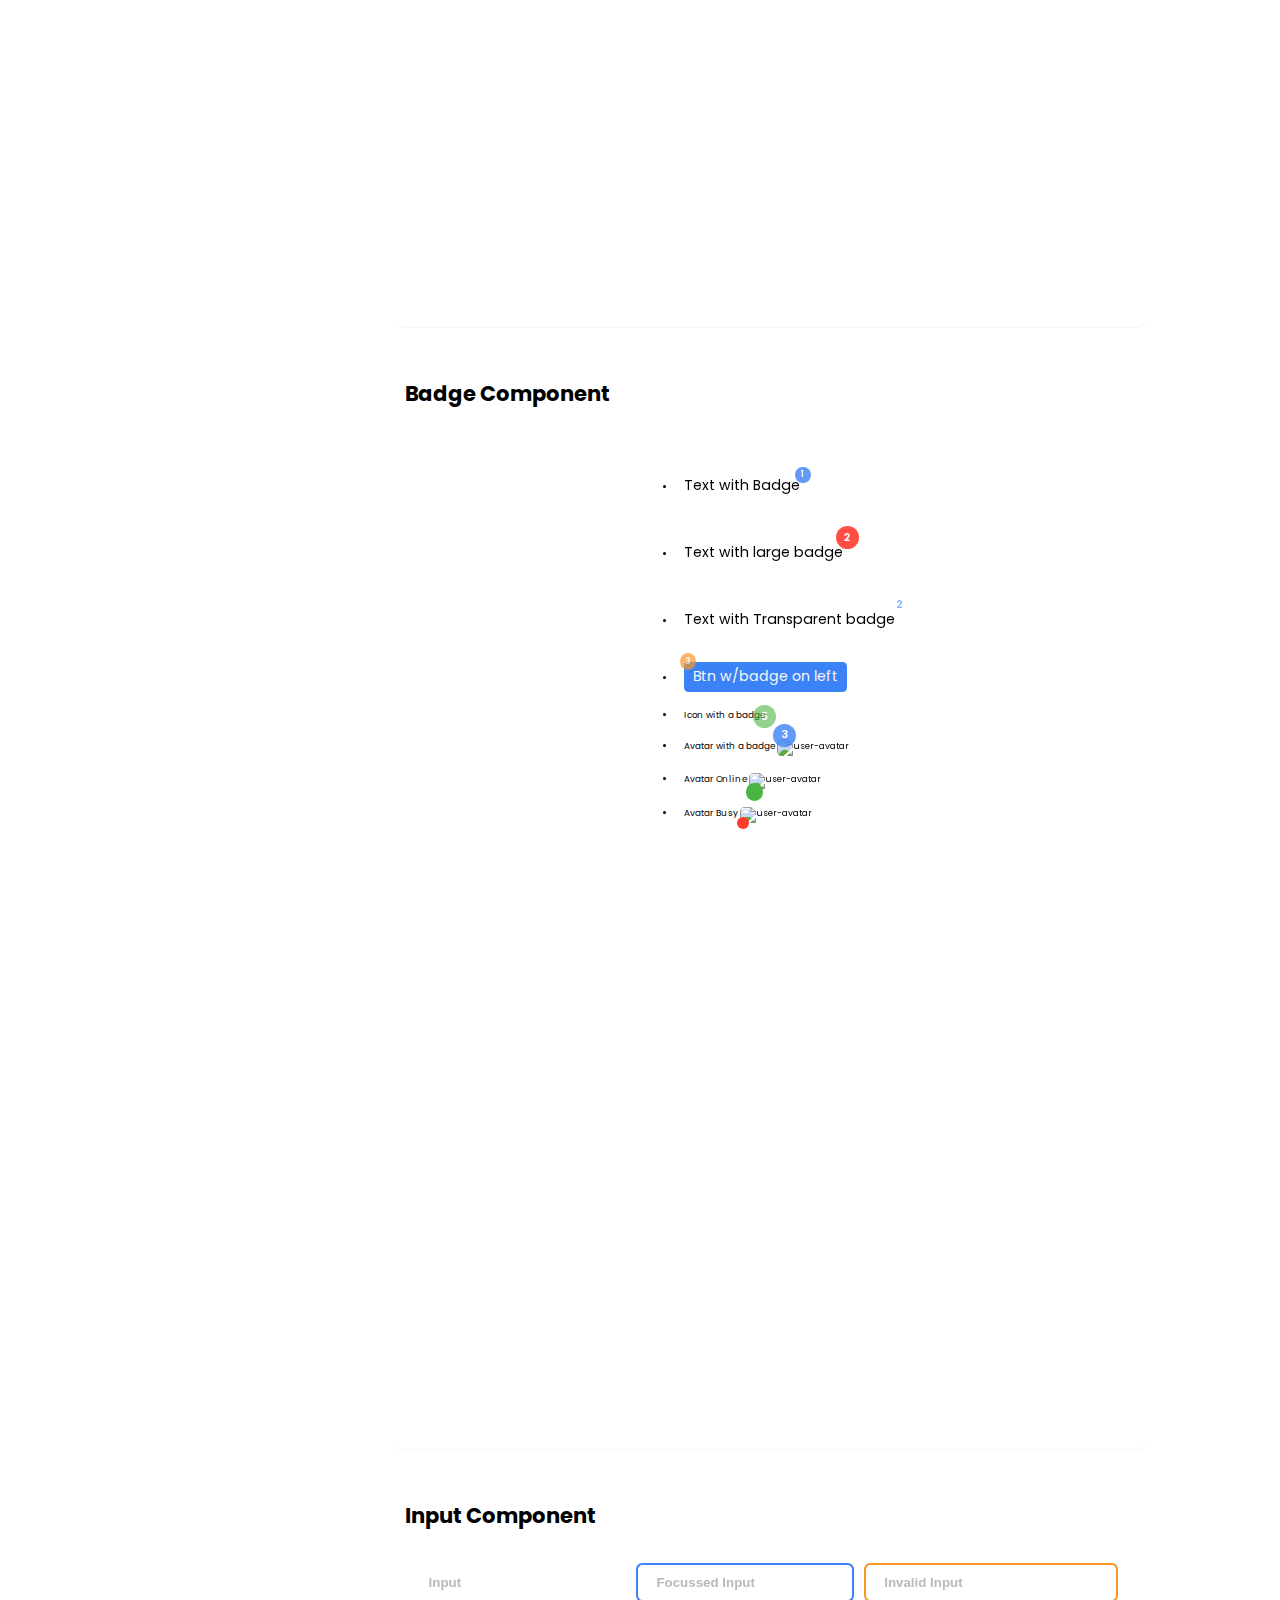
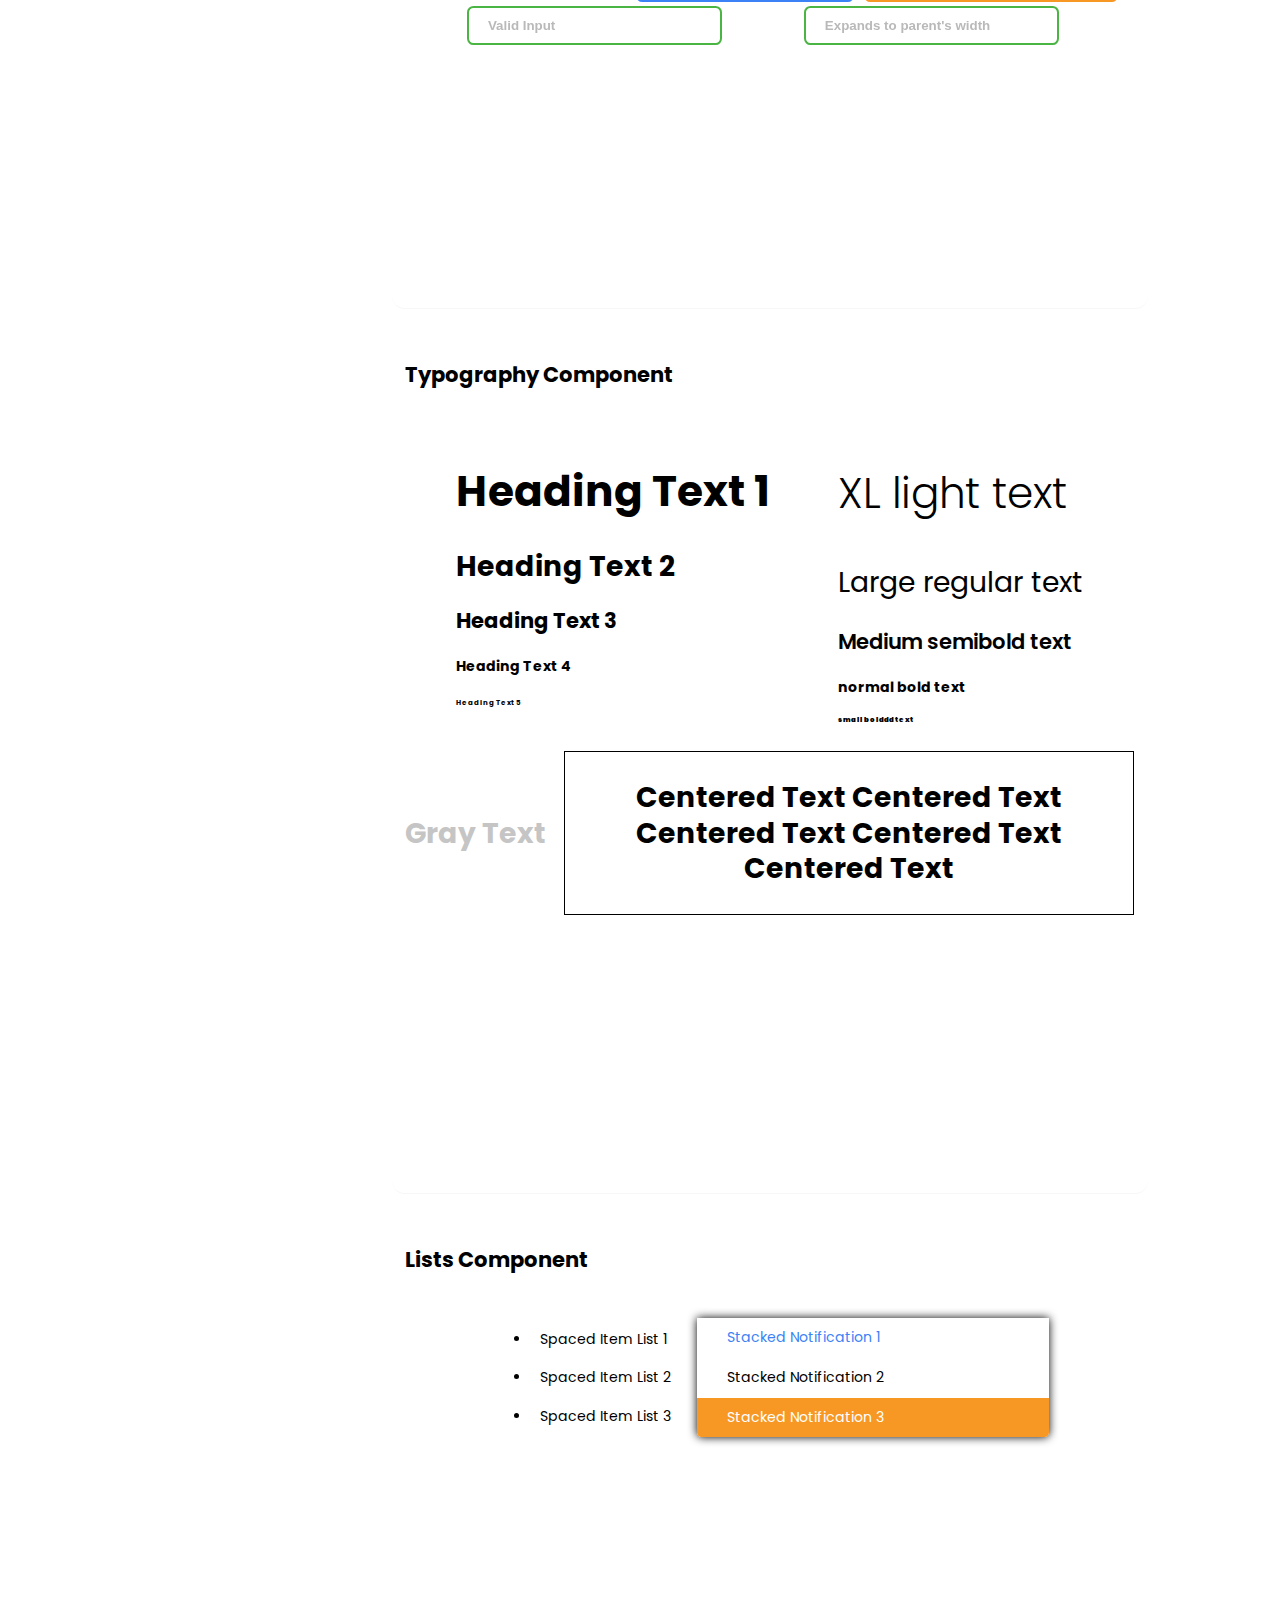
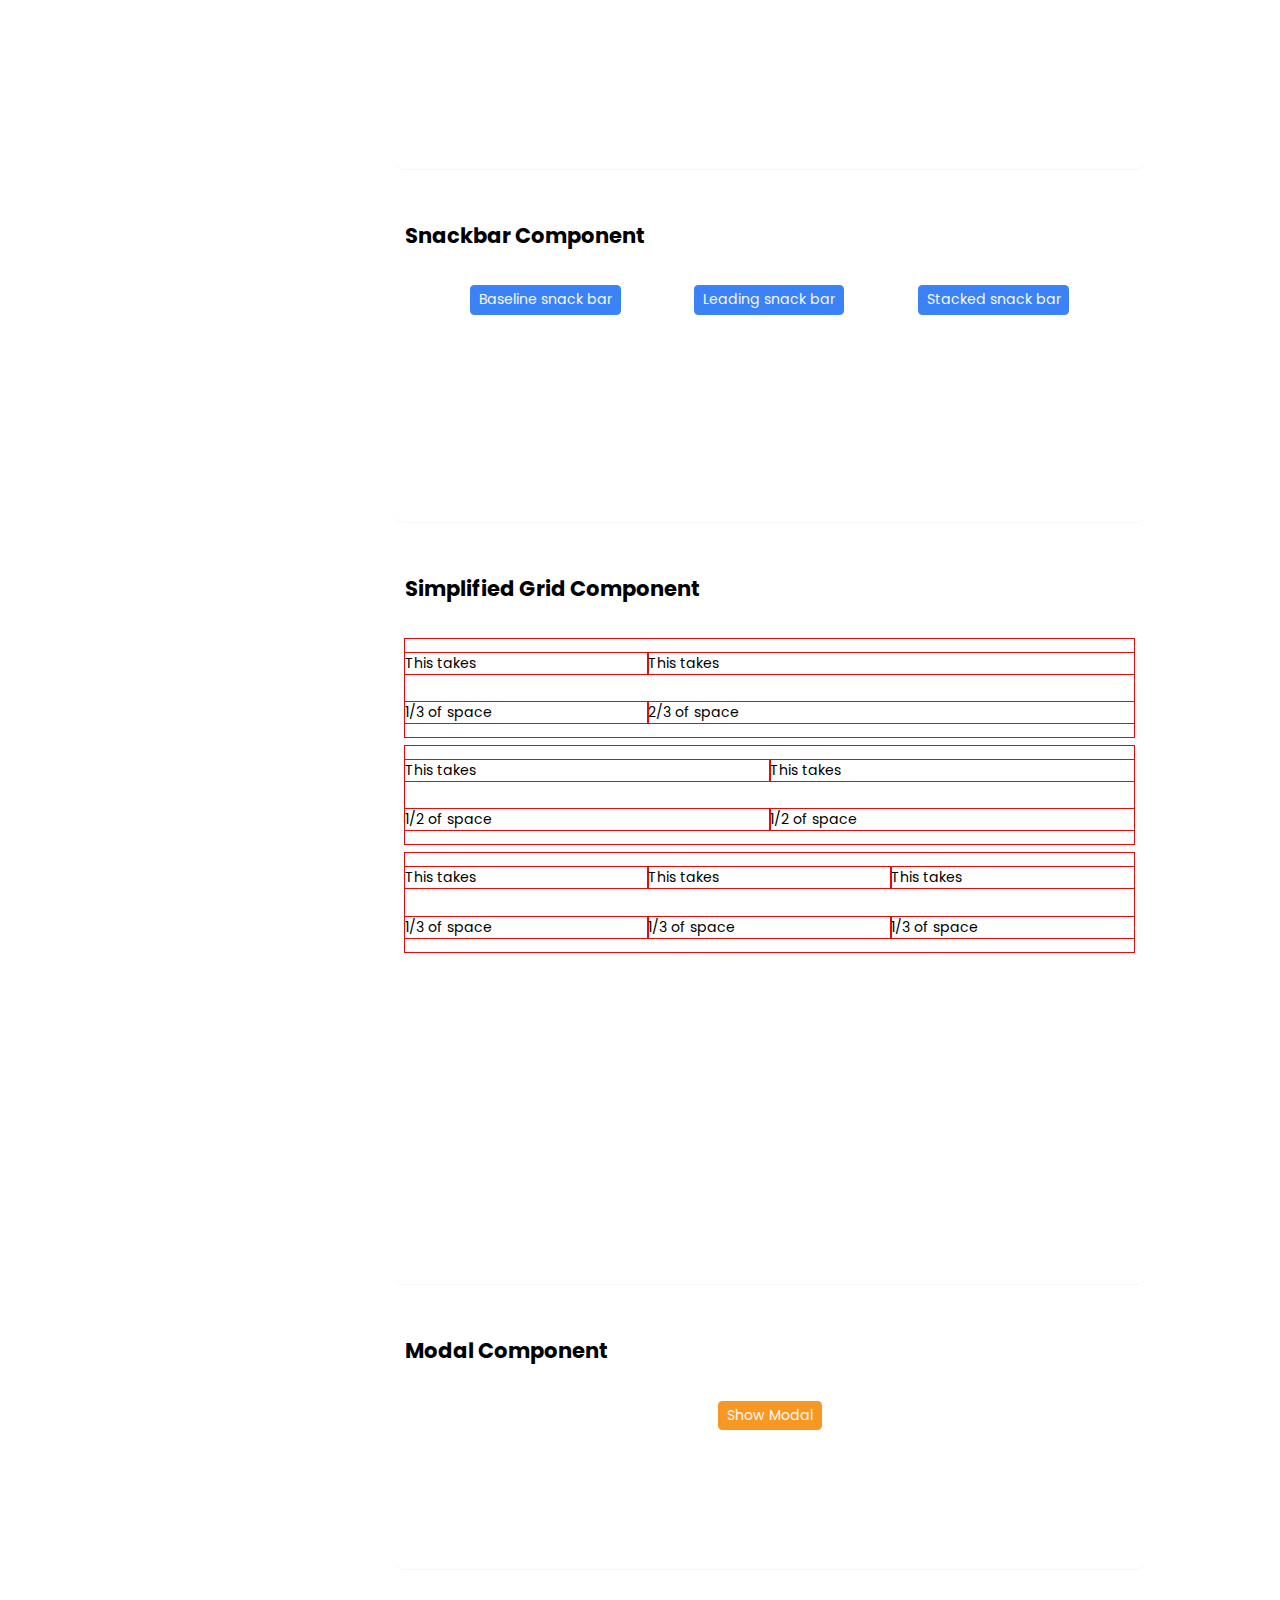
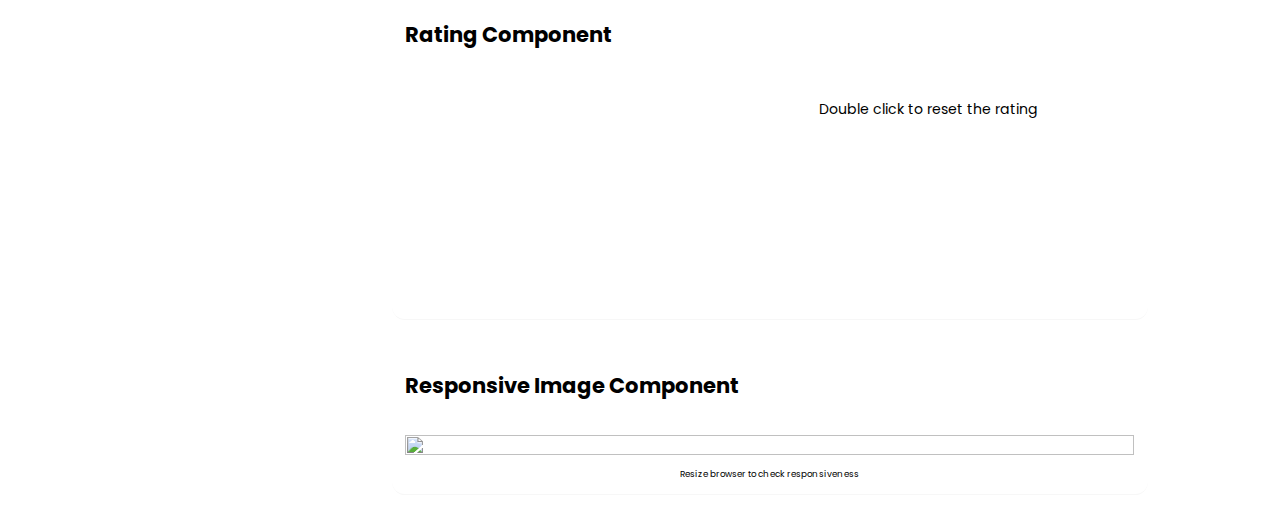
==== commit 3068df5e: "added responsive component nav" ====
--- a/index.html
+++ b/index.html
@@ -92,6 +92,9 @@
             </a>
             <a href="#rating-container">
                 <h4>Rating Component</h4>
+            </a>
+            <a href="#responsive-image-container">
+                <h4>Responsive Image Component</h4>
             </a>
         </aside>
 
@@ -661,6 +664,7 @@
                 </div>
                 <div class="component-container-contents">
                     <img class="responsive-image" src="https://picsum.photos/300/300" alt="">
+                    Resize browser to check responsiveness
                 </div>
             </div>
 
